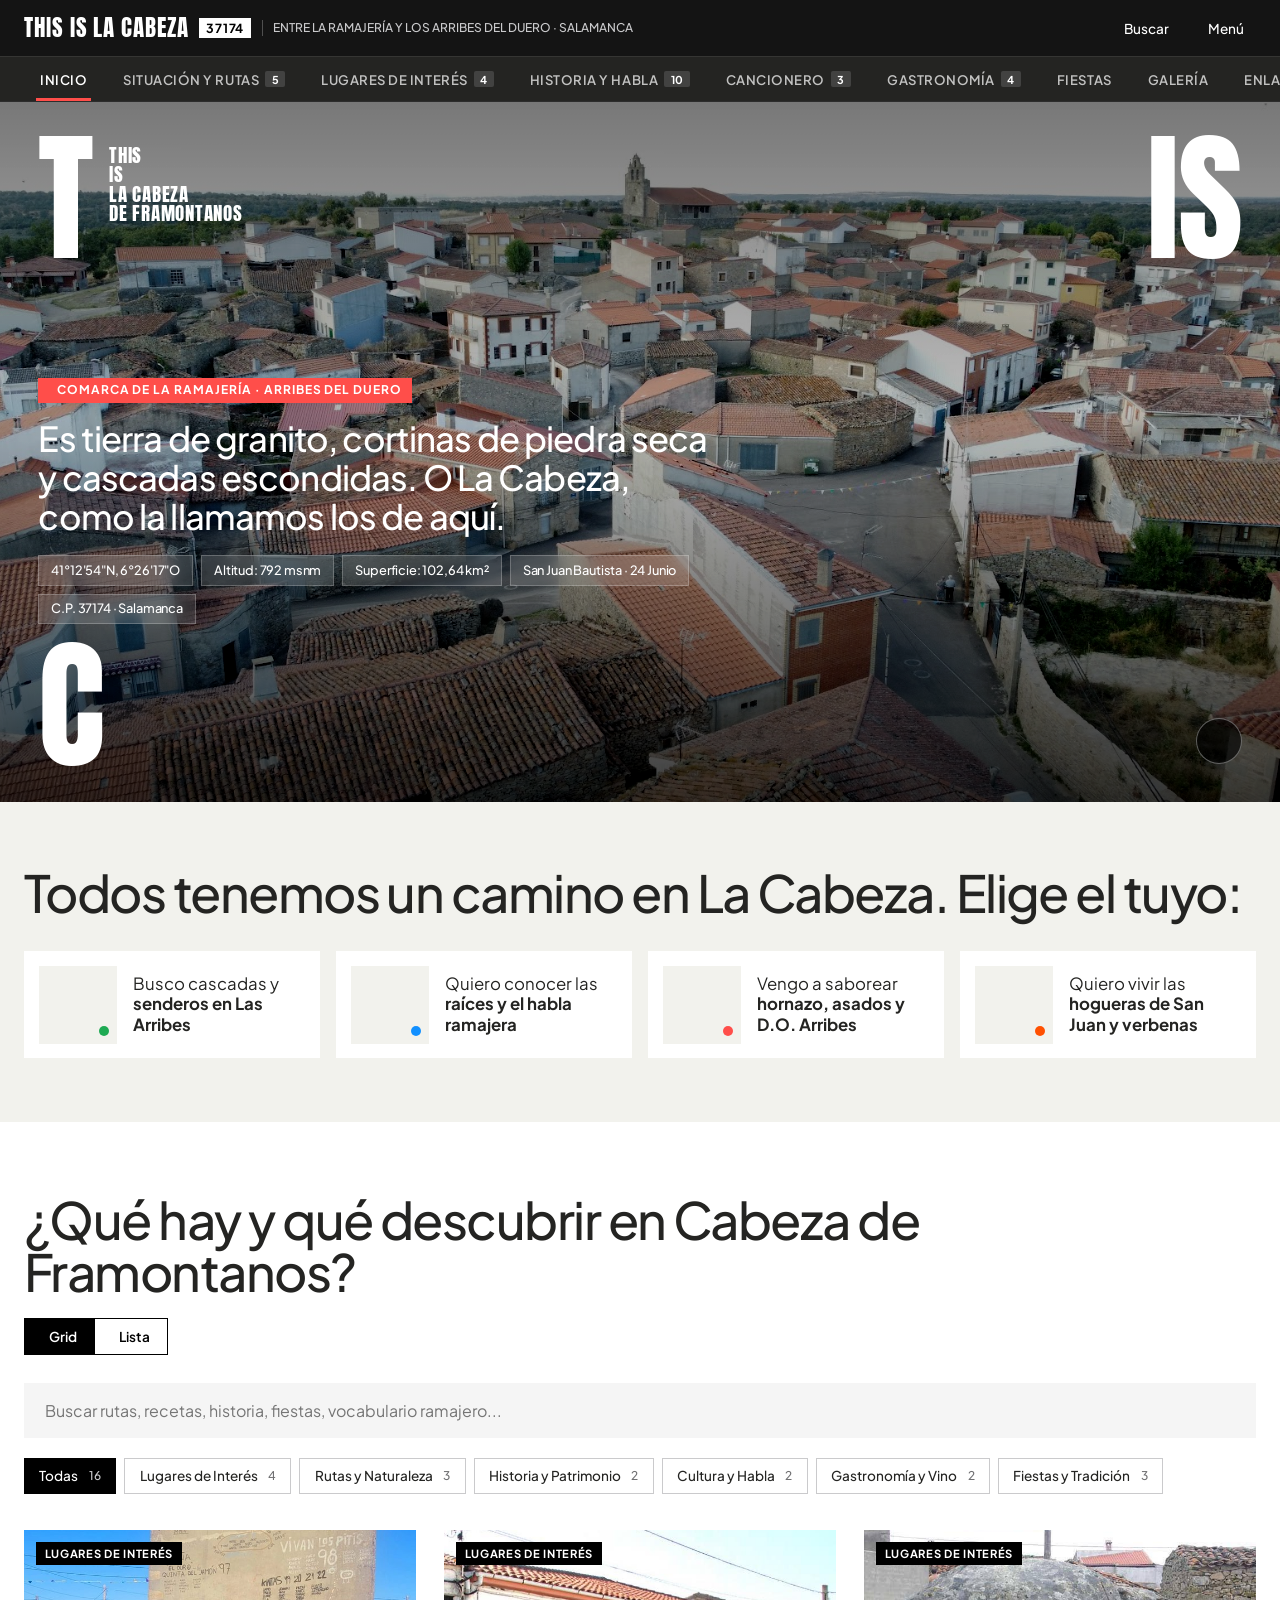
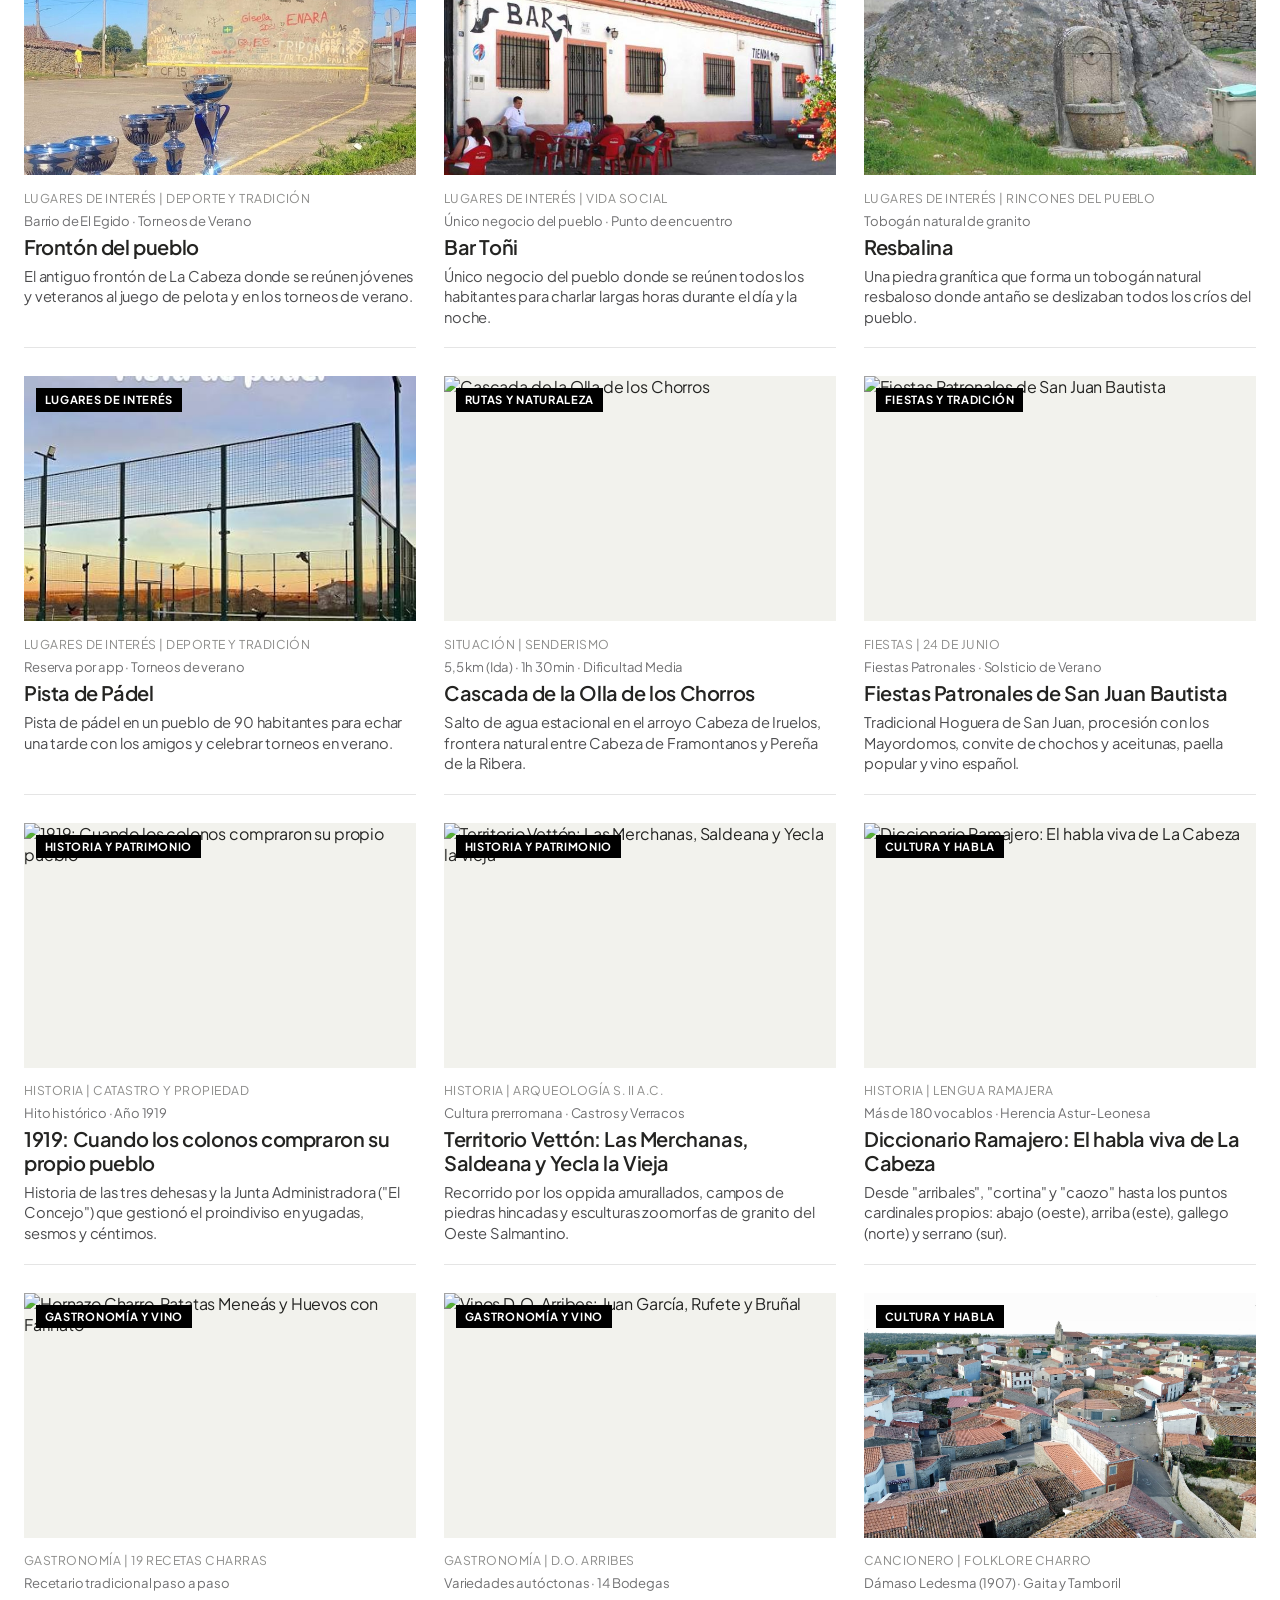
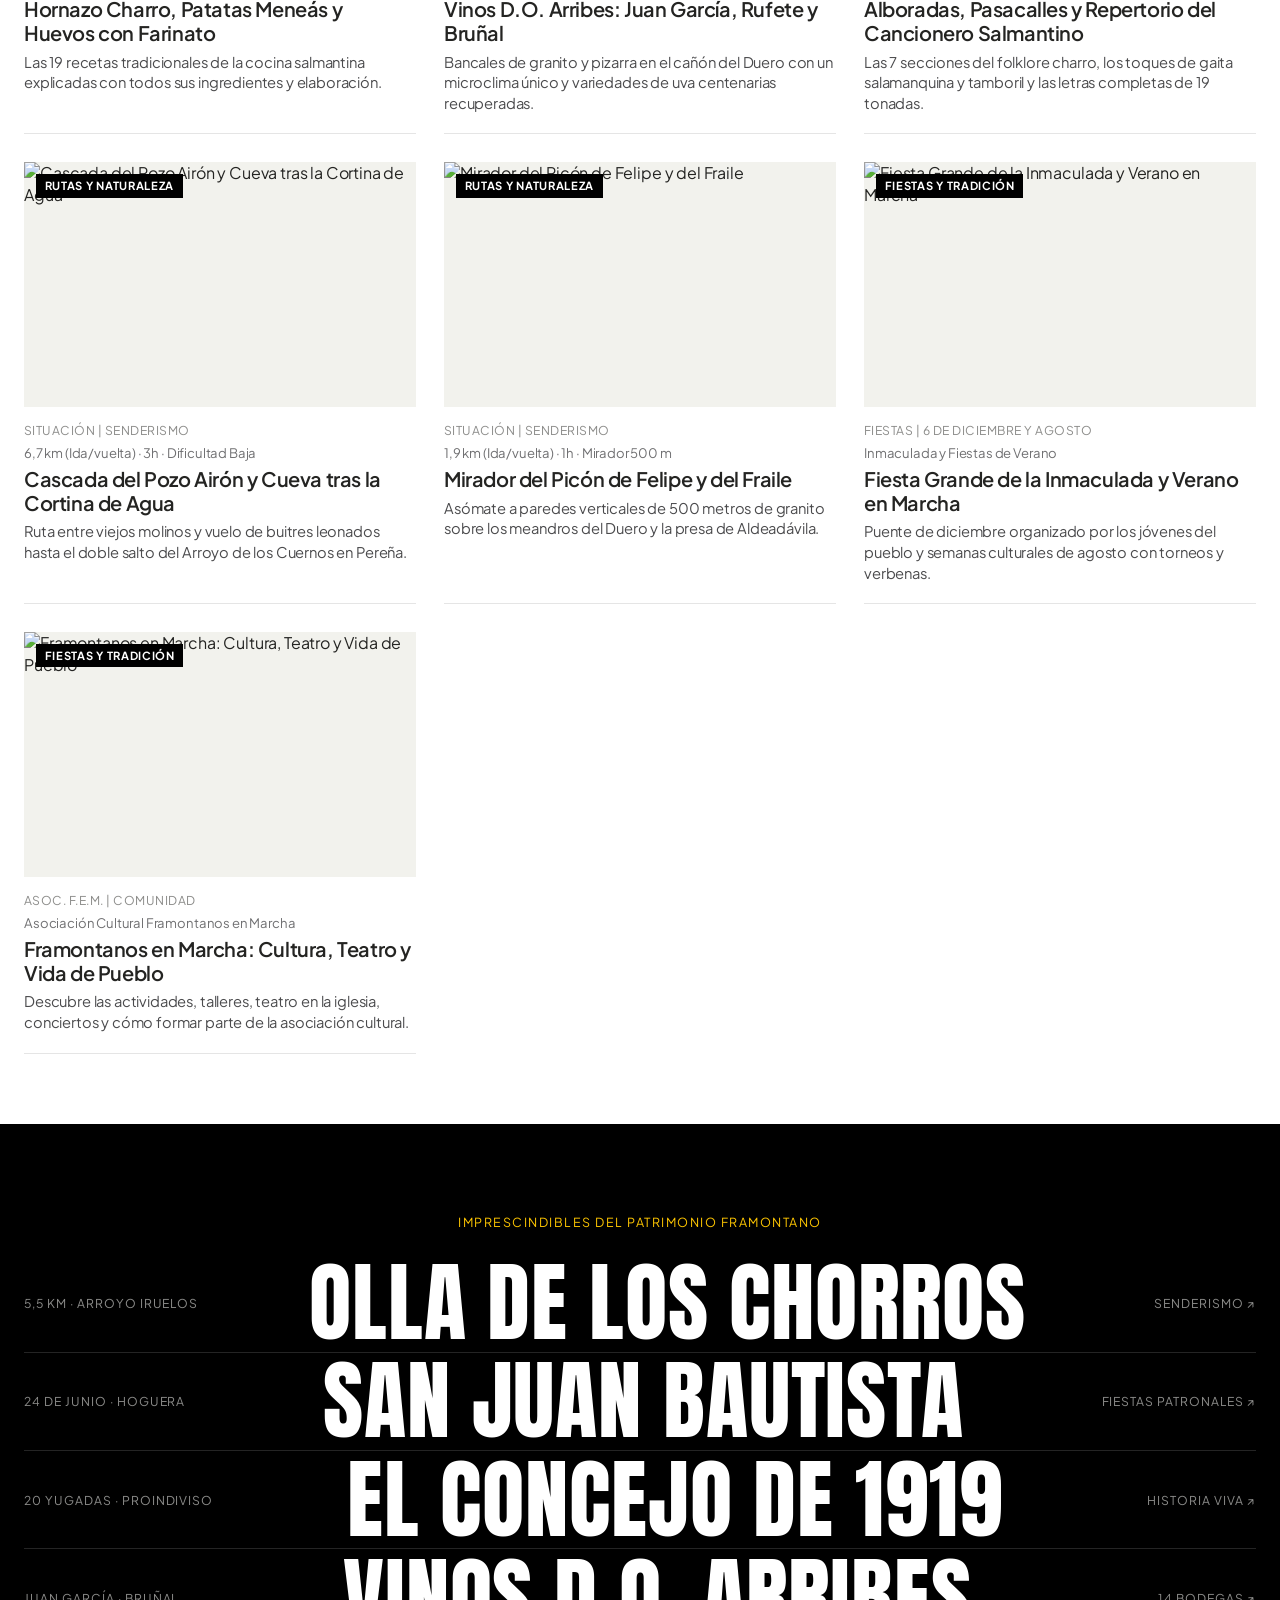
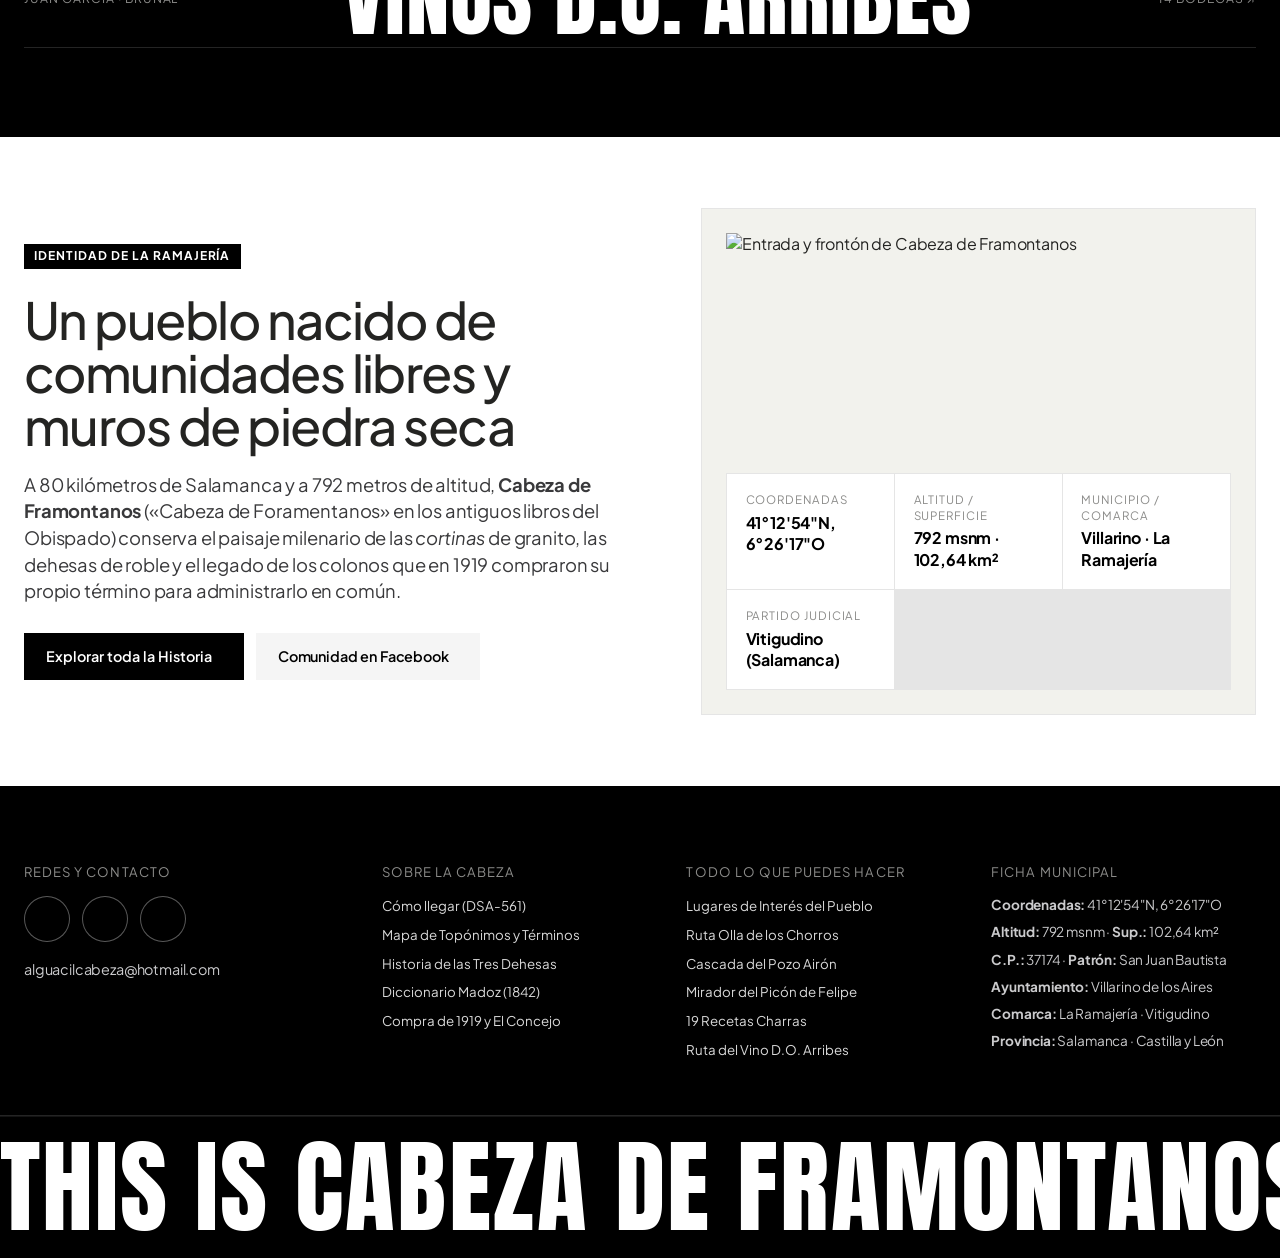
==== CabezaGIT/index.html @ 0a69bc0f "Add files via upload" ====
<!DOCTYPE html>
<html lang="es">
<head>
  <meta charset="UTF-8">
  <meta name="viewport" content="width=device-width, initial-scale=1.0">
  <title>Turismo Cabeza de Framontanos, Guía Oficial | This is La Cabeza</title>
  <meta name="description" content="Guía turística y cultural de Cabeza de Framontanos (Salamanca), entre La Ramajería y el Parque Natural de Arribes del Duero. Situación, rutas, historia, cancionero, gastronomía y fiestas.">

  <!-- Google Fonts: Anton (Swiss Poster Display) & Plus Jakarta Sans (Editorial Grotesque) -->
  <link rel="preconnect" href="https://fonts.googleapis.com">
  <link rel="preconnect" href="https://fonts.gstatic.com" crossorigin>
  <link href="https://fonts.googleapis.com/css2?family=Anton&family=Plus+Jakarta+Sans:ital,wght@0,400;0,500;0,600;0,700;1,400&display=swap" rel="stylesheet">

  <!-- Phosphor Icons (misma librería de iconos usada en This is Barcelona) -->
  <script src="https://unpkg.com/@phosphor-icons/web"></script>

  <link rel="stylesheet" href="styles.css">
</head>
<body>

  <!-- ========================================================================
       HEADER STICKY + BARRA DE 9 PESTAÑAS (ESTILO THIS IS BARCELONA)
       ======================================================================== -->
  <header class="tib-header">
    <div class="tib-header__top">
      <a href="#inicio" class="tib-logo" onclick="switchTab('inicio'); return false;">
        <span>THIS IS LA CABEZA</span>
        <span class="tib-logo__badge">37174</span>
        <span class="tib-logo__sub">Entre la Ramajería y los Arribes del Duero · Salamanca</span>
      </a>

      <div class="tib-header__actions">
        <button class="tib-icon-btn" onclick="switchTab('inicio'); document.getElementById('explorerSearchInput')?.focus();" title="Buscador">
          <i class="ph ph-magnifying-glass"></i>
          <span>Buscar</span>
        </button>
        <button class="tib-icon-btn" onclick="document.getElementById('tibDrawer').classList.add('is-open')" title="Abrir menú completo">
          <i class="ph ph-list"></i>
          <span>Menú</span>
        </button>
      </div>
    </div>

    <!-- Barra de Pestañas con las 9 secciones de la web de Cabeza de Framontanos -->
    <nav class="tib-nav-strip" aria-label="Navegación principal">
      <div class="tib-nav-strip__inner">
        <button class="tib-tab-btn is-active" data-tab="inicio" onclick="switchTab('inicio')">
          <span>Inicio</span>
        </button>
        <button class="tib-tab-btn" data-tab="situacion" onclick="switchTab('situacion')">
          <span>Situación y Rutas</span>
          <span class="tib-tab-btn__count">5</span>
        </button>
        <button class="tib-tab-btn" data-tab="lugares" onclick="switchTab('lugares')">
          <span>Lugares de Interés</span>
          <span class="tib-tab-btn__count">4</span>
        </button>
        <button class="tib-tab-btn" data-tab="historia" onclick="switchTab('historia')">
          <span>Historia y Habla</span>
          <span class="tib-tab-btn__count">10</span>
        </button>
        <button class="tib-tab-btn" data-tab="cancionero" onclick="switchTab('cancionero')">
          <span>Cancionero</span>
          <span class="tib-tab-btn__count">3</span>
        </button>
        <button class="tib-tab-btn" data-tab="gastronomia" onclick="switchTab('gastronomia')">
          <span>Gastronomía</span>
          <span class="tib-tab-btn__count">4</span>
        </button>
        <button class="tib-tab-btn" data-tab="fiestas" onclick="switchTab('fiestas')">
          <span>Fiestas</span>
        </button>
        <button class="tib-tab-btn" data-tab="galeria" onclick="switchTab('galeria')">
          <span>Galería</span>
        </button>
        <button class="tib-tab-btn" data-tab="enlaces" onclick="switchTab('enlaces')">
          <span>Enlaces y Servicios</span>
        </button>
        <button class="tib-tab-btn" data-tab="asociacion" onclick="switchTab('asociacion')">
          <span>Asoc. F.E.M.</span>
        </button>
      </div>
    </nav>
  </header>

  <!-- ========================================================================
       MENÚ DESPLEGABLE PANTALLA COMPLETA (BLURRED OVERLAY THIS IS BARCELONA)
       ======================================================================== -->
  <aside id="tibDrawer" class="tib-drawer" aria-label="Menú completo del sitio">
    <div class="tib-drawer__header">
      <div class="tib-logo">
        <span>THIS IS LA CABEZA</span>
        <span class="tib-logo__badge">SALAMANCA</span>
      </div>
      <button class="tib-icon-btn" onclick="document.getElementById('tibDrawer').classList.remove('is-open')">
        <span>Cerrar</span>
        <i class="ph ph-x" style="font-size: 1.5rem;"></i>
      </button>
    </div>

    <div class="tib-drawer__body">
      <ul class="tib-drawer__primary-list">
        <li><button class="tib-drawer__primary-link" onclick="switchTab('inicio')">Inicio <i class="ph ph-arrow-right"></i></button></li>
        <li><button class="tib-drawer__primary-link" onclick="switchTab('situacion')">Situación y Rutas <i class="ph ph-arrow-right"></i></button></li>
        <li><button class="tib-drawer__primary-link" onclick="switchTab('lugares')">Lugares de Interés <i class="ph ph-arrow-right"></i></button></li>
        <li><button class="tib-drawer__primary-link" onclick="switchTab('historia')">Historia y Lengua <i class="ph ph-arrow-right"></i></button></li>
        <li><button class="tib-drawer__primary-link" onclick="switchTab('cancionero')">Cancionero Charro <i class="ph ph-arrow-right"></i></button></li>
        <li><button class="tib-drawer__primary-link" onclick="switchTab('gastronomia')">Gastronomía y Vinos <i class="ph ph-arrow-right"></i></button></li>
        <li><button class="tib-drawer__primary-link" onclick="switchTab('fiestas')">Fiestas Patronales <i class="ph ph-arrow-right"></i></button></li>
        <li><button class="tib-drawer__primary-link" onclick="switchTab('galeria')">Galería Fotográfica <i class="ph ph-arrow-right"></i></button></li>
        <li><button class="tib-drawer__primary-link" onclick="switchTab('enlaces')">Enlaces y Consultorio <i class="ph ph-arrow-right"></i></button></li>
        <li><button class="tib-drawer__primary-link" onclick="switchTab('asociacion')">Asoc. Framontanos en Marcha <i class="ph ph-arrow-right"></i></button></li>
      </ul>

      <div class="tib-drawer__subgrid">
        <div>
          <div class="tib-drawer__group-title">Situación y Entorno</div>
          <ul class="tib-drawer__sublist">
            <li><button class="tib-drawer__sublink" onclick="switchTab('situacion', 'sit-general')">Cómo llegar y Calles</button></li>
            <li><button class="tib-drawer__sublink" onclick="switchTab('situacion', 'sit-terminos')">Términos de La Cabeza</button></li>
            <li><button class="tib-drawer__sublink" onclick="switchTab('situacion', 'sit-oeste')">Oeste Salmantino y Fauna</button></li>
            <li><button class="tib-drawer__sublink" onclick="switchTab('situacion', 'sit-ramajeria')">Comarca de La Ramajería</button></li>
            <li><button class="tib-drawer__sublink" onclick="switchTab('situacion', 'sit-rutas')">Rutas: Olla de los Chorros</button></li>
          </ul>
        </div>
        <div>
          <div class="tib-drawer__group-title">Historia y Documentos</div>
          <ul class="tib-drawer__sublist">
            <li><button class="tib-drawer__sublink" onclick="switchTab('historia', 'his-intro')">Las Tres Dehesas (s. XVIII-XX)</button></li>
            <li><button class="tib-drawer__sublink" onclick="switchTab('historia', 'his-vettones')">Los Vettones (s. II a.C.)</button></li>
            <li><button class="tib-drawer__sublink" onclick="switchTab('historia', 'his-madoz')">Diccionario Madoz (1842)</button></li>
            <li><button class="tib-drawer__sublink" onclick="switchTab('historia', 'his-cis')">Estudio CIS (Devillard, 1993)</button></li>
            <li><button class="tib-drawer__sublink" onclick="switchTab('historia', 'his-catastro')">Catastro y Compra de 1919</button></li>
            <li><button class="tib-drawer__sublink" onclick="switchTab('historia', 'his-foramontanos')">Los Foramontanos y Anexión 1975</button></li>
            <li><button class="tib-drawer__sublink" onclick="switchTab('historia', 'his-gudina')">Cuentos de la Gudina (1977)</button></li>
            <li><button class="tib-drawer__sublink" onclick="switchTab('historia', 'his-lengua')">Lengua Ramajera y Leonés</button></li>
            <li><button class="tib-drawer__sublink" onclick="switchTab('historia', 'his-diccionario')">Diccionario Ramajero (A-Z)</button></li>
          </ul>
        </div>
        <div>
          <div class="tib-drawer__group-title">Cultura y Sabor</div>
          <ul class="tib-drawer__sublist">
            <li><button class="tib-drawer__sublink" onclick="switchTab('cancionero', 'can-intro')">Dámaso Ledesma y 7 Secciones</button></li>
            <li><button class="tib-drawer__sublink" onclick="switchTab('cancionero', 'can-alboradas')">Alboradas y Pasacalles</button></li>
            <li><button class="tib-drawer__sublink" onclick="switchTab('cancionero', 'can-repertorio')">Repertorio de Canciones</button></li>
            <li><button class="tib-drawer__sublink" onclick="switchTab('gastronomia', 'gas-recetas')">19 Recetas Charras</button></li>
            <li><button class="tib-drawer__sublink" onclick="switchTab('gastronomia', 'gas-hierbas')">14 Hierbas y Especias</button></li>
            <li><button class="tib-drawer__sublink" onclick="switchTab('gastronomia', 'gas-vinos')">Vinos D.O. Arribes (14 Bodegas)</button></li>
          </ul>
        </div>
      </div>
    </div>
  </aside>

  <main>

    <!-- ======================================================================
         PESTAÑA 1: INICIO
         ====================================================================== -->
    <section id="tab-inicio" class="tib-tab-panel is-active">

      <!-- 1.1. HERO SWISS-POSTER (T / IS / C) -->
      <div id="tibHero" class="tib-hero">
        <div class="tib-hero__bg"></div>

        <div class="tib-hero__top-row">
          <div class="tib-hero__corner-group">
            <span class="tib-hero__giant-letter">T</span>
            <div class="tib-hero__wordmark-stack">
              THIS<br>IS<br>LA CABEZA<br>DE FRAMONTANOS
            </div>
          </div>
          <span class="tib-hero__giant-letter">IS</span>
        </div>

        <div class="tib-hero__bottom-row">
          <div style="display: flex; flex-direction: column; gap: 1.5rem;">
            <div class="tib-hero__editorial-copy">
              <span class="tib-hero__kicker"><i class="ph-fill ph-compass"></i> Comarca de La Ramajería · Arribes del Duero</span>
              <h1 class="tib-hero__tagline">
                Es tierra de granito, cortinas de piedra seca y cascadas escondidas. O La Cabeza, como la llamamos los de aquí.
              </h1>
              <div class="tib-hero__meta-pills">
                <span class="tib-hero__meta-pill">41°12'54"N, 6°26'17"O</span>
                <span class="tib-hero__meta-pill">Altitud: 792 msnm</span>
                <span class="tib-hero__meta-pill">Superficie: 102,64 km²</span>
                <span class="tib-hero__meta-pill">San Juan Bautista · 24 Junio</span>
                <span class="tib-hero__meta-pill">C.P. 37174 · Salamanca</span>
              </div>
            </div>
            <span class="tib-hero__giant-letter">C</span>
          </div>

          <div class="tib-hero__controls">
            <button id="heroMotionToggle" class="tib-circle-btn" title="Pausar/Reanudar movimiento">
              <i class="ph ph-pause"></i>
            </button>
          </div>
        </div>
      </div>

      <!-- 1.2. BANDA SELECTORA DE INTERESES (#f2f2ed WARM WHITE) -->
      <div class="tib-interests">
        <div class="tib-container">
          <h2 class="tib-section-heading">Todos tenemos un camino en La Cabeza. Elige el tuyo:</h2>

          <div class="tib-interests__grid" role="tablist" aria-label="Intereses">
            <button class="tib-interest-card" onclick="switchTab('situacion', 'sit-rutas')">
              <div class="tib-interest-card__illus">
                <i class="ph-duotone ph-mountains" style="color: var(--brand-green);"></i>
                <span class="tib-interest-card__dot" style="background: var(--brand-green);"></span>
              </div>
              <div class="tib-interest-card__text">
                Busco cascadas y
                <strong>senderos en Las Arribes</strong>
              </div>
            </button>

            <button class="tib-interest-card" onclick="switchTab('historia', 'his-catastro')">
              <div class="tib-interest-card__illus">
                <i class="ph-duotone ph-scroll" style="color: var(--brand-blue);"></i>
                <span class="tib-interest-card__dot" style="background: var(--brand-blue);"></span>
              </div>
              <div class="tib-interest-card__text">
                Quiero conocer las
                <strong>raíces y el habla ramajera</strong>
              </div>
            </button>

            <button class="tib-interest-card" onclick="switchTab('gastronomia', 'gas-recetas')">
              <div class="tib-interest-card__illus">
                <i class="ph-duotone ph-wine" style="color: var(--brand-red);"></i>
                <span class="tib-interest-card__dot" style="background: var(--brand-red);"></span>
              </div>
              <div class="tib-interest-card__text">
                Vengo a saborear
                <strong>hornazo, asados y D.O. Arribes</strong>
              </div>
            </button>

            <button class="tib-interest-card" onclick="switchTab('fiestas')">
              <div class="tib-interest-card__illus">
                <i class="ph-duotone ph-fire" style="color: var(--brand-orange);"></i>
                <span class="tib-interest-card__dot" style="background: var(--brand-orange);"></span>
              </div>
              <div class="tib-interest-card__text">
                Quiero vivir las
                <strong>hogueras de San Juan y verbenas</strong>
              </div>
            </button>
          </div>
        </div>
      </div>

      <!-- 1.3. EXPLORADOR Y AGENDA DE CONTENIDOS (GRID / LISTA + BUSCADOR + PILLS) -->
      <div class="tib-section">
        <div class="tib-container">
          <div class="tib-explorer__header">
            <h2 class="tib-section-heading">¿Qué hay y qué descubrir en Cabeza de Framontanos?</h2>
            <div class="tib-view-toggle" role="group" aria-label="Cambiar vista">
              <button id="btnViewGrid" class="tib-view-toggle__btn is-active" onclick="setExplorerView('grid')">
                <i class="ph ph-squares-four"></i> Grid
              </button>
              <button id="btnViewList" class="tib-view-toggle__btn" onclick="setExplorerView('list')">
                <i class="ph ph-list-bullets"></i> Lista
              </button>
            </div>
          </div>

          <div class="tib-search-bar">
            <input id="explorerSearchInput" type="search" placeholder="Buscar rutas, recetas, historia, fiestas, vocabulario ramajero...">
            <i class="ph ph-magnifying-glass"></i>
          </div>

          <div id="explorerPills" class="tib-filter-pills"></div>
          <div id="explorerGrid" class="tib-cards-grid"></div>
        </div>
      </div>

      <!-- 1.4. BANNER POSTER CINÉTICO NEGRO (#000) -->
      <div class="tib-kinetic-poster">
        <div class="tib-container">
          <div style="font-size: 0.78rem; text-transform: uppercase; letter-spacing: 0.12em; color: var(--brand-yellow); margin-bottom: 1.5rem;">
            IMPRESCINDIBLES DEL PATRIMONIO FRAMONTANO
          </div>

          <div class="tib-kinetic-poster__item" onclick="switchTab('situacion', 'sit-rutas')">
            <span class="tib-kinetic-poster__side">5,5 KM · ARROYO IRUELOS</span>
            <span class="tib-kinetic-poster__title">OLLA DE LOS CHORROS</span>
            <span class="tib-kinetic-poster__side tib-kinetic-poster__side--right">SENDERISMO ↗</span>
          </div>

          <div class="tib-kinetic-poster__item" onclick="switchTab('fiestas')">
            <span class="tib-kinetic-poster__side">24 DE JUNIO · HOGUERA</span>
            <span class="tib-kinetic-poster__title">SAN JUAN BAUTISTA</span>
            <span class="tib-kinetic-poster__side tib-kinetic-poster__side--right">FIESTAS PATRONALES ↗</span>
          </div>

          <div class="tib-kinetic-poster__item" onclick="switchTab('historia', 'his-catastro')">
            <span class="tib-kinetic-poster__side">20 YUGADAS · PROINDIVISO</span>
            <span class="tib-kinetic-poster__title">EL CONCEJO DE 1919</span>
            <span class="tib-kinetic-poster__side tib-kinetic-poster__side--right">HISTORIA VIVA ↗</span>
          </div>

          <div class="tib-kinetic-poster__item" onclick="switchTab('gastronomia', 'gas-vinos')">
            <span class="tib-kinetic-poster__side">JUAN GARCÍA · BRUÑAL</span>
            <span class="tib-kinetic-poster__title">VINOS D.O. ARRIBES</span>
            <span class="tib-kinetic-poster__side tib-kinetic-poster__side--right">14 BODEGAS ↗</span>
          </div>
        </div>
      </div>

      <!-- 1.5. SECCIÓN EDITORIAL DIVIDIDA ("Una arquitectura de granito y cortinas") -->
      <div class="tib-section">
        <div class="tib-container">
          <div class="tib-editorial-split">
            <div>
              <span class="tib-hero__kicker" style="background: var(--color-black);">Identidad de La Ramajería</span>
              <h2 class="tib-section-heading" style="margin-top: 0.5rem;">Un pueblo nacido de comunidades libres y muros de piedra seca</h2>
              <p class="tib-editorial-split__lead">
                A 80 kilómetros de Salamanca y a 792 metros de altitud, <strong>Cabeza de Framontanos</strong> («Cabeza de Foramentanos» en los antiguos libros del Obispado) conserva el paisaje milenario de las <em>cortinas</em> de granito, las dehesas de roble y el legado de los colonos que en 1919 compraron su propio término para administrarlo en común.
              </p>
              <div style="display: flex; flex-wrap: wrap; gap: 0.75rem;">
                <button class="tib-btn tib-btn--dark" onclick="switchTab('historia')">
                  Explorar toda la Historia <i class="ph ph-arrow-right"></i>
                </button>
                <a class="tib-btn" href="https://www.facebook.com/groups/94136215607" target="_blank" rel="noopener">
                  Comunidad en Facebook <i class="ph ph-arrow-up-right"></i>
                </a>
              </div>
            </div>

            <div style="background: var(--color-warm-white); padding: 1.5rem; border: 1px solid var(--grey-200);">
              <img src="https://static.wixstatic.com/media/d7d904_2e4c6529a662f83242160ff45001969e.jpg/v1/fill/w_980,h_180,al_c,q_80,usm_0.66_1.00_0.01,enc_avif,quality_auto/d7d904_2e4c6529a662f83242160ff45001969e.jpg" alt="Entrada y frontón de Cabeza de Framontanos" style="width: 100%; height: 220px; object-fit: cover; margin-bottom: 1.25rem;">
              <div class="tib-stats-bar" style="margin: 0;">
                <div class="tib-stat-box">
                  <div class="tib-stat-box__label">Coordenadas</div>
                  <div class="tib-stat-box__value" style="font-size: 1rem;">41°12'54"N, 6°26'17"O</div>
                </div>
                <div class="tib-stat-box">
                  <div class="tib-stat-box__label">Altitud / Superficie</div>
                  <div class="tib-stat-box__value" style="font-size: 1rem;">792 msnm · 102,64 km²</div>
                </div>
                <div class="tib-stat-box">
                  <div class="tib-stat-box__label">Municipio / Comarca</div>
                  <div class="tib-stat-box__value" style="font-size: 1rem;">Villarino · La Ramajería</div>
                </div>
                <div class="tib-stat-box">
                  <div class="tib-stat-box__label">Partido Judicial</div>
                  <div class="tib-stat-box__value" style="font-size: 1rem;">Vitigudino (Salamanca)</div>
                </div>
              </div>
            </div>
          </div>
        </div>
      </div>

    </section>

    <!-- ======================================================================
         PESTAÑA 2: SITUACIÓN Y RUTAS (CON SUS 4 SUBPÁGINAS)
         ====================================================================== -->
    <section id="tab-situacion" class="tib-tab-panel">
      <div class="tib-page-banner">
        <div class="tib-container">
          <div class="tib-page-banner__kicker">Pestaña 02 · Geografía, Territorio y Senderismo</div>
          <h1 class="tib-page-banner__title">SITUACIÓN Y RUTAS</h1>
          <p class="tib-page-banner__subtitle">
            Entre la comarca de La Ramajería y el Parque Natural de Arribes del Duero. Cómo llegar, callejero, mapa de topónimos, fauna del Oeste Salmantino y rutas de senderismo.
          </p>
        </div>
      </div>

      <!-- Sub-navegación de Situación -->
      <div class="tib-subnav">
        <div class="tib-subnav__inner">
          <button class="tib-subnav-btn is-active" data-sub="sit-general" onclick="switchSubTab('situacion', 'sit-general')">Cómo llegar y Calles</button>
          <button class="tib-subnav-btn" data-sub="sit-terminos" onclick="switchSubTab('situacion', 'sit-terminos')">2.1. Términos de La Cabeza</button>
          <button class="tib-subnav-btn" data-sub="sit-oeste" onclick="switchSubTab('situacion', 'sit-oeste')">2.2. Oeste Salmantino y Fauna</button>
          <button class="tib-subnav-btn" data-sub="sit-ramajeria" onclick="switchSubTab('situacion', 'sit-ramajeria')">2.3. La Ramajería</button>
          <button class="tib-subnav-btn" data-sub="sit-rutas" onclick="switchSubTab('situacion', 'sit-rutas')">2.4. Rutas de Senderismo (3)</button>
        </div>
      </div>

      <!-- 2.0. Situación General -->
      <div id="sit-general" class="tib-subpanel is-active">
        <div class="tib-container">
          <div class="tib-editorial-split">
            <div class="tib-prose">
              <h2 class="tib-section-heading" style="margin-bottom: 1.25rem;">Entre la «Ramajería» y los «Arribes de Duero»</h2>
              <p>
                <strong>«La Cabeza»</strong> dista unos <strong>80 kilómetros de Salamanca</strong> y pertenece a la comarca de <strong>La Ramajería</strong>, que junto a <strong>Las Arribes del Duero</strong> (declarado Parque Natural en el año 2001), el Campo de Vitigudino, El Abadengo y parte de las Tierras de Ledesma, conforman el <strong>Oeste Salmantino</strong>.
              </p>
              <p>
                El pueblo está situado entre los términos de <strong>Trabanca, Villarino de los Aires, Pereña de la Ribera, La Vídola, La Peña y La Zarza de Don Beltrán</strong>.
              </p>
              <h3>Cómo llegar y accesos al casco urbano</h3>
              <p>
                Se llega siguiendo la carretera local <strong>DSA-561</strong>, que une Trabanca y Pereña de la Ribera. A la entrada aparece el <strong>Frontón del barrio de «El Egido»</strong>; torciendo a la derecha se accede directamente al centro por la calle de <strong>«El Toral»</strong>. Otro acceso histórico entra por la calle <strong>«La Fuente»</strong> (la vieja carretera de Villarino).
              </p>
              <p>
                Desde <strong>1975</strong> es una entidad local / pedanía integrada en el municipio de <strong>Villarino de los Aires</strong>. Sus fiestas patronales se celebran el <strong>24 de junio (San Juan Bautista)</strong>, festejándose también el día de <strong>Nuestra Señora del Rosario el 15 de agosto</strong> y la Fiesta Grande de la Inmaculada el 6 de diciembre.
              </p>
            </div>

            <div>
              <div style="background: var(--color-warm-white); padding: 1.5rem; border: 1px solid var(--grey-200);">
                <img src="https://static.wixstatic.com/media/d7d904_193c40e016ca438c85f27fc86e8d37f5.png/v1/fill/w_202,h_147,al_c,q_85,usm_0.66_1.00_0.01,enc_avif,quality_auto/d7d904_193c40e016ca438c85f27fc86e8d37f5.png" alt="Sello histórico del Ayuntamiento de Cabeza de Framontanos" style="height: 110px; margin: 0 auto 1.25rem;">
                <iframe
                  title="Mapa de Cabeza de Framontanos"
                  src="https://www.openstreetmap.org/export/embed.html?bbox=-6.465%2C41.195%2C-6.410%2C41.235&amp;layer=mapnik&amp;marker=41.215%2C-6.438"
                  style="width: 100%; height: 320px; border: 1px solid var(--grey-300);">
                </iframe>
                <p style="font-size: 0.82rem; color: var(--grey-600); margin-top: 0.65rem;">
                  Ubicación: 41°12'54"N, 6°26'17"O · Carretera DSA-561 (Trabanca – Pereña de la Ribera).
                </p>
              </div>
            </div>
          </div>
        </div>
      </div>

      <!-- 2.1. Términos de La Cabeza -->
      <div id="sit-terminos" class="tib-subpanel">
        <div class="tib-container">
          <h2 class="tib-section-heading" style="margin-bottom: 1rem;">Topónimos — Términos de «La Cabeza»</h2>
          <p class="tib-prose" style="max-width: 820px; margin-bottom: 1.75rem;">
            Mapa parcelario y toponímico tradicional de los parajes, valles, cortinas y berrocales del término de Cabeza de Framontanos (Las Llaneras, Los Berrocalitos, Peña del Pozo, Mata del Moriano, Cabeza de Iruelos, El Egido, etc.).
          </p>
          <div style="background: var(--color-warm-white); padding: 1.5rem; border: 1px solid var(--grey-200); text-align: center;">
            <img src="https://static.wixstatic.com/media/d7d904_81f4b34372c14ab995c839dffa814655.jpg/v1/fill/w_941,h_896,al_c,q_85,usm_0.66_1.00_0.01,enc_avif,quality_auto/d7d904_81f4b34372c14ab995c839dffa814655.jpg" alt="Mapa de Topónimos y Términos de La Cabeza" style="margin: 0 auto; max-height: 820px;">
          </div>
        </div>
      </div>

      <!-- 2.2. Oeste Salmantino -->
      <div id="sit-oeste" class="tib-subpanel">
        <div class="tib-container tib-prose">
          <h2 class="tib-section-heading" style="margin-bottom: 1.25rem;">El Oeste Salmantino: Geología, Clima y Fauna</h2>
          <p>
            El <strong>Oeste Salmantino</strong> agrupa cinco comarcas históricas: <strong>La Ramajería, Tierra de Vitigudino, Las Arribes, El Abadengo y parte de la Tierra de Ledesma</strong>. Comprende <strong>55 municipios y 2.328 km²</strong> (el 19 % de la provincia de Salamanca), delimitados al norte y oeste por los profundos cañones de los ríos Tormes y Duero en la frontera con Portugal («la Raya Húmeda»).
          </p>
          <div class="tib-stats-bar">
            <div class="tib-stat-box"><div class="tib-stat-box__label">Comarcas</div><div class="tib-stat-box__value">5 Históricas</div></div>
            <div class="tib-stat-box"><div class="tib-stat-box__label">Municipios</div><div class="tib-stat-box__value">55 Pueblos</div></div>
            <div class="tib-stat-box"><div class="tib-stat-box__label">Extensión</div><div class="tib-stat-box__value">2.328 km²</div></div>
            <div class="tib-stat-box"><div class="tib-stat-box__label">Relieve</div><div class="tib-stat-box__value">Penillanura y Cañón</div></div>
          </div>

          <h3>Geología: Penillanura, Cachones y Caozos</h3>
          <p>
            El territorio presenta un contraste espectacular entre la <strong>penillanura granítica</strong> (700–800 m de altitud, poblada de berrocales, encinas y robles rebollos) y los <strong>profundos cañones fluviales de Las Arribes</strong>, donde los arroyos salvan desniveles de cientos de metros formando cascadas llamadas <em>cachones</em> y pozas labradas en la roca viva llamadas <em>caozos</em>.
          </p>

          <h3>Biodiversidad y Fauna del Entorno</h3>
          <div class="tib-dict-grid" style="margin-top: 1rem;">
            <div class="tib-dict-item" style="border-left-color: var(--brand-red);">
              <div class="tib-dict-item__term">Aves Rapaces y Rupícolas</div>
              <div class="tib-dict-item__def">Cigüeña negra, buitre leonado, buitre negro, alimoche (llamado localmente <em>«blanquillo»</em>), águila real, águila perdicera, halcón peregrino, águila calzada, águila culebrera y búho real.</div>
            </div>
            <div class="tib-dict-item" style="border-left-color: var(--brand-orange);">
              <div class="tib-dict-item__term">Mamíferos</div>
              <div class="tib-dict-item__def">Zorro, jabalí, garduña, gato montés, jineta, nutria en las riberas y presencia histórica y esporádica del lobo ibérico.</div>
            </div>
            <div class="tib-dict-item" style="border-left-color: var(--brand-teal);">
              <div class="tib-dict-item__term">Peces, Anfibios y Reptiles</div>
              <div class="tib-dict-item__def">Barbo, carpa, boga, bermejuela y colmilleja en los cursos de agua; tritón jaspeado e ibérico, sapo corredor, sapillo pintojo, eslizón, culebra de herradura, lagarto verdinegro y lagartija colirroja.</div>
            </div>
          </div>
        </div>
      </div>

      <!-- 2.3. La Ramajería -->
      <div id="sit-ramajeria" class="tib-subpanel">
        <div class="tib-container tib-prose">
          <h2 class="tib-section-heading" style="margin-bottom: 1.25rem;">Comarca de La Ramajería</h2>
          <p>
            Con una superficie de <strong>484,16 km²</strong>, La Ramajería limita con La Ribera (Las Arribes), la Tierra de Ledesma, la Tierra de Vitigudino y El Abadengo. Según el estudio clásico de <strong>Antonio Llorente Maldonado</strong> (<em>Las comarcas históricas y actuales de la provincia de Salamanca</em>, 1976), la integran <strong>17 municipios</strong> más las pedanías históricas de <strong>Cabeza de Framontanos</strong> y <strong>La Zarza de Don Beltrán</strong> (hoy en el municipio de Villarino de los Aires):
          </p>
          <div class="tib-doc-quote">
            <strong>Pueblos de La Ramajería:</strong> Ahigal de Villarino, Barceo, Barruecopardo, Cabeza del Caballo, Cerezal de Peñahorcada, El Milano, Encinasola de los Comendadores, Guadramiro, La Peña, La Vídola, La Zarza de Pumareda, Sanchón de la Ribera, Valderrodrigo, Valsalabroso, Villar de Samaniego y Villasbuenas, junto a Cabeza de Framontanos y La Zarza de Don Beltrán.
          </div>
          <h3>Arquitectura tradicional de granito y paisaje de «Cortinas»</h3>
          <p>
            La seña de identidad visual de La Ramajería son sus <strong>casonas de sillería y mampostería de granito</strong> con rejería artesanal de hierro forjado, y el entramado de <strong>«cortinas»</strong>: parcelas cercadas por muros de piedra seca levantados sin argamasa que rodean los núcleos urbanos, protegen los cultivos y sirven de refugio a una riquísima flora y fauna.
          </p>
        </div>
      </div>

      <!-- 2.4. Rutas de Senderismo -->
      <div id="sit-rutas" class="tib-subpanel">
        <div class="tib-container">
          <h2 class="tib-section-heading" style="margin-bottom: 0.75rem;">Rutas de Senderismo desde La Cabeza y Entorno</h2>
          <p class="tib-prose" style="margin-bottom: 2rem;">
            Tres itinerarios detallados con coordenadas, desniveles, tiempos y mapas SIGPAC para descubrir los saltos de agua y miradores graníticos de la zona.
          </p>
          <div id="routesContainer"></div>
        </div>
      </div>
    </section>

    <!-- ======================================================================
         PESTAÑA: LUGARES DE INTERÉS DEL PUEBLO (ESTRUCTURA TIPO GASTRONOMÍA)
         ====================================================================== -->
    <section id="tab-lugares" class="tib-tab-panel">
      <div class="tib-page-banner">
        <div class="tib-container">
          <div class="tib-page-banner__kicker">Rincones Imprescindibles de Cabeza de Framontanos</div>
          <h1 class="tib-page-banner__title">LUGARES DE INTERÉS</h1>
          <p class="tib-page-banner__subtitle">
            Los espacios que dan vida al pueblo: del antiguo Frontón y el Bar Toñi hasta la Resbalina y la Pista de Pádel. Haz clic en cada lugar para ver toda la información.
          </p>
        </div>
      </div>

      <div class="tib-section">
        <div class="tib-container">
          <h2 class="tib-section-heading" style="margin-bottom: 0.65rem;">Explora los rincones de La Cabeza</h2>
          <p class="tib-prose" style="margin-bottom: 1.5rem;">
            Filtra por categoría o haz clic en cualquier tarjeta para ampliar la historia, los detalles y cómo disfrutar de cada lugar:
          </p>
          <div id="lugaresPills" class="tib-filter-pills"></div>
          <div id="lugaresGrid" class="tib-cards-grid"></div>
        </div>
      </div>
    </section>

    <!-- ======================================================================
         PESTAÑA 3: HISTORIA Y LENGUA RAMAJERA (CON SUS 10 SUBSECCIONES)
         ====================================================================== -->
    <section id="tab-historia" class="tib-tab-panel">
      <div class="tib-page-banner">
        <div class="tib-container">
          <div class="tib-page-banner__kicker">Pestaña 03 · Memoria, Arqueología y Lengua</div>
          <h1 class="tib-page-banner__title">HISTORIA Y HABLA RAMAJERA</h1>
          <p class="tib-page-banner__subtitle">
            Desde los castros vettones del siglo II a.C. y la repoblación foramontana hasta el Diccionario de Madoz (1842), la compra de la dehesa por los vecinos en 1919 y el Diccionario Ramajero.
          </p>
        </div>
      </div>

      <!-- Sub-navegación de Historia -->
      <div class="tib-subnav">
        <div class="tib-subnav__inner">
          <button class="tib-subnav-btn is-active" data-sub="his-intro" onclick="switchSubTab('historia', 'his-intro')">Introducción (s. XVIII-XX)</button>
          <button class="tib-subnav-btn" data-sub="his-vettones" onclick="switchSubTab('historia', 'his-vettones')">3.1. Los Vettones (s. II a.C.)</button>
          <button class="tib-subnav-btn" data-sub="his-madoz" onclick="switchSubTab('historia', 'his-madoz')">3.2. Madoz (1842)</button>
          <button class="tib-subnav-btn" data-sub="his-cis" onclick="switchSubTab('historia', 'his-cis')">3.3. Estudio CIS (1993)</button>
          <button class="tib-subnav-btn" data-sub="his-catastro" onclick="switchSubTab('historia', 'his-catastro')">3.4. Catastro y Compra (1919)</button>
          <button class="tib-subnav-btn" data-sub="his-foramontanos" onclick="switchSubTab('historia', 'his-foramontanos')">3.5 y 3.6. Foramontanos y BOE 1975</button>
          <button class="tib-subnav-btn" data-sub="his-gudina" onclick="switchSubTab('historia', 'his-gudina')">3.7. Cuentos de la Gudina</button>
          <button class="tib-subnav-btn" data-sub="his-lengua" onclick="switchSubTab('historia', 'his-lengua')">3.8 y 3.9. Lengua Ramajera y Leonés</button>
          <button class="tib-subnav-btn" data-sub="his-diccionario" onclick="switchSubTab('historia', 'his-diccionario')">3.10. Diccionario Ramajero (A-Z)</button>
        </div>
      </div>

      <!-- 3.0. Introducción Historia -->
      <div id="his-intro" class="tib-subpanel is-active">
        <div class="tib-container">
          <div class="tib-editorial-split">
            <div class="tib-prose">
              <h2 class="tib-section-heading" style="margin-bottom: 1.25rem;">Historia de La Cabeza: De «Cabeza de Foramentanos» a las Tres Dehesas</h2>
              <p>
                La historia de <strong>La Cabeza de Framontanos</strong> y de Trabanca se forjó probablemente a partir de comunidades libres que, al margen de los ejes privilegiados por la política de repoblación y al abrigo de la codicia de los poderosos, se instalaron en los vastos espacios dejados sin roturar, concentrando el hábitat cerca de los manantiales de agua.
              </p>
              <p>
                Tal vez La Cabeza de Framontanos hizo el papel de epicentro (<em>«cabeça»</em>) de una pequeña colonia de migrantes; desde un punto de vista etimológico, su nombre indica que sus habitantes provenían del norte peninsular, de <strong>«más allá de los montes»</strong>. Así figura en el <em>Libro de lugares y aldeas del Obispado de Salamanca</em>: <strong>«Cabeza de Foramentanos»</strong>.
              </p>
              <p>
                El destino de <strong>«las tres dehesas»</strong> (La Cabeza de Framontanos, Trabanca y La Zarza de Don Beltrán) fue paralelo desde comienzos del siglo XVIII hasta principios del siglo XX: formaban parte de patrimonios nobiliarios cuyos titulares residían lejos (especialmente en Andalucía). Finalmente, en <strong>1919 en La Cabeza de Framontanos</strong> (y en 1941 en Trabanca), propiedad y posesión volvieron a coincidir en las mismas manos gracias a la <strong>compra de la dehesa por los propios vecinos arrendatarios</strong>.
              </p>
              <h4>Bibliografía de referencia</h4>
              <ul>
                <li><strong>Pascual Madoz (1842/1846)</strong>: <em>Diccionario Geográfico-Estadístico-Histórico de España</em>.</li>
                <li><strong>Marie José Devillard (1993)</strong>: <em>De lo mío a lo de nadie. Individualismo, colectivismo agrario y vida cotidiana</em> (CIS, Cuaderno 130).</li>
                <li><strong>Manuel Moreno Blanco (1977)</strong>: <em>La Gudina</em> y <em>Cuentos de la Gudina</em>.</li>
                <li><strong>Argimiro Cuadrado (1995)</strong>: <em>El Lenguaje Popular Ramajero: Vocabulario de Palabras y Giros</em>.</li>
                <li><strong>Antonio Llorente Maldonado (1976)</strong>: <em>Las comarcas históricas y actuales de la provincia de Salamanca</em>.</li>
              </ul>
            </div>

            <div style="display: grid; gap: 1.25rem;">
              <div style="background: var(--color-warm-white); padding: 1.25rem; border: 1px solid var(--grey-200);">
                <img src="https://static.wixstatic.com/media/d7d904_6b83eecee8d5178334ffea3935d2fa66.jpg/v1/fill/w_600,h_550,al_c,q_80,usm_0.66_1.00_0.01,enc_avif,quality_auto/d7d904_6b83eecee8d5178334ffea3935d2fa66.jpg" alt="Mapa histórico de la Roda de Villarino y Cabeza de Framontanos" style="width: 100%; max-height: 320px; object-fit: contain;">
                <p style="font-size: 0.8rem; color: var(--grey-600); margin-top: 0.5rem;">Mapa histórico de la Roda (Villarino, Pereña, Trabanca, Cabeza de Framontanos y Zarza de Don Beltrán).</p>
              </div>
              <div style="background: var(--color-warm-white); padding: 1.25rem; border: 1px solid var(--grey-200);">
                <img src="https://static.wixstatic.com/media/d7d904_7cdacee071a24e67a7636d52985c7217.jpg/v1/fill/w_400,h_290,al_c,q_80,usm_0.66_1.00_0.01,enc_avif,quality_auto/d7d904_7cdacee071a24e67a7636d52985c7217.jpg" alt="Documento del 10 de octubre de 1876 con sello de Cabeza de Framontanos" style="width: 100%; max-height: 220px; object-fit: contain;">
                <p style="font-size: 0.8rem; color: var(--grey-600); margin-top: 0.5rem;">Documento oficial fechado el 10 de octubre de 1876 con el sello municipal de Cabeza de Framontanos.</p>
              </div>
            </div>
          </div>
        </div>
      </div>

      <!-- 3.1. Los Vettones -->
      <div id="his-vettones" class="tib-subpanel">
        <div class="tib-container tib-prose">
          <h2 class="tib-section-heading" style="margin-bottom: 1.25rem;">«Los Vettones» (Siglo II a.C.): Cultura, Lengua y Castros</h2>
          <p>
            Síntesis arqueológica basada en las obras de <strong>Diego Salvador Conejo</strong> (<em>Vettones</em>, 2024) y <strong>Jesús R. Álvarez-Sanchís</strong> (<em>Arqueología Vettona</em>, 2008). Los vettones fueron el pueblo prerromano de raíz protocelta y celtibérica que habitó entre los ríos Duero y Tajo, famosos por sus <strong>verracos de granito</strong> y sus poblados fortificados o <strong>castros (oppida)</strong> situados sobre meandros encajados de los ríos.
          </p>
          <div class="tib-dict-grid" style="margin: 1.5rem 0;">
            <div class="tib-dict-item">
              <div class="tib-dict-item__term">5.1. Castro de «El Castillo» (Saldeana)</div>
              <div class="tib-dict-item__def">Situado sobre un espectacular meandro encajado del río Huebra (a 20 min a pie desde Saldeana). Conserva muralla ciclópea, campo de piedras hincadas (<em>meños</em> de más de 1 m de altura) y estelas romanas reutilizadas.</div>
            </div>
            <div class="tib-dict-item">
              <div class="tib-dict-item__term">5.2. Castro de «Las Merchanas» (Lumbrales)</div>
              <div class="tib-dict-item__def">En la DSA-579 (km 4) sobre el río Camaces. Excavado en 1952–55 por Juan Maluquer de Motes. Conserva murallas elipsoidales de 2–3 m de alto y hasta 8 m de espesor, puertas en embudo, verraco de granito, puerta romana y necrópolis tardorromana.</div>
            </div>
            <div class="tib-dict-item">
              <div class="tib-dict-item__term">5.3. Castro de «Yecla la Vieja» (Yecla de Yeltes)</div>
              <div class="tib-dict-item__def">Recinto amurallado de 4,5 hectáreas con 4 puertas principales y poterna hacia el manantial, grabados rupestres de caballos y jinetes en los sillares, campo de piedras hincadas y ocupación continuada hasta la época visigoda y la repoblación de Fernando II en el s. XII.</div>
            </div>
          </div>
        </div>
      </div>

      <!-- 3.2. Diccionario de Pascual Madoz (1842) -->
      <div id="his-madoz" class="tib-subpanel">
        <div class="tib-container">
          <div class="tib-editorial-split">
            <div class="tib-prose">
              <h2 class="tib-section-heading" style="margin-bottom: 1rem;">Diccionario Geográfico-Estadístico-Histórico (Pascual Madoz, 1842)</h2>
              <p>Transcripción íntegra de la entrada histórica publicada en el Tomo V (Madrid, 1846, con datos de 1842):</p>
              <div class="tib-doc-quote">
                <p>
                  <strong>«CABEZA DE FRAMONTANOS:</strong> Localidad con ayuntamiento, al que se halla agregado el de Zarza de Don Beltrán. En la provincia y diócesis de Salamanca (13 leguas), partido judicial de Ledesma (7), audiencia territorial y capitanía general de Valladolid (30); Situado a dos leguas de Portugal, con clima suave, combatido por los vientos Norte y Oeste, y más propenso a dolores de costado y tercianas que a otras enfermedades.
                </p>
                <p>
                  Tiene <strong>120 casas</strong>, escuela de primeras letras dotada con 20 fanegas de centeno y concurrida por 40 niños. <strong>Iglesia parroquial (San Juan Bautista)</strong>, servida por un cura de término, sacristán y dos monacillos; una capilla dedicada a <strong>Ntra. Sra. del Rosario</strong>, propia de la hermandad. Una fuente que acostumbra secarse y varias en el término, todas de buenas aguas.
                </p>
                <p>
                  Confina el término con los de Trabanca, Pereña, Zarza de Don Beltrán y Almendra. El terreno es de inferior calidad: hay algún monte de roble, y lo atraviesa el arroyo llamado Grosin; se cultivan <strong>37 ½ yugadas de tierra</strong>, y todo él pertenece al Sr. marqués de Cardeñosa y conde de Luque. Los caminos se hallan casi intransitables; la correspondencia se trae y se lleva a Vitigudino.
                </p>
                <p style="margin-bottom: 0;">
                  <strong>Produce:</strong> centeno, cebada y patatas; hay cría de ganado lanar, cabrío y cerdoso, y caza de conejos y perdices. <strong>Industria:</strong> la agricultura, ganadería y cuatro molinos harineros en la ribera de Pereña. <strong>Población:</strong> 116 vecinos, <strong>475 almas</strong>. Capital Territorial de Productos: 1.145.300 reales. Imponible: 57.265. Valor de puestos públicos: 2.400.»
                </p>
              </div>
            </div>
            <div style="text-align: center;">
              <img src="https://static.wixstatic.com/media/d7d904_4c4a57b1eed84ac485f040d434b993e2~mv2.jpg/v1/fill/w_231,h_318,al_c,q_80,usm_0.66_1.00_0.01,enc_avif,quality_auto/Pascual%20MADOZ%201869.jpg" alt="Retrato de Pascual Madoz" style="margin: 0 auto 1rem; border: 1px solid var(--grey-300);">
              <p style="font-size: 0.85rem; color: var(--grey-600);">Pascual Madoz Ibáñez (1806–1870), autor del Diccionario Geográfico-Estadístico-Histórico.</p>
            </div>
          </div>
        </div>
      </div>

      <!-- 3.3. Estudio CIS -->
      <div id="his-cis" class="tib-subpanel">
        <div class="tib-container tib-prose">
          <h2 class="tib-section-heading" style="margin-bottom: 1.25rem;">Centro de Investigaciones Sociológicas (CIS): «De lo mío a lo de nadie»</h2>
          <p>
            La antropóloga y socióloga <strong>Marie José Devillard</strong> dedicó el Cuaderno Monográfico nº 130 del CIS (1993), titulado <em>«De lo mío a lo de nadie. Individualismo, colectivismo agrario y vida cotidiana»</em>, al análisis profundo de la organización social, familiar y comunal de <strong>La Cabeza de Framontanos y Trabanca</strong>.
          </p>
          <p>
            El estudio documenta cómo ambos núcleos conservaron hasta finales del siglo XX un régimen ejemplar que combinaba la explotación privada de las tierras labrantías y <em>cortinas</em> con la titularidad colectiva en <strong>proindiviso</strong> de los valles, pastos y montes de roble, articulado mediante cuotas expresadas en <strong>yugadas, sesmos y céntimos</strong>.
          </p>
        </div>
      </div>

      <!-- 3.4. Catastro de la Ensenada y Compra de 1919 -->
      <div id="his-catastro" class="tib-subpanel">
        <div class="tib-container tib-prose">
          <h2 class="tib-section-heading" style="margin-bottom: 1.25rem;">Catastro de la Ensenada, Compra de 1919 y «El Concejo» (1919–1964)</h2>
          <p>
            La evolución de la propiedad de la tierra en Cabeza de Framontanos (dividida históricamente en <strong>20 yugadas</strong>, que unidas a las 17,5 yugadas de Trabanca sumaban las 37,5 yugadas registradas por Madoz) atravesó cinco grandes etapas:
          </p>
          <div class="tib-dict-grid" style="margin: 1.5rem 0;">
            <div class="tib-dict-item">
              <div class="tib-dict-item__term">1. De Señorío a Proindiviso Nobiliario</div>
              <div class="tib-dict-item__def">A comienzos del s. XIX pertenecía a la casa de Don Beltrán; en 1860 pasó en herencia a Dña. Rafaela de Mioño (Marquesa de Cilloruelo), en 1905 en usufructo a D. Ignacio Fernández de Hiniestrosa y en 1909 a D. Mariano Fernández de Hiniestrosa y Mioño de Arteaga, <strong>Duque de Santo Mauro</strong>.</div>
            </div>
            <div class="tib-dict-item" style="border-left-color: var(--brand-red);">
              <div class="tib-dict-item__term">2. Año 1919: Los Colonos Compran el Pueblo</div>
              <div class="tib-dict-item__def">En <strong>1919</strong>, los herederos vendieron la dehesa de Cabeza de Framontanos a sus antiguos arrendatarios (los propios vecinos). Las tierras de labor y cortinas pasaron a propiedad particular y los valles y pastos quedaron en régimen comunal de <strong>proindiviso</strong>.</div>
            </div>
            <div class="tib-dict-item" style="border-left-color: var(--brand-green);">
              <div class="tib-dict-item__term">3. La Junta Administradora («El Concejo», 1919–1964)</div>
              <div class="tib-dict-item__def">Integrada por <strong>6 propietarios elegidos democráticamente cada 3 años</strong>. Administraba los céntimos de cada vecino, el recuento de ganado (<em>retajar</em>), el reparto de suertes de leña, el deslinde de terrenos, la imposición de multas por daños en el valle y la protección de los pastos.</div>
            </div>
          </div>
          <p>
            <a class="tib-btn tib-btn--dark" href="http://pares.mcu.es/Catastro/servlets/ServletController?accion=4&opcionV=3&orden=0&loc=9435&pageNum=1" target="_blank" rel="noopener">
              Consultar expediente original en PARES (Catastro de la Ensenada) <i class="ph ph-arrow-up-right"></i>
            </a>
          </p>
        </div>
      </div>

      <!-- 3.5 y 3.6. Los Foramontanos y Anexión a Villarino (1975) -->
      <div id="his-foramontanos" class="tib-subpanel">
        <div class="tib-container tib-prose">
          <h2 class="tib-section-heading" style="margin-bottom: 1.25rem;">El Fenómeno Foramontano y la Incorporación a Villarino (1974/1975)</h2>
          <h3>3.5. Los Foramontanos (Cuadernos de Campo Nº 10 · Florentino García Pérez)</h3>
          <p>
            El término <strong>«Foramontano» / «Framontano»</strong> procede del latín <em>foras monte</em> («fuera de la montaña» o «más allá de los montes»). Designa a las gentes cántabras, astures y norteñas que a partir de los siglos VIII al X cruzaron la Cordillera Cantábrica mediante el derecho de <em>presura</em> y el régimen de <em>concejo abierto</em> para repoblar la cuenca del Duero.
          </p>

          <h3>3.6. Decreto 3587/1974 de Incorporación de Cabeza de Framontanos a Villarino (BOE Nº 12, 14/01/1975)</h3>
          <div class="tib-doc-quote">
            <p>
              <strong>«DECRETO 3587/1974, de 20 de diciembre</strong>, por el que se aprueba la incorporación del Municipio de Cabeza de Framontanos al de Villarino, de la provincia de Salamanca.
            </p>
            <p>
              El Ayuntamiento de Cabeza de Framontanos adoptó acuerdo con quórum legal de solicitar la incorporación de su Municipio al limítrofe de Villarino, ambos de la provincia de Salamanca, en base a que carece de medios económicos suficientes para prestar los servicios mínimos obligatorios exigidos por la Ley...
            </p>
            <p style="margin-bottom: 0;">
              <strong>Artículo primero.-</strong> Se aprueba la incorporación voluntaria del municipio de Cabeza de Framontanos al limítrofe de Villarino, de la provincia de Salamanca. Dado en Madrid a veinte de diciembre de mil novecientos setenta y cuatro. El Ministro de la Gobernación, <strong>José García Hernández</strong>.»
            </p>
          </div>
        </div>
      </div>

      <!-- 3.7. Cuentos de la Gudina -->
      <div id="his-gudina" class="tib-subpanel">
        <div class="tib-container tib-prose">
          <h2 class="tib-section-heading" style="margin-bottom: 1.25rem;">Cuentos de la Gudina (Manuel Moreno Blanco, 1977): «La Rivera Crecida»</h2>
          <div class="tib-doc-quote">
            <p>
              «Venía el caminante de <strong>Cabeza de Framontanos</strong> y se dirigía a Vitigudino. Llovía torrencialmente. Era víspera de los Santos y caía agua como casi siempre en esta tierra por esas fechas: <em>"la llena de los Santos tiene que venir, ocho días antes u ocho días después"</em>.
            </p>
            <p>
              Pasó por la Zarzita, la Zarza de D. Beltrán, pero allí no había posada. Paisaje de robles y robles. No paró debajo de un roble. Recordó un refrán que venía al caso, como anillo al dedo: <em>"el que se mete debajo de hoja, dos veces se moja"</em>. La cabalgadura era buena para aquellos caminos: una mula fuerte, bien alimentada, noble y andariega...»
            </p>
          </div>
          <p>
            El relato narra la travesía del comerciante de lanas que parte de Cabeza de Framontanos en plena tormenta de Todos los Santos y, al encontrar desbordada la rivera pasado Robledo, debe refugiarse en una posada donde las conversaciones giran en torno a las antiguas creencias sobre las brujas y los caminos de La Ramajería.
          </p>
        </div>
      </div>

      <!-- 3.8 y 3.9. Lengua Ramajera y El Leonés en Salamanca -->
      <div id="his-lengua" class="tib-subpanel">
        <div class="tib-container">
          <div class="tib-editorial-split">
            <div class="tib-prose">
              <h2 class="tib-section-heading" style="margin-bottom: 1.25rem;">Lengua Ramajera y la Huella del Leonés en Salamanca</h2>
              <p>
                Según los estudios de <strong>Argimiro Cuadrado</strong> (<em>El Lenguaje Popular Ramajero</em>, 1995) y del profesor de la Universidad de Salamanca <strong>José Luis Herrero Ingelmo</strong> (<em>El Leonés en Salamanca cien años después, 1906–2006</em>), el habla tradicional de Cabeza de Framontanos, Pereña, Villarino y La Ramajería conserva un valiosísimo sustrato del antiguo <strong>dominio lingüístico astur-leonés</strong> fusionado con el castellano charruno.
              </p>
              <p>
                Rasgos como la conservación de palatalizaciones (<em>llábana, llares</em>), el cierre vocálico final en <em>-u</em> (<em>antrueju, tolleru, zarrapú</em>), sufijos diminutivos y un riquísimo léxico agrario, pastoril y topográfico hacen del habla ramajera un patrimonio inmaterial único.
              </p>
            </div>
            <div style="background: var(--color-warm-white); padding: 1.25rem; border: 1px solid var(--grey-200); text-align: center;">
              <img src="https://static.wixstatic.com/media/d7d904_3ed20fe6a280e6776c242233878c10b9.jpg/v1/fill/w_400,h_320,al_c,q_80,usm_0.66_1.00_0.01,enc_avif,quality_auto/d7d904_3ed20fe6a280e6776c242233878c10b9.jpg" alt="Mapa dialectal del leonés en la provincia de Salamanca" style="margin: 0 auto;">
              <p style="font-size: 0.82rem; color: var(--grey-600); margin-top: 0.65rem;">Distribución de los rasgos dialectales leoneses en las comarcas de Salamanca.</p>
            </div>
          </div>
        </div>
      </div>

      <!-- 3.10. Diccionario Ramajero Interactivo -->
      <div id="his-diccionario" class="tib-subpanel">
        <div class="tib-container">
          <h2 class="tib-section-heading" style="margin-bottom: 0.65rem;">Diccionario Ramajero Interactivo (A–Z)</h2>
          <p class="tib-prose" style="margin-bottom: 1.25rem;">
            Vocabulario tradicional de Cabeza de Framontanos, Trabanca y La Ramajería (incluyendo los puntos cardinales propios: <strong>Abajo</strong> = Oeste, <strong>Arriba</strong> = Este, <strong>Gallego</strong> = Norte, <strong>Serrano</strong> = Sur, y las medidas del proindiviso: <strong>Yugada, Sesmo y Céntimo</strong>).
          </p>

          <div class="tib-search-bar">
            <input id="dictSearchInput" type="search" placeholder="Buscar palabra ramajera o significado (ej. cortina, caozo, yugada, llábana, recencio)...">
            <i class="ph ph-magnifying-glass"></i>
          </div>

          <div id="dictAlphaBar" class="tib-alpha-bar"></div>
          <div id="dictGrid" class="tib-dict-grid"></div>
        </div>
      </div>
    </section>

    <!-- ======================================================================
         PESTAÑA 4: CANCIONERO POPULAR SALMANTINO
         ====================================================================== -->
    <section id="tab-cancionero" class="tib-tab-panel">
      <div class="tib-page-banner">
        <div class="tib-container">
          <div class="tib-page-banner__kicker">Pestaña 04 · Folklore Charro, Gaita y Tamboril</div>
          <h1 class="tib-page-banner__title">CANCIONERO SALMANTINO</h1>
          <p class="tib-page-banner__subtitle">
            El legado musical recopilado por Dámaso Ledesma en 1907, los toques de alborada y pasacalle, la gaita salamanquina de tres agujeros y el repertorio tradicional.
          </p>
        </div>
      </div>

      <div class="tib-subnav">
        <div class="tib-subnav__inner">
          <button class="tib-subnav-btn is-active" data-sub="can-intro" onclick="switchSubTab('cancionero', 'can-intro')">Dámaso Ledesma y las 7 Secciones</button>
          <button class="tib-subnav-btn" data-sub="can-alboradas" onclick="switchSubTab('cancionero', 'can-alboradas')">4.1. Alboradas, Pasacalles y Toques</button>
          <button class="tib-subnav-btn" data-sub="can-repertorio" onclick="switchSubTab('cancionero', 'can-repertorio')">4.2. Repertorio Cancionero (Letras)</button>
        </div>
      </div>

      <!-- 4.0. Introducción Cancionero -->
      <div id="can-intro" class="tib-subpanel is-active">
        <div class="tib-container tib-prose">
          <h2 class="tib-section-heading" style="margin-bottom: 1.25rem;">Dámaso Blas Ledesma Hernández (1866–1928) y el Folklore Charro</h2>
          <p>
            El musicólogo y sacerdote mirobrigense <strong>Dámaso Ledesma</strong> recopiló más de 900 tonadas populares por toda la provincia de Salamanca, obra premiada por la Real Academia de Bellas Artes de San Fernando en 1905 y publicada en 1907 bajo el título <strong><em>Folk-Lore o Cancionero Salmantino</em></strong> (con 404 documentos musicales divididos en 7 secciones).
          </p>
          <div class="tib-dict-grid" style="margin: 1.5rem 0;">
            <div class="tib-dict-item"><div class="tib-dict-item__term">Secciones 1ª a 3ª</div><div class="tib-dict-item__def">Tonadas de 1º, 2º y 3º orden; Charradas, Fandangos, Jotas, Boleras, Rondas, Pasacalles y Cantos de Trabajo Agrícola (Aradas, Muelos, Carro y Siega).</div></div>
            <div class="tib-dict-item"><div class="tib-dict-item__term">Secciones 4ª a 6ª</div><div class="tib-dict-item__def">Epitalamios, Cantos de Boda, Ramos y Presentes, Villancicos, Calvarios, Alboradas y grandes Romances charros.</div></div>
            <div class="tib-dict-item"><div class="tib-dict-item__term">Sección 7ª: Instrumentos</div><div class="tib-dict-item__def">La <strong>Gaita Salamanquina</strong> (flauta de tres agujeros tocada con una sola mano), el <strong>Tamboril</strong> colgado del brazo izquierdo y la <strong>Dulzaina Peñarandina</strong>.</div></div>
          </div>
        </div>
      </div>

      <!-- 4.1. Alboradas y Pasacalles -->
      <div id="can-alboradas" class="tib-subpanel">
        <div class="tib-container tib-prose">
          <h2 class="tib-section-heading" style="margin-bottom: 1.25rem;">Sones Festivos: Alboradas, Pasacalles y Toques Eclesiásticos</h2>
          <div class="tib-dict-grid">
            <div class="tib-dict-item" style="border-left-color: var(--brand-yellow);">
              <div class="tib-dict-item__term">Las Alboradas</div>
              <div class="tib-dict-item__def">Pieza solemne y de inusitada belleza del repertorio tamborilero que suena al romper el alba en los días de fiesta patronal, cuando el amanecer no es sinónimo de trabajo y el tamborilero recorre las calles despertando al vecindario.</div>
            </div>
            <div class="tib-dict-item" style="border-left-color: var(--brand-red);">
              <div class="tib-dict-item__term">Los Pasacalles</div>
              <div class="tib-dict-item__def">Ritmo vivo de marcha que acompaña a los Mayordomos, a las comitivas de boda (como el célebre <em>Pasacalle de bodas de Almendra</em>) y a los festejos taurinos hacia la plaza.</div>
            </div>
            <div class="tib-dict-item" style="border-left-color: var(--brand-purple);">
              <div class="tib-dict-item__term">Procesiones y Ofertorios</div>
              <div class="tib-dict-item__def">Toques ceremoniales dentro y fuera del templo durante la misa mayor, la consagración, la procesión del Santo Patrón San Juan Bautista y los bailes de ofertorio y paleos.</div>
            </div>
          </div>
        </div>
      </div>

      <!-- 4.2. Repertorio Cancionero -->
      <div id="can-repertorio" class="tib-subpanel">
        <div class="tib-container">
          <h2 class="tib-section-heading" style="margin-bottom: 0.75rem;">Repertorio del Cancionero Tradicional (19 Canciones)</h2>
          <p class="tib-prose" style="margin-bottom: 1.75rem;">Haz clic en cualquiera de las 19 tonadas tradicionales para abrir su ficha y leer la letra íntegra:</p>
          <div id="songsGrid" class="tib-cards-grid"></div>
        </div>
      </div>
    </section>

    <!-- ======================================================================
         PESTAÑA 5: GASTRONOMÍA, RECETAS, HIERBAS Y VINOS D.O. ARRIBES
         ====================================================================== -->
    <section id="tab-gastronomia" class="tib-tab-panel">
      <div class="tib-page-banner">
        <div class="tib-container">
          <div class="tib-page-banner__kicker">Pestaña 05 · Cocina Tradicional y Enología</div>
          <h1 class="tib-page-banner__title">GASTRONOMÍA Y D.O. ARRIBES</h1>
          <p class="tib-page-banner__subtitle">
            Lo tradicional, de toda la vida: 19 recetas charras paso a paso, guía de 14 hierbas medicinales y aromáticas del campo y los vinos heroicos de la D.O. Arribes.
          </p>
        </div>
      </div>

      <div class="tib-subnav">
        <div class="tib-subnav__inner">
          <button class="tib-subnav-btn is-active" data-sub="gas-recetas" onclick="switchSubTab('gastronomia', 'gas-recetas')">5.1. Recetario Charro (19 Recetas)</button>
          <button class="tib-subnav-btn" data-sub="gas-despensa" onclick="switchSubTab('gastronomia', 'gas-despensa')">Despensa y Productos D.O.</button>
          <button class="tib-subnav-btn" data-sub="gas-hierbas" onclick="switchSubTab('gastronomia', 'gas-hierbas')">5.2. Hierbas y Especias (14)</button>
          <button class="tib-subnav-btn" data-sub="gas-vinos" onclick="switchSubTab('gastronomia', 'gas-vinos')">5.3. Vinos D.O. Arribes (14 Bodegas)</button>
        </div>
      </div>

      <!-- 5.1. Recetas Charras -->
      <div id="gas-recetas" class="tib-subpanel is-active">
        <div class="tib-container">
          <h2 class="tib-section-heading" style="margin-bottom: 0.65rem;">Recetario Charro: Las 19 Recetas Tradicionales</h2>
          <p class="tib-prose" style="margin-bottom: 1.5rem;">
            Filtra por tipo de plato o haz clic en cualquiera de las 19 recetas para ver los ingredientes completos y la elaboración paso a paso:
          </p>
          <div id="recipePills" class="tib-filter-pills"></div>
          <div id="recipesGrid" class="tib-cards-grid"></div>
        </div>
      </div>

      <!-- 5.0. Despensa Salmantina -->
      <div id="gas-despensa" class="tib-subpanel">
        <div class="tib-container tib-prose">
          <h2 class="tib-section-heading" style="margin-bottom: 1.25rem;">Gastronomía Salmantina — «Lo tradicional, de toda la vida»</h2>
          <p>
            La despensa de Cabeza de Framontanos y de la provincia de Salamanca se apoya en tres Denominaciones de Origen e I.G.P. emblemáticas (<strong>Jamón de Guijuelo, Lenteja de La Armuña y Carne de Morucha</strong>) y dos Marcas de Garantía de primer nivel (<strong>Ternera Charra y Quesos de Arribes</strong>).
          </p>
          <div class="tib-cards-grid" style="margin-top: 1.75rem;">
            <div class="tib-card">
              <div class="tib-card__media"><img src="https://static.wixstatic.com/media/d7d904_c935207e09fb184659aa8327ec50327c.jpg/v1/fill/w_600,h_380,al_c,q_80,usm_0.66_1.00_0.01,enc_avif,quality_auto/d7d904_c935207e09fb184659aa8327ec50327c.jpg" alt="Jamón Ibérico y Embutidos"></div>
              <h3 class="tib-card__title">Ibéricos, Farinato y Matanza</h3>
              <p class="tib-card__desc">Jamón ibérico de bellota, lomo embuchado, chorizo cular, chichas de matanza (probadura) y el inconfundible farinato con huevos fritos.</p>
            </div>
            <div class="tib-card">
              <div class="tib-card__media"><img src="https://static.wixstatic.com/media/d7d904_c43fca4f86da82f880372f384923aa2c.jpg/v1/fill/w_600,h_380,al_c,q_80,usm_0.66_1.00_0.01,enc_avif,quality_auto/d7d904_c43fca4f86da82f880372f384923aa2c.jpg" alt="Queso de Arribes"></div>
              <h3 class="tib-card__title">Quesos de Oveja de Las Arribes</h3>
              <p class="tib-card__desc">Quesos curados y añejos de leche cruda de oveja elaborados en la comarca, de pasta firme y sabor intenso, junto al tradicional queso de almendra.</p>
            </div>
            <div class="tib-card">
              <div class="tib-card__media"><img src="https://static.wixstatic.com/media/d7d904_00f8ae51c2e95d44c2d5501458f70b4c.jpg/v1/fill/w_600,h_380,al_c,q_80,usm_0.66_1.00_0.01,enc_avif,quality_auto/d7d904_00f8ae51c2e95d44c2d5501458f70b4c.jpg" alt="Hornazo Charro"></div>
              <h3 class="tib-card__title">Hornazo, Perronillas y Bollo Maimón</h3>
              <p class="tib-card__desc">Repostería y panadería de horno de leña presente en todas las romerías, bodas y convites patronales de San Juan.</p>
            </div>
          </div>
        </div>
      </div>

      <!-- 5.2. Hierbas y Especias -->
      <div id="gas-hierbas" class="tib-subpanel">
        <div class="tib-container">
          <h2 class="tib-section-heading" style="margin-bottom: 0.75rem;">Guía Botánica: 14 Hierbas Medicinales y Especias</h2>
          <p class="tib-prose" style="margin-bottom: 1.75rem;">
            Plantas silvestres y aromáticas de los valles, cortinas y riberas de Cabeza de Framontanos clasificadas por sus propiedades (Digestivas, Diuréticas, Relajantes, Antiinflamatorias, Expectorantes y Carminativas):
          </p>
          <div id="herbsGrid" class="tib-dict-grid"></div>
        </div>
      </div>

      <!-- 5.3. Vinos D.O. Arribes -->
      <div id="gas-vinos" class="tib-subpanel">
        <div class="tib-container tib-prose">
          <div class="tib-editorial-split">
            <div>
              <span class="tib-hero__kicker" style="background: var(--brand-purple);">Orden AYG/1264/2007</span>
              <h2 class="tib-section-heading" style="margin-bottom: 1rem;">Vinos Denominación de Origen Arribes</h2>
              <p>
                Nacida oficialmente en 2007, la <strong>D.O. Arribes</strong> abarca 45 localidades entre el noroeste de Salamanca (20 municipios, incluyendo Villarino de los Aires, Pereña de la Ribera, Aldeadávila, Masueco y su entorno) y el suroeste de Zamora, con viñedos plantados en bancales sobre el batolito granítico y suelos de pizarra entre los 120 y los 810 metros de altitud.
              </p>
              <h3>Variedades de Uva Autóctonas</h3>
              <ul>
                <li><strong>Tintas principales:</strong> <em>Juan García</em> (emblema de Las Arribes), <em>Rufete</em> y <em>Tempranillo</em> (autorizadas: Mencía y Garnacha).</li>
                <li><strong>Variedades tintas autóctonas recuperadas:</strong> <em>Bruñal</em> y <em>Bastardillo Chico</em>.</li>
                <li><strong>Blancas:</strong> <em>Malvasía</em> (principal), <em>Verdejo</em>, <em>Albillo</em> y la variedad autóctona recuperada <em>Puesta en Cruz</em>.</li>
              </ul>
            </div>
            <div>
              <img src="https://static.wixstatic.com/media/d7d904_b926b72a4da653b5665acf57d5ef6185.jpg/v1/fill/w_600,h_540,al_c,q_80,usm_0.66_1.00_0.01,enc_avif,quality_auto/d7d904_b926b72a4da653b5665acf57d5ef6185.jpg" alt="Uva variedad Juan García D.O. Arribes" style="width: 100%; max-height: 360px; object-fit: cover; border: 1px solid var(--grey-200);">
            </div>
          </div>

          <h3 style="margin-top: 2.5rem;">Las 14 Bodegas Inscritas en la D.O. Arribes</h3>
          <div class="tib-dict-grid">
            <div class="tib-dict-item"><div class="tib-dict-item__term">Bodega Viña Romana</div><div class="tib-dict-item__def">Villarino de los Aires (Salamanca)</div></div>
            <div class="tib-dict-item"><div class="tib-dict-item__term">Bodega Las Gavias / Ribera de Pelazas</div><div class="tib-dict-item__def">Pereña de la Ribera (Salamanca)</div></div>
            <div class="tib-dict-item"><div class="tib-dict-item__term">Coop. San Bartolomé / Arribes del Duero / F. Torollo</div><div class="tib-dict-item__def">Aldeadávila de la Ribera y Corporario (Salamanca)</div></div>
            <div class="tib-dict-item"><div class="tib-dict-item__term">Quinta Las Velas / Dos Ingleses (Little House)</div><div class="tib-dict-item__def">Ahigal de los Aceiteros y La Fregeneda (Salamanca)</div></div>
            <div class="tib-dict-item"><div class="tib-dict-item__term">Virgen de la Bandera / Haciendas de España / Ocellvm Dvrii / AlmaRoja</div><div class="tib-dict-item__def">Fermoselle (Zamora)</div></div>
            <div class="tib-dict-item"><div class="tib-dict-item__term">Bodega La Setera / Bodegas de Crianza (Terrazgo)</div><div class="tib-dict-item__def">Fornillos de Fermoselle (Zamora)</div></div>
          </div>
        </div>
      </div>
    </section>

    <!-- ======================================================================
         PESTAÑA 6: FIESTAS Y EVENTOS
         ====================================================================== -->
    <section id="tab-fiestas" class="tib-tab-panel">
      <div class="tib-page-banner">
        <div class="tib-container">
          <div class="tib-page-banner__kicker">Pestaña 06 · Calendario Festivo Anual</div>
          <h1 class="tib-page-banner__title">FIESTAS Y TRADICIONES</h1>
          <p class="tib-page-banner__subtitle">
            Las tres grandes citas que reúnen a todos los hijos y amigos de Cabeza de Framontanos: San Juan Bautista (24 de junio), las Fiestas de Verano y Ntra. Sra. del Rosario (agosto) y la Fiesta Grande de la Inmaculada (6 de diciembre).
          </p>
        </div>
      </div>

      <div class="tib-section">
        <div class="tib-container">
          <div class="tib-cards-grid">
            <!-- San Juan -->
            <article class="tib-card" style="cursor: default;">
              <div class="tib-card__media" style="aspect-ratio: 4/5;">
                <span class="tib-card__badge" style="background: var(--brand-red);">24 de Junio · Fiestas Patronales</span>
                <img src="https://static.wixstatic.com/media/d7d904_a0dcaa547cd74d22b74e3b6f3dd97f87~mv2.jpg/v1/fill/w_550,h_760,al_c,q_80,enc_avif,quality_auto/d7d904_a0dcaa547cd74d22b74e3b6f3dd97f87~mv2.jpg" alt="Cartel Fiestas de San Juan en Cabeza de Framontanos">
              </div>
              <div class="tib-card__breadcrumb">Solsticio de Verano · Patrón del Pueblo</div>
              <h3 class="tib-card__title">Fiestas Patronales de San Juan Bautista</h3>
              <p class="tib-card__desc">
                Arrancan en la víspera con el <strong>Vino Español</strong> (degustación de chorizo, jamón, hornazo, perronillas, vino y aguardiente) y la <strong>Tradicional Hoguera de San Juan</strong>. El día 24 se celebra la Misa y Procesión acompañada por los <strong>Mayordomos</strong> hasta la plaza, el tradicional <strong>Convite</strong> (chochos y aceitunas), la <strong>Paella Popular</strong>, encierros infantiles y bailes.
              </p>
            </article>

            <!-- Agosto -->
            <article class="tib-card" style="cursor: default;">
              <div class="tib-card__media" style="aspect-ratio: 4/5;">
                <span class="tib-card__badge" style="background: var(--brand-orange);">Mes de Agosto · 15 de Agosto</span>
                <img src="https://static.wixstatic.com/media/d7d904_b093f3da7bc542bfb988c98530a6a33c~mv2.jpg/v1/fill/w_550,h_760,al_c,q_80,enc_avif,quality_auto/d7d904_b093f3da7bc542bfb988c98530a6a33c~mv2.jpg" alt="Cartel Fiestas de Verano Cabeza de Framontanos">
              </div>
              <div class="tib-card__breadcrumb">Ntra. Sra. del Rosario y Semana Cultural</div>
              <h3 class="tib-card__title">Fiestas de Verano en La Cabeza</h3>
              <p class="tib-card__desc">
                Impulsadas por las asociaciones <strong>«Framontanos en Marcha»</strong> y <strong>«San Juan Bautista / 3ª Edad»</strong> junto a la fiesta del 15 de agosto (Ntra. Sra. del Rosario): campeonatos de Frontón, Pádel, Baloncesto y Fútbol, el esperado <strong>Trivial Framontano</strong>, torneos de Mus, Tute y Cinquillo, concurso de Tortilla de Patatas, teatro, yincanas, hinchables, comidas populares y verbenas nocturnas.
              </p>
            </article>

            <!-- Inmaculada -->
            <article class="tib-card" style="cursor: default;">
              <div class="tib-card__media" style="aspect-ratio: 4/5;">
                <span class="tib-card__badge" style="background: var(--brand-blue);">6 de Diciembre · Puente de la Constitución</span>
                <img src="https://static.wixstatic.com/media/d7d904_6369623541944c96b5510c40550843e1~mv2.jpg/v1/fill/w_550,h_760,al_c,q_80,enc_avif,quality_auto/d7d904_6369623541944c96b5510c40550843e1~mv2.jpg" alt="Cartel Fiesta Grande de la Inmaculada">
              </div>
              <div class="tib-card__breadcrumb">Juventud y Hermandad en Invierno</div>
              <h3 class="tib-card__title">Fiesta Grande de la Inmaculada</h3>
              <p class="tib-card__desc">
                Organizada de forma voluntaria por los jóvenes del pueblo durante el puente del 6 de diciembre: gran comida popular de hermandad, corte y degustación de jamón, romería amenizada por el tradicional <em>«Lebrel»</em> y actuaciones musicales por la noche. <strong>¡¡Viva Cabeza de Framontanos!!</strong>
              </p>
            </article>
          </div>
        </div>
      </div>
    </section>

    <!-- ======================================================================
         PESTAÑA 7: GALERÍA FOTOGRÁFICA Y AUDIOVISUAL
         ====================================================================== -->
    <section id="tab-galeria" class="tib-tab-panel">
      <div class="tib-page-banner">
        <div class="tib-container">
          <div class="tib-page-banner__kicker">Archivo Visual y Audiovisual</div>
          <h1 class="tib-page-banner__title">GALERÍA DE VÍDEOS Y FOTOS</h1>
          <p class="tib-page-banner__subtitle">
            Vídeos en alta calidad y estampas de Cabeza de Framontanos, sus parajes naturales, rincones emblemáticos y cartografía histórica.
          </p>
        </div>
      </div>

      <div class="tib-section">
        <div class="tib-container">

          <!-- Vídeos reproducibles de la carpeta vid/ -->
          <h2 class="tib-section-heading" style="margin-bottom: 1.5rem;">Vídeos de Cabeza de Framontanos</h2>
          <div class="tib-video-grid">
            <article class="tib-video-card">
              <video class="tib-video-card__player" controls preload="metadata" poster="img/main.jpg">
                <source src="vid/vid1.mp4" type="video/mp4">
                Tu navegador no soporta la reproducción de vídeo HTML5.
              </video>
              <div class="tib-video-card__body">
                <div class="tib-video-card__kicker">Vídeo 01 · Vista Aérea y Casco Urbano</div>
                <h3 class="tib-video-card__title">Panorámica del pueblo</h3>
                <p class="tib-video-card__desc">Recorrido visual panorámico por Cabeza de Framontanos, sus tejados, calles y el paisaje granítico de La Ramajería.</p>
              </div>
            </article>

            <article class="tib-video-card">
              <video class="tib-video-card__player" controls preload="metadata">
                <source src="vid/vid2.mp4" type="video/mp4">
                Tu navegador no soporta la reproducción de vídeo HTML5.
              </video>
              <div class="tib-video-card__body">
                <div class="tib-video-card__kicker">Vídeo 02 · Naturaleza y Agua</div>
                <h3 class="tib-video-card__title">La Rivera de la Cabeza de Ciruelos</h3>
                <p class="tib-video-card__desc">Imágenes de la rivera y el agua corriendo entre los berrocales y parajes naturales de La Cabeza de Ciruelos.</p>
              </div>
            </article>
          </div>

          <!-- Galería Fotográfica -->
          <h2 class="tib-section-heading" style="margin-bottom: 1.5rem;">Archivo Fotográfico</h2>
          <div class="tib-cards-grid">
            <div class="tib-card" onclick="openModal('<img src=\'img/main.jpg\' style=\'width:100%\'><h3 style=\'margin-top:1rem\'>Panorámica de Cabeza de Framontanos</h3>')">
              <div class="tib-card__media"><img src="img/main.jpg" alt="Panorámica de Cabeza de Framontanos"></div>
              <div class="tib-card__breadcrumb">Casco Urbano | Vista Principal</div>
              <h3 class="tib-card__title">Panorámica de Cabeza de Framontanos</h3>
            </div>

            <div class="tib-card" onclick="openModal('<img src=\'img/Fronton.jpg\' style=\'width:100%\'><h3 style=\'margin-top:1rem\'>Frontón del pueblo</h3>')">
              <div class="tib-card__media"><img src="img/Fronton.jpg" alt="Frontón del pueblo"></div>
              <div class="tib-card__breadcrumb">Barrio de El Egido | Deporte y Tradición</div>
              <h3 class="tib-card__title">Frontón del pueblo</h3>
            </div>

            <div class="tib-card" onclick="openModal('<img src=\'img/Toñibar.jpg\' style=\'width:100%\'><h3 style=\'margin-top:1rem\'>Bar Toñi</h3>')">
              <div class="tib-card__media"><img src="img/Toñibar.jpg" alt="Bar Toñi"></div>
              <div class="tib-card__breadcrumb">Centro del Pueblo | Vida Social</div>
              <h3 class="tib-card__title">Bar Toñi</h3>
            </div>

            <div class="tib-card" onclick="openModal('<img src=\'img/Resbalina.jpg\' style=\'width:100%\'><h3 style=\'margin-top:1rem\'>La Resbalina</h3>')">
              <div class="tib-card__media"><img src="img/Resbalina.jpg" alt="La Resbalina"></div>
              <div class="tib-card__breadcrumb">Rincones del Pueblo | Peña Granítica</div>
              <h3 class="tib-card__title">La Resbalina</h3>
            </div>

            <div class="tib-card" onclick="openModal('<img src=\'img/pistapadel.jpg\' style=\'width:100%\'><h3 style=\'margin-top:1rem\'>Pista de Pádel</h3>')">
              <div class="tib-card__media"><img src="img/pistapadel.jpg" alt="Pista de Pádel"></div>
              <div class="tib-card__breadcrumb">Zona Deportiva | Cabeza de Framontanos</div>
              <h3 class="tib-card__title">Pista de Pádel</h3>
            </div>

            <div class="tib-card" onclick="openModal('<img src=\'' + IMAGES.canonArribes + '\' style=\'width:100%\'><h3 style=\'margin-top:1rem\'>Cañón granítico de los Arribes del Duero</h3>')">
              <div class="tib-card__media"><img src="https://static.wixstatic.com/media/d7d904_7d0e5b8ab973bbd282c9ac0459cf9468.jpg/v1/fill/w_600,h_540,al_c,q_80,usm_0.66_1.00_0.01,enc_avif,quality_auto/d7d904_7d0e5b8ab973bbd282c9ac0459cf9468.jpg" alt="Arribes del Duero"></div>
              <div class="tib-card__breadcrumb">Entorno Natural | Parque Natural</div>
              <h3 class="tib-card__title">Meandros y Cañones de Arribes del Duero</h3>
            </div>

            <div class="tib-card" onclick="openModal('<img src=\'' + IMAGES.videsPerena + '\' style=\'width:100%\'><h3 style=\'margin-top:1rem\'>Viñedos y sendero GR-14 en la comarca</h3>')">
              <div class="tib-card__media"><img src="https://static.wixstatic.com/media/d7d904_a9adcef2a5a2bb5b7711d9942ee39802.jpg/v1/fill/w_600,h_540,al_c,q_80,usm_0.66_1.00_0.01,enc_avif,quality_auto/d7d904_a9adcef2a5a2bb5b7711d9942ee39802.jpg" alt="Viñedos y sendero GR-14"></div>
              <div class="tib-card__breadcrumb">Paisaje Cultural | Senda del Duero</div>
              <h3 class="tib-card__title">Bancales, Cortinas y Viñedos</h3>
            </div>

            <div class="tib-card" onclick="openModal('<img src=\'' + IMAGES.mapaTerminos + '\' style=\'width:100%\'><h3 style=\'margin-top:1rem\'>Mapa de Topónimos y Términos de La Cabeza</h3>')">
              <div class="tib-card__media"><img src="https://static.wixstatic.com/media/d7d904_81f4b34372c14ab995c839dffa814655.jpg/v1/fill/w_941,h_896,al_c,q_85,usm_0.66_1.00_0.01,enc_avif,quality_auto/d7d904_81f4b34372c14ab995c839dffa814655.jpg" alt="Mapa de Términos"></div>
              <div class="tib-card__breadcrumb">Cartografía Local | Toponimia</div>
              <h3 class="tib-card__title">Plano de Términos de «La Cabeza»</h3>
            </div>
          </div>
        </div>
      </div>
    </section>

    <!-- ======================================================================
         PESTAÑA 8: ENLACES DE INTERÉS, AYUNTAMIENTO Y CONSULTORIO MÉDICO
         ====================================================================== -->
    <section id="tab-enlaces" class="tib-tab-panel">
      <div class="tib-page-banner">
        <div class="tib-container">
          <div class="tib-page-banner__kicker">Pestaña 08 · Información Práctica y Directorio</div>
          <h1 class="tib-page-banner__title">ENLACES Y SERVICIOS</h1>
          <p class="tib-page-banner__subtitle">
            Teléfonos y horarios del Consultorio Médico, contactos del Ayuntamiento de Cabeza de Framontanos y de Villarino de los Aires, instituciones y enlaces de toda la comarca.
          </p>
        </div>
      </div>

      <div class="tib-section">
        <div class="tib-container">

          <!-- 8.1. Ayuntamiento y Administración Local -->
          <h2 class="tib-section-heading" style="margin-bottom: 1.5rem;">Administración Local y Contacto Municipal</h2>
          <div class="tib-editorial-split" style="margin-bottom: 3.5rem;">
            <div style="background: var(--color-warm-white); padding: 2rem; border-top: 4px solid var(--color-black);">
              <div class="tib-card__breadcrumb">Pedanía · C.P. 37174</div>
              <h3 style="font-size: 1.6rem; margin: 0.35rem 0 1rem;">Ayuntamiento de Cabeza de Framontanos</h3>
              <ul style="list-style: none; display: flex; flex-direction: column; gap: 0.65rem; font-size: 1rem;">
                <li><i class="ph-bold ph-map-pin"></i> <strong>Dirección:</strong> C/ Plaza, nº 0 · 37174 Cabeza de Framontanos (Salamanca)</li>
                <li><i class="ph-bold ph-phone"></i> <strong>Teléfono Ayuntamiento:</strong> <a href="tel:923577006" style="text-decoration: underline;">923 57 70 06</a></li>
                <li><i class="ph-bold ph-user"></i> <strong>Concejal (Juan Miguel):</strong> <a href="tel:620844177" style="text-decoration: underline;">620 844 177</a></li>
                <li><i class="ph-bold ph-envelope"></i> <strong>Correo electrónico:</strong> <a href="mailto:alguacilcabeza@hotmail.com" style="text-decoration: underline;">alguacilcabeza@hotmail.com</a></li>
              </ul>
            </div>

            <div style="background: var(--color-warm-white); padding: 2rem; border-top: 4px solid var(--brand-red);">
              <div class="tib-card__breadcrumb">Municipio Matriz · C.P. 37160</div>
              <h3 style="font-size: 1.6rem; margin: 0.35rem 0 1rem;">Ayuntamiento de Villarino de los Aires</h3>
              <ul style="list-style: none; display: flex; flex-direction: column; gap: 0.65rem; font-size: 1rem;">
                <li><i class="ph-bold ph-map-pin"></i> <strong>Dirección:</strong> C/ Plaza Mayor, nº 1 · 37160 Villarino de los Aires</li>
                <li><i class="ph-bold ph-phone"></i> <strong>Teléfono Centralita:</strong> <a href="tel:923573001">923 573 001</a> · <strong>Fax:</strong> 923 573 094</li>
                <li><i class="ph-bold ph-users"></i> <strong>Servicios Sociales:</strong> 923 570 881 · <strong>Residencia Mayores:</strong> 923 142 033</li>
                <li><i class="ph-bold ph-scales"></i> <strong>Juez de Paz:</strong> 923 573 126 · <strong>Email:</strong> <a href="mailto:ayuntamiento@villarinodelosaires.es" style="text-decoration: underline;">ayuntamiento@villarinodelosaires.es</a></li>
              </ul>
            </div>
          </div>

          <!-- 8.2. Consultorio Médico y Urgencias -->
          <h2 class="tib-section-heading" style="margin-bottom: 1.5rem;">Consulta Médica, Horarios y Urgencias</h2>
          <div class="tib-dict-grid" style="margin-bottom: 3.5rem;">
            <div class="tib-dict-item" style="border-left-color: var(--brand-green);">
              <div class="tib-dict-item__term">C.S. Cabeza de Framontanos</div>
              <div class="tib-dict-item__def">
                <strong>Dirección:</strong> C/ Pereña, nº 10<br>
                <strong>Teléfono:</strong> 923 57 70 90<br>
                <strong>Horario de Consulta:</strong> Miércoles desde las 11:00 h.
              </div>
            </div>
            <div class="tib-dict-item" style="border-left-color: var(--brand-teal);">
              <div class="tib-dict-item__term">C.S. Trabanca y C.S. Almendra</div>
              <div class="tib-dict-item__def">
                <strong>Trabanca:</strong> C/ Ronda del Mercado, 22 (Tel. 923 08 99 16) · Lunes y Martes 10:00–11:30 h; Jueves consulta programada.<br>
                <strong>Almendra:</strong> C/ Egido, 20 (Tel. 923 14 14 14) · Martes 12:15–13:30 h; Viernes 10:30 h.
              </div>
            </div>
            <div class="tib-dict-item" style="border-left-color: var(--brand-red);">
              <div class="tib-dict-item__term">Urgencias y Hospital</div>
              <div class="tib-dict-item__def">
                <strong>Urgencias Villarino:</strong> C/ España, 6 · Tel. <strong>923 57 32 47</strong> / 636 726 418<br>
                <strong>Urgencias Vitigudino:</strong> Tel. <strong>923 50 11 51</strong><br>
                <strong>Hospital Univ. de Salamanca:</strong> Paseo de la Transición Española, 6 · Centralita 923 29 11 00 / Citaciones 923 29 12 01.
              </div>
            </div>
          </div>

          <!-- 8.3. Directorio de Enlaces -->
          <h2 class="tib-section-heading" style="margin-bottom: 1.5rem;">Directorio de Instituciones, Turismo y Comarca</h2>
          <div class="tib-dict-grid">
            <div class="tib-dict-item">
              <div class="tib-dict-item__term">Instituciones y Cartografía</div>
              <div class="tib-dict-item__def">
                <ul style="padding-left: 1rem; margin-top: 0.4rem;">
                  <li><a href="https://www.villarinodelosaires.org" target="_blank" rel="noopener" style="text-decoration: underline;">Ayuntamiento de Villarino de los Aires</a></li>
                  <li><a href="https://www.lasalina.es" target="_blank" rel="noopener" style="text-decoration: underline;">Diputación de Salamanca</a></li>
                  <li><a href="https://www.jcyl.es" target="_blank" rel="noopener" style="text-decoration: underline;">Junta de Castilla y León</a></li>
                  <li><a href="https://www.sedecatastro.gob.es" target="_blank" rel="noopener" style="text-decoration: underline;">Sede Electrónica del Catastro</a> y <a href="https://sigpac.mapama.gob.es/fega/visor/" target="_blank" rel="noopener" style="text-decoration: underline;">Visor SIGPAC</a></li>
                </ul>
              </div>
            </div>

            <div class="tib-dict-item">
              <div class="tib-dict-item__term">Cultura, Prensa y Turismo en Arribes</div>
              <div class="tib-dict-item__def">
                <ul style="padding-left: 1rem; margin-top: 0.4rem;">
                  <li><a href="https://salamancartvaldia.es/comarcas/las-arribes" target="_blank" rel="noopener" style="text-decoration: underline;">Las Arribes al Día (Noticias de la Comarca)</a></li>
                  <li><a href="http://laramajeria.blogspot.com" target="_blank" rel="noopener" style="text-decoration: underline;">Asociación Cultural de La Ramajería</a></li>
                  <li><a href="https://www.institutodelasidentidades.es" target="_blank" rel="noopener" style="text-decoration: underline;">IDES · Instituto de las Identidades de Salamanca</a></li>
                  <li>ADEZOS (Asociación para el Desarrollo de la Zona Oeste de Salamanca)</li>
                </ul>
              </div>
            </div>

            <div class="tib-dict-item">
              <div class="tib-dict-item__term">Municipios Vecinos de Arribes y Ramajería</div>
              <div class="tib-dict-item__def">
                Trabanca · Pereña de la Ribera · Villarino de los Aires · Almendra · La Vídola · La Peña · Cabeza del Caballo · Barruecopardo · Aldeadávila de la Ribera · Masueco · Fermoselle · Monleras · Vitigudino · Ledesma.
              </div>
            </div>
          </div>

        </div>
      </div>
    </section>

    <!-- ======================================================================
         PESTAÑA 9: ASOCIACIÓN CULTURAL FRAMONTANOS EN MARCHA (ASOC. F.E.M.)
         ====================================================================== -->
    <section id="tab-asociacion" class="tib-tab-panel">
      <div class="tib-page-banner">
        <div class="tib-container">
          <div class="tib-page-banner__kicker">Pestaña 09 · Participación Ciudadana y Cultura</div>
          <h1 class="tib-page-banner__title">ASOC. FRAMONTANOS EN MARCHA</h1>
          <p class="tib-page-banner__subtitle">
            La Asociación Cultural «Framontanos en Marcha» (F.E.M.) dinamiza la vida social, cultural, deportiva y festiva de Cabeza de Framontanos durante todo el año.
          </p>
        </div>
      </div>

      <div class="tib-section">
        <div class="tib-container">
          <div class="tib-editorial-split" style="margin-bottom: 3.5rem;">
            <div class="tib-prose">
              <span class="tib-hero__kicker" style="background: var(--brand-green);">¡Hola! Somos Framontanos en Marcha</span>
              <h2 class="tib-section-heading" style="margin: 0.5rem 0 1.25rem;">Únete a la Asociación y participa en la vida de La Cabeza</h2>
              <p>
                Desde las fiestas de Semana Santa y las semanas culturales de agosto hasta obras de teatro en la iglesia (como <em>«Buscando a Nebrija»</em> por el grupo Lazarillo de Tormes), talleres de primeros auxilios con Cruz Roja, conciertos en directo, concursos de diseño y escape-rooms por el pueblo.
              </p>

              <div class="tib-doc-quote" style="border-left-color: var(--brand-green);">
                <h4 style="margin-top: 0;">¿Quieres unirte a la asociación?</h4>
                <p>
                  Envía un correo electrónico a <a href="mailto:framontanosenmarcha@gmail.com?subject=Inscripci%C3%B3n%20asociaci%C3%B3n" style="font-weight: 700; text-decoration: underline;">framontanosenmarcha@gmail.com</a> con el asunto <strong>«Inscripción asociación»</strong> indicando tu nombre y apellidos, teléfono de contacto y DNI.
                </p>
              </div>

              <div style="display: flex; flex-wrap: wrap; gap: 0.75rem; margin-top: 1.5rem;">
                <a class="tib-btn tib-btn--dark" href="https://www.instagram.com/framontanosenmarcha/" target="_blank" rel="noopener">
                  <i class="ph ph-instagram-logo"></i> Instagram @framontanosenmarcha
                </a>
                <a class="tib-btn" href="https://www.facebook.com/asociacionframontanosenmarcha/" target="_blank" rel="noopener">
                  <i class="ph ph-facebook-logo"></i> Facebook Framontanos en Marcha
                </a>
                <a class="tib-btn" href="mailto:framontanosenmarcha@gmail.com">
                  <i class="ph ph-envelope"></i> framontanosenmarcha@gmail.com
                </a>
              </div>
            </div>

            <div style="display: grid; grid-template-columns: 1fr 1fr; gap: 1rem;">
              <img src="https://static.wixstatic.com/media/d7d904_64b9fdbae7104038829c90d3f03796cf~mv2.jpg/v1/fill/w_600,h_600,al_c,q_80,enc_avif,quality_auto/d7d904_64b9fdbae7104038829c90d3f03796cf~mv2.jpg" alt="Presentación Framontanos en Marcha" style="width: 100%; border: 1px solid var(--grey-200);">
              <img src="https://static.wixstatic.com/media/d7d904_7bfb8404a8b5478fb975b44c0b2a79b6~mv2.jpg/v1/fill/w_600,h_600,al_c,q_80,enc_avif,quality_auto/d7d904_7bfb8404a8b5478fb975b44c0b2a79b6~mv2.jpg" alt="Cómo unirse a Framontanos en Marcha" style="width: 100%; border: 1px solid var(--grey-200);">
            </div>
          </div>

          <h3 style="font-size: 1.75rem; margin-bottom: 1.25rem;">Actividades y Eventos Organizados por F.E.M.</h3>
          <div class="tib-dict-grid">
            <div class="tib-dict-item"><div class="tib-dict-item__term">Fiestas y Actividades de Verano</div><div class="tib-dict-item__def">Semanas culturales de agosto con torneos deportivos, Trivial Framontano, concursos gastronómicos, juegos infantiles y verbenas.</div></div>
            <div class="tib-dict-item"><div class="tib-dict-item__term">Teatro en la Iglesia y Conciertos</div><div class="tib-dict-item__def">Representaciones teatrales como <em>«Buscando a Nebrija»</em> (Grupo Lazarillo de Tormes) en la Iglesia de Cabeza de Framontanos y conciertos de rock en directo.</div></div>
            <div class="tib-dict-item"><div class="tib-dict-item__term">Semana Santa, Talleres y Escape-Room</div><div class="tib-dict-item__def">Encuentros de Semana Santa, Escape-Room familiar <em>«¡Recupera la Receta Robada!»</em>, concurso de diseño y cursos de Primeros Auxilios con Cruz Roja.</div></div>
          </div>
        </div>
      </div>
    </section>

  </main>

  <!-- ========================================================================
       MODAL INTERACTIVO (PARA RECETAS, CANCIONES Y FOTOS)
       ======================================================================== -->
  <div id="tibModal" class="tib-modal" onclick="if(event.target === this) closeModal()">
    <div class="tib-modal__dialog">
      <button class="tib-modal__close" onclick="closeModal()" title="Cerrar">
        <i class="ph ph-x"></i>
      </button>
      <div id="tibModalBody"></div>
    </div>
  </div>

  <!-- ========================================================================
       FOOTER NEGRO + MARQUEE CINÉTICO (ESTILO THIS IS BARCELONA)
       ======================================================================== -->
  <footer class="tib-footer">
    <div class="tib-footer__grid">
      <div>
        <div class="tib-footer__title">Redes y Contacto</div>
        <div style="display: flex; gap: 0.75rem; margin-bottom: 1rem;">
          <a class="tib-circle-btn" href="https://www.facebook.com/groups/94136215607" target="_blank" rel="noopener" title="Grupo Facebook Cabeza de Framontanos"><i class="ph ph-facebook-logo"></i></a>
          <a class="tib-circle-btn" href="https://www.instagram.com/framontanosenmarcha/" target="_blank" rel="noopener" title="Instagram Framontanos en Marcha"><i class="ph ph-instagram-logo"></i></a>
          <a class="tib-circle-btn" href="mailto:alguacilcabeza@hotmail.com" title="Correo de Cabeza de Framontanos"><i class="ph ph-envelope"></i></a>
        </div>
        <a href="mailto:alguacilcabeza@hotmail.com" style="font-size: 0.9rem; color: var(--grey-300);">alguacilcabeza@hotmail.com</a>
      </div>

      <div>
        <div class="tib-footer__title">Sobre La Cabeza</div>
        <ul class="tib-footer__list">
          <li><button onclick="switchTab('situacion', 'sit-general')">Cómo llegar (DSA-561)</button></li>
          <li><button onclick="switchTab('situacion', 'sit-terminos')">Mapa de Topónimos y Términos</button></li>
          <li><button onclick="switchTab('historia', 'his-intro')">Historia de las Tres Dehesas</button></li>
          <li><button onclick="switchTab('historia', 'his-madoz')">Diccionario Madoz (1842)</button></li>
          <li><button onclick="switchTab('historia', 'his-catastro')">Compra de 1919 y El Concejo</button></li>
        </ul>
      </div>

      <div>
        <div class="tib-footer__title">Todo lo que puedes hacer</div>
        <ul class="tib-footer__list">
          <li><button onclick="switchTab('lugares')">Lugares de Interés del Pueblo</button></li>
          <li><button onclick="switchTab('situacion', 'sit-rutas')">Ruta Olla de los Chorros</button></li>
          <li><button onclick="switchTab('situacion', 'sit-rutas')">Cascada del Pozo Airón</button></li>
          <li><button onclick="switchTab('situacion', 'sit-rutas')">Mirador del Picón de Felipe</button></li>
          <li><button onclick="switchTab('gastronomia', 'gas-recetas')">19 Recetas Charras</button></li>
          <li><button onclick="switchTab('gastronomia', 'gas-vinos')">Ruta del Vino D.O. Arribes</button></li>
        </ul>
      </div>

      <div>
        <div class="tib-footer__title">Ficha Municipal</div>
        <ul class="tib-footer__list" style="color: var(--grey-300); font-size: 0.85rem;">
          <li><strong>Coordenadas:</strong> 41°12'54"N, 6°26'17"O</li>
          <li><strong>Altitud:</strong> 792 msnm · <strong>Sup.:</strong> 102,64 km²</li>
          <li><strong>C.P.:</strong> 37174 · <strong>Patrón:</strong> San Juan Bautista</li>
          <li><strong>Ayuntamiento:</strong> Villarino de los Aires</li>
          <li><strong>Comarca:</strong> La Ramajería · Vitigudino</li>
          <li><strong>Provincia:</strong> Salamanca · Castilla y León</li>
        </ul>
      </div>
    </div>

    <div class="tib-marquee" aria-hidden="true">
      <div class="tib-marquee__track">
        THIS IS CABEZA DE FRAMONTANOS · ENTRE LA RAMAJERÍA Y LOS ARRIBES DEL DUERO · 792 MSNM · SAN JUAN BAUTISTA · THIS IS CABEZA DE FRAMONTANOS · ENTRE LA RAMAJERÍA Y LOS ARRIBES DEL DUERO · 792 MSNM · SAN JUAN BAUTISTA ·
      </div>
    </div>
  </footer>

  <script src="app.js"></script>
</body>
</html>
---- CabezaGIT/styles.css ----
/* ==========================================================================
   THIS IS LA CABEZA — Diseño inspirado en https://thisisbarcelona.com/es
   Tokens oficiales extraídos de clientlib-site (Turisme de Barcelona)
   ========================================================================== */

:root {
  /* Base Palette */
  --color-black: #000000;
  --color-dark-warm: #242422;
  --color-warm-grey: #8c8c8a;
  --color-warm-white: #f2f2ed;
  --color-white: #ffffff;
  --color-grey: #585858;

  /* Brand Accent Colors (This is Barcelona) */
  --brand-red: #ff4e4a;
  --brand-orange: #ff5001;
  --brand-yellow: #fdc500;
  --brand-green: #1eaa53;
  --brand-teal: #1db2b6;
  --brand-blue: #1290ff;
  --brand-purple: #8655ff;
  --brand-pink: #fe90bc;

  /* Module Theme Pastels */
  --module-pink: #ff95aa;
  --module-purple: #a081ff;
  --module-yellow: #fedf36;
  --module-green: #7ae063;

  /* Greyscale Ramp */
  --grey-50: #fafafa;
  --grey-100: #f5f5f5;
  --grey-200: #e5e5e5;
  --grey-300: #cacacc;
  --grey-400: #9e9ea0;
  --grey-500: #707072;
  --grey-600: #4b4b4d;
  --grey-700: #39393b;
  --grey-800: #28282a;
  --grey-900: #1f1f21;

  /* Typography */
  --font-display: 'Anton', 'Bebas Neue', Impact, sans-serif;
  --font-sans: 'Plus Jakarta Sans', -apple-system, BlinkMacSystemFont, 'Segoe UI', Roboto, sans-serif;

  /* Layout */
  --header-h: 56px;
  --nav-tabs-h: 48px;
  --container-max: 1440px;
  --transition-fast: 0.2s cubic-bezier(0.22, 1, 0.36, 1);
  --transition-smooth: 0.38s cubic-bezier(0.22, 1, 0.36, 1);
}

*, *::before, *::after {
  box-sizing: border-box;
  margin: 0;
  padding: 0;
}

html {
  scroll-behavior: smooth;
  font-size: 16px;
  background-color: var(--color-white);
  color: var(--color-dark-warm);
  font-family: var(--font-sans);
  -webkit-font-smoothing: antialiased;
}

body {
  line-height: 1.35;
  letter-spacing: -0.01em;
  overflow-x: hidden;
  background-color: var(--color-white);
}

a {
  color: inherit;
  text-decoration: none;
}

button {
  font-family: inherit;
  cursor: pointer;
  border: none;
  background: none;
}

img {
  max-width: 100%;
  display: block;
}

/* ==========================================================================
   1. STICKY HEADER & TABS BAR (THIS IS BARCELONA STYLE)
   ========================================================================== */

.tib-header {
  position: sticky;
  top: 0;
  z-index: 1000;
  background: rgba(0, 0, 0, 0.92);
  backdrop-filter: blur(14px);
  -webkit-backdrop-filter: blur(14px);
  color: var(--color-white);
  border-bottom: 1px solid rgba(255, 255, 255, 0.1);
}

.tib-header__top {
  max-width: var(--container-max);
  margin: 0 auto;
  height: var(--header-h);
  padding: 0 1.5rem;
  display: flex;
  align-items: center;
  justify-content: space-between;
}

.tib-logo {
  display: inline-flex;
  align-items: center;
  gap: 0.65rem;
  font-family: var(--font-display);
  font-size: 1.45rem;
  letter-spacing: 0.04em;
  text-transform: uppercase;
  color: var(--color-white);
}

.tib-logo__badge {
  background: var(--color-white);
  color: var(--color-black);
  padding: 0.1rem 0.45rem;
  font-size: 0.78rem;
  font-family: var(--font-sans);
  font-weight: 700;
  letter-spacing: 0.06em;
}

.tib-logo__sub {
  font-family: var(--font-sans);
  font-size: 0.75rem;
  font-weight: 500;
  color: var(--grey-300);
  letter-spacing: 0;
  display: none;
}

@media (min-width: 768px) {
  .tib-logo__sub {
    display: inline-block;
    border-left: 1px solid rgba(255, 255, 255, 0.25);
    padding-left: 0.65rem;
  }
}

.tib-header__actions {
  display: flex;
  align-items: center;
  gap: 0.5rem;
}

.tib-icon-btn {
  display: inline-flex;
  align-items: center;
  gap: 0.45rem;
  color: var(--color-white);
  padding: 0.45rem 0.75rem;
  border-radius: 2px;
  font-size: 0.85rem;
  font-weight: 500;
  transition: background var(--transition-fast);
}

.tib-icon-btn:hover {
  background: rgba(255, 255, 255, 0.12);
}

.tib-icon-btn i {
  font-size: 1.2rem;
}

/* Main 9 Tabs Navigation Bar */
.tib-nav-strip {
  background: var(--color-dark-warm);
  border-top: 1px solid rgba(255, 255, 255, 0.08);
}

.tib-nav-strip__inner {
  max-width: var(--container-max);
  margin: 0 auto;
  padding: 0 1.5rem;
  display: flex;
  align-items: center;
  overflow-x: auto;
  scrollbar-width: none;
  gap: 0.25rem;
}

.tib-nav-strip__inner::-webkit-scrollbar {
  display: none;
}

.tib-tab-btn {
  position: relative;
  color: rgba(255, 255, 255, 0.72);
  font-size: 0.82rem;
  font-weight: 600;
  letter-spacing: 0.04em;
  text-transform: uppercase;
  padding: 0.85rem 1rem;
  white-space: nowrap;
  transition: color var(--transition-fast), background var(--transition-fast);
  display: inline-flex;
  align-items: center;
  gap: 0.4rem;
}

.tib-tab-btn:hover {
  color: var(--color-white);
  background: rgba(255, 255, 255, 0.05);
}

.tib-tab-btn.is-active {
  color: var(--color-white);
}

.tib-tab-btn.is-active::after {
  content: '';
  position: absolute;
  left: 0.75rem;
  right: 0.75rem;
  bottom: 0;
  height: 3px;
  background: var(--brand-red);
}

.tib-tab-btn__count {
  font-size: 0.68rem;
  font-weight: 700;
  background: rgba(255, 255, 255, 0.14);
  color: var(--color-white);
  padding: 0.1rem 0.38rem;
  border-radius: 2px;
}

/* ==========================================================================
   FULL-SCREEN BLURRED MENU OVERLAY (THIS IS BARCELONA DRAWER)
   ========================================================================== */

.tib-drawer {
  position: fixed;
  inset: 0;
  z-index: 2000;
  background: rgba(0, 0, 0, 0.86);
  backdrop-filter: blur(22px);
  -webkit-backdrop-filter: blur(22px);
  color: var(--color-white);
  display: flex;
  flex-direction: column;
  justify-content: space-between;
  padding: 2rem 1.5rem 2.5rem;
  opacity: 0;
  pointer-events: none;
  transition: opacity var(--transition-smooth);
  overflow-y: auto;
}

.tib-drawer.is-open {
  opacity: 1;
  pointer-events: auto;
}

.tib-drawer__header {
  max-width: var(--container-max);
  width: 100%;
  margin: 0 auto;
  display: flex;
  justify-content: space-between;
  align-items: center;
}

.tib-drawer__body {
  max-width: var(--container-max);
  width: 100%;
  margin: 2.5rem auto;
  display: grid;
  grid-template-columns: 1fr;
  gap: 2.5rem;
}

@media (min-width: 960px) {
  .tib-drawer__body {
    grid-template-columns: 1.2fr 1.8fr;
    align-items: start;
  }
}

.tib-drawer__primary-list {
  list-style: none;
  display: flex;
  flex-direction: column;
  gap: 0.65rem;
}

.tib-drawer__primary-link {
  font-size: clamp(1.65rem, 3vw, 2.5rem);
  font-weight: 600;
  letter-spacing: -0.03em;
  color: var(--color-white);
  display: inline-flex;
  align-items: center;
  gap: 0.75rem;
  transition: color var(--transition-fast), transform var(--transition-fast);
}

.tib-drawer__primary-link:hover {
  color: var(--brand-yellow);
  transform: translateX(8px);
}

.tib-drawer__subgrid {
  display: grid;
  grid-template-columns: repeat(auto-fill, minmax(220px, 1fr));
  gap: 1.5rem;
  border-top: 1px solid rgba(255, 255, 255, 0.15);
  padding-top: 1.5rem;
}

.tib-drawer__group-title {
  font-size: 0.78rem;
  text-transform: uppercase;
  letter-spacing: 0.08em;
  color: var(--color-warm-grey);
  margin-bottom: 0.65rem;
}

.tib-drawer__sublist {
  list-style: none;
  display: flex;
  flex-direction: column;
  gap: 0.4rem;
}

.tib-drawer__sublink {
  font-size: 0.92rem;
  color: rgba(255, 255, 255, 0.85);
  transition: color var(--transition-fast);
  text-align: left;
}

.tib-drawer__sublink:hover {
  color: var(--brand-red);
}

/* ==========================================================================
   2. HERO SECTION — SWISS POSTER 4-CORNER FRAMING
   ========================================================================== */

.tib-hero {
  position: relative;
  min-height: calc(84vh - var(--header-h));
  background: var(--color-black);
  color: var(--color-white);
  overflow: hidden;
  display: flex;
  flex-direction: column;
  justify-content: space-between;
  padding: clamp(1.25rem, 3vw, 2.75rem);
}

.tib-hero__bg {
  position: absolute;
  inset: 0;
  background-image:
    linear-gradient(180deg, rgba(0,0,0,0.55) 0%, rgba(0,0,0,0.28) 45%, rgba(0,0,0,0.78) 100%),
    url('img/main.jpg');
  background-size: cover;
  background-position: center 30%;
  filter: contrast(1.08);
  transform: scale(1.02);
  transition: transform 12s ease-out;
}

.tib-hero.is-animated .tib-hero__bg {
  transform: scale(1.09);
}

.tib-hero__top-row,
.tib-hero__bottom-row {
  position: relative;
  z-index: 2;
  max-width: var(--container-max);
  width: 100%;
  margin: 0 auto;
  display: flex;
  justify-content: space-between;
  align-items: flex-start;
}

.tib-hero__bottom-row {
  align-items: flex-end;
  gap: 2rem;
  flex-wrap: wrap;
}

.tib-hero__corner-group {
  display: flex;
  align-items: flex-start;
  gap: 1rem;
}

.tib-hero__giant-letter {
  font-family: var(--font-display);
  font-size: clamp(4.5rem, 11vw, 9.5rem);
  line-height: 0.82;
  letter-spacing: -0.01em;
  text-transform: uppercase;
  user-select: none;
}

.tib-hero__wordmark-stack {
  font-family: var(--font-display);
  font-size: clamp(0.95rem, 1.5vw, 1.35rem);
  line-height: 1.02;
  letter-spacing: 0.04em;
  text-transform: uppercase;
  padding-top: 0.25rem;
}

.tib-hero__editorial-copy {
  max-width: 680px;
}

.tib-hero__kicker {
  display: inline-flex;
  align-items: center;
  gap: 0.5rem;
  background: var(--brand-red);
  color: var(--color-white);
  font-size: 0.75rem;
  font-weight: 700;
  text-transform: uppercase;
  letter-spacing: 0.08em;
  padding: 0.3rem 0.65rem;
  margin-bottom: 1rem;
}

.tib-hero__tagline {
  font-size: clamp(1.35rem, 2.7vw, 2.25rem);
  font-weight: 500;
  line-height: 1.12;
  letter-spacing: -0.025em;
  margin-bottom: 1.25rem;
}

.tib-hero__meta-pills {
  display: flex;
  flex-wrap: wrap;
  gap: 0.5rem;
}

.tib-hero__meta-pill {
  background: rgba(255, 255, 255, 0.14);
  backdrop-filter: blur(8px);
  border: 1px solid rgba(255, 255, 255, 0.22);
  padding: 0.35rem 0.75rem;
  font-size: 0.8rem;
  font-weight: 500;
}

.tib-hero__controls {
  display: flex;
  align-items: center;
  gap: 0.75rem;
}

.tib-circle-btn {
  width: 46px;
  height: 46px;
  border-radius: 50%;
  background: rgba(0, 0, 0, 0.65);
  border: 1px solid rgba(255, 255, 255, 0.35);
  color: var(--color-white);
  display: inline-flex;
  align-items: center;
  justify-content: center;
  font-size: 1.2rem;
  transition: background var(--transition-fast), transform var(--transition-fast);
}

.tib-circle-btn:hover {
  background: var(--color-white);
  color: var(--color-black);
  transform: scale(1.06);
}

/* ==========================================================================
   3. INTEREST SELECTOR BAND (#f2f2ed WARM WHITE)
   ========================================================================== */

.tib-interests {
  background: var(--color-warm-white);
  padding: clamp(2.5rem, 5vw, 4.5rem) 1.5rem;
}

.tib-container {
  max-width: var(--container-max);
  margin: 0 auto;
}

.tib-section-heading {
  font-size: clamp(2rem, 4vw, 3.35rem);
  font-weight: 500;
  letter-spacing: -0.03em;
  line-height: 1.03;
  color: var(--color-dark-warm);
}

.tib-interests__grid {
  margin-top: 2rem;
  display: grid;
  grid-template-columns: repeat(auto-fit, minmax(265px, 1fr));
  gap: 1rem;
}

.tib-interest-card {
  background: var(--color-white);
  padding: 0.85rem;
  display: flex;
  align-items: center;
  gap: 1rem;
  text-align: left;
  border: 1px solid transparent;
  transition: transform var(--transition-fast), border-color var(--transition-fast), box-shadow var(--transition-fast);
}

.tib-interest-card:hover {
  transform: translateY(-3px);
  border-color: var(--color-black);
  box-shadow: 0 10px 24px rgba(0, 0, 0, 0.06);
}

.tib-interest-card__illus {
  width: 78px;
  height: 78px;
  flex-shrink: 0;
  background: var(--color-warm-white);
  display: flex;
  align-items: center;
  justify-content: center;
  font-size: 2rem;
  position: relative;
}

.tib-interest-card__dot {
  position: absolute;
  bottom: 8px;
  right: 8px;
  width: 10px;
  height: 10px;
  border-radius: 50%;
}

.tib-interest-card__text {
  font-size: 1.05rem;
  line-height: 1.2;
  color: var(--color-dark-warm);
}

.tib-interest-card__text strong {
  display: block;
  font-weight: 700;
}

/* ==========================================================================
   4. AGENDA / EXPLORER SECTION (GRID / LISTA + SEARCH + FILTER PILLS)
   ========================================================================== */

.tib-section {
  padding: clamp(2.75rem, 5.5vw, 5rem) 1.5rem;
}

.tib-section--warm {
  background: var(--color-warm-white);
}

.tib-section--dark {
  background: var(--color-black);
  color: var(--color-white);
}

.tib-explorer__header {
  display: flex;
  flex-wrap: wrap;
  justify-content: space-between;
  align-items: flex-end;
  gap: 1.25rem;
  margin-bottom: 1.75rem;
}

.tib-view-toggle {
  display: inline-flex;
  border: 1px solid var(--color-black);
}

.tib-view-toggle__btn {
  padding: 0.55rem 1.1rem;
  font-size: 0.85rem;
  font-weight: 600;
  color: var(--color-black);
  background: var(--color-white);
  display: inline-flex;
  align-items: center;
  gap: 0.4rem;
}

.tib-view-toggle__btn.is-active {
  background: var(--color-black);
  color: var(--color-white);
}

.tib-search-bar {
  position: relative;
  margin-bottom: 1.25rem;
}

.tib-search-bar input {
  width: 100%;
  background: var(--grey-100);
  border: 1px solid transparent;
  padding: 1rem 3rem 1rem 1.25rem;
  font-family: inherit;
  font-size: 1rem;
  color: var(--color-dark-warm);
  transition: border-color var(--transition-fast), background var(--transition-fast);
}

.tib-search-bar input:focus {
  outline: none;
  background: var(--color-white);
  border-color: var(--color-black);
}

.tib-search-bar i {
  position: absolute;
  right: 1.1rem;
  top: 50%;
  transform: translateY(-50%);
  font-size: 1.25rem;
  color: var(--grey-500);
}

.tib-filter-pills {
  display: flex;
  flex-wrap: wrap;
  gap: 0.5rem;
  margin-bottom: 2.25rem;
}

.tib-pill {
  border: 1px solid var(--grey-300);
  background: var(--color-white);
  color: var(--color-dark-warm);
  padding: 0.55rem 0.9rem;
  font-size: 0.85rem;
  font-weight: 500;
  display: inline-flex;
  align-items: center;
  gap: 0.65rem;
  transition: all var(--transition-fast);
}

.tib-pill:hover {
  border-color: var(--color-black);
}

.tib-pill.is-active {
  background: var(--color-black);
  color: var(--color-white);
  border-color: var(--color-black);
}

.tib-pill__count {
  font-size: 0.75rem;
  color: var(--grey-500);
}

.tib-pill.is-active .tib-pill__count {
  color: var(--grey-300);
}

/* Cards Grid & List Mode */
.tib-cards-grid {
  display: grid;
  grid-template-columns: repeat(auto-fill, minmax(295px, 1fr));
  gap: 1.75rem;
}

.tib-cards-grid.is-list-view {
  grid-template-columns: 1fr;
  gap: 1rem;
}

.tib-card {
  display: flex;
  flex-direction: column;
  background: var(--color-white);
  border-bottom: 1px solid var(--grey-200);
  padding-bottom: 1.25rem;
  transition: transform var(--transition-fast);
  cursor: pointer;
}

.tib-card:hover {
  transform: translateY(-4px);
}

.tib-cards-grid.is-list-view .tib-card {
  flex-direction: row;
  align-items: center;
  gap: 1.5rem;
  padding: 1rem;
  border: 1px solid var(--grey-200);
}

.tib-card__media {
  position: relative;
  aspect-ratio: 16 / 10;
  background: var(--color-warm-white);
  overflow: hidden;
  margin-bottom: 0.9rem;
}

.tib-cards-grid.is-list-view .tib-card__media {
  width: 220px;
  flex-shrink: 0;
  margin-bottom: 0;
}

@media (max-width: 640px) {
  .tib-cards-grid.is-list-view .tib-card {
    flex-direction: column;
    align-items: stretch;
  }
  .tib-cards-grid.is-list-view .tib-card__media {
    width: 100%;
  }
}

.tib-card__media img {
  width: 100%;
  height: 100%;
  object-fit: cover;
  transition: transform 0.45s ease;
}

.tib-card:hover .tib-card__media img {
  transform: scale(1.05);
}

.tib-card__badge {
  position: absolute;
  top: 0.75rem;
  left: 0.75rem;
  background: var(--color-black);
  color: var(--color-white);
  font-size: 0.7rem;
  font-weight: 700;
  text-transform: uppercase;
  letter-spacing: 0.06em;
  padding: 0.25rem 0.55rem;
}

.tib-card__breadcrumb {
  font-size: 0.76rem;
  color: var(--color-warm-grey);
  text-transform: uppercase;
  letter-spacing: 0.04em;
  margin-bottom: 0.35rem;
}

.tib-card__meta {
  font-size: 0.82rem;
  color: var(--grey-500);
  margin-bottom: 0.35rem;
}

.tib-card__title {
  font-size: 1.25rem;
  font-weight: 600;
  letter-spacing: -0.02em;
  line-height: 1.18;
  margin-bottom: 0.45rem;
  color: var(--color-dark-warm);
}

.tib-card__desc {
  font-size: 0.92rem;
  color: var(--grey-600);
  line-height: 1.4;
}

/* ==========================================================================
   5. KINETIC BLACK POSTER BANNER (SWISS POSTER STACK)
   ========================================================================== */

.tib-kinetic-poster {
  background: var(--color-black);
  color: var(--color-white);
  padding: clamp(3rem, 7vw, 6rem) 1.5rem;
  text-align: center;
  position: relative;
  overflow: hidden;
}

.tib-kinetic-poster__item {
  display: flex;
  align-items: center;
  justify-content: space-between;
  gap: 1rem;
  border-bottom: 1px solid rgba(255, 255, 255, 0.14);
  padding: 0.65rem 0;
  cursor: pointer;
  transition: color var(--transition-fast);
}

.tib-kinetic-poster__item:hover {
  color: var(--brand-yellow);
}

.tib-kinetic-poster__side {
  font-size: 0.76rem;
  text-transform: uppercase;
  letter-spacing: 0.08em;
  color: var(--color-warm-grey);
  min-width: 120px;
  text-align: left;
}

.tib-kinetic-poster__side--right {
  text-align: right;
}

@media (max-width: 768px) {
  .tib-kinetic-poster__side {
    display: none;
  }
  .tib-kinetic-poster__item {
    justify-content: center;
  }
}

.tib-kinetic-poster__title {
  font-family: var(--font-display);
  font-size: clamp(2.3rem, 6.8vw, 6.2rem);
  line-height: 0.88;
  text-transform: uppercase;
  letter-spacing: 0.01em;
}

/* ==========================================================================
   6. SPLIT EDITORIAL & PROMO BANNERS
   ========================================================================== */

.tib-editorial-split {
  display: grid;
  grid-template-columns: 1fr;
  gap: 2.5rem;
  align-items: center;
}

@media (min-width: 900px) {
  .tib-editorial-split {
    grid-template-columns: 1.05fr 0.95fr;
    gap: 4rem;
  }
}

.tib-editorial-split__lead {
  font-size: 1.15rem;
  line-height: 1.45;
  color: var(--grey-700);
  margin: 1.25rem 0 1.75rem;
}

.tib-btn {
  display: inline-flex;
  align-items: center;
  gap: 0.55rem;
  padding: 0.85rem 1.4rem;
  font-size: 0.9rem;
  font-weight: 600;
  background: var(--grey-100);
  color: var(--color-black);
  transition: background var(--transition-fast), color var(--transition-fast);
}

.tib-btn:hover {
  background: var(--color-black);
  color: var(--color-white);
}

.tib-btn--dark {
  background: var(--color-black);
  color: var(--color-white);
}

.tib-btn--dark:hover {
  background: var(--brand-red);
  color: var(--color-white);
}

.tib-btn--light {
  background: var(--color-white);
  color: var(--color-black);
}

.tib-btn--light:hover {
  background: var(--brand-yellow);
  color: var(--color-black);
}

/* ==========================================================================
   7. TAB PANELS & SUB-NAVIGATION PILLS (ALL 9 TABS + 19 SUBPAGES)
   ========================================================================== */

.tib-tab-panel {
  display: none;
  animation: tibFadeIn 0.32s ease;
}

.tib-tab-panel.is-active {
  display: block;
}

@keyframes tibFadeIn {
  from {
    opacity: 0;
    transform: translateY(8px);
  }
  to {
    opacity: 1;
    transform: translateY(0);
  }
}

.tib-page-banner {
  background: var(--color-black);
  color: var(--color-white);
  padding: clamp(2.5rem, 5vw, 4.25rem) 1.5rem;
  border-bottom: 1px solid rgba(255, 255, 255, 0.12);
}

.tib-page-banner__kicker {
  font-size: 0.78rem;
  font-weight: 700;
  text-transform: uppercase;
  letter-spacing: 0.1em;
  color: var(--brand-yellow);
  margin-bottom: 0.65rem;
}

.tib-page-banner__title {
  font-family: var(--font-display);
  font-size: clamp(2.8rem, 6.5vw, 5.5rem);
  line-height: 0.9;
  text-transform: uppercase;
  margin-bottom: 1rem;
}

.tib-page-banner__subtitle {
  max-width: 760px;
  font-size: 1.12rem;
  color: var(--grey-300);
  line-height: 1.4;
}

/* Sub-tabs navigation inside Situación, Historia, Cancionero, Gastronomía */
.tib-subnav {
  background: var(--color-warm-white);
  border-bottom: 1px solid var(--grey-200);
  padding: 0.85rem 1.5rem;
  position: sticky;
  top: calc(var(--header-h) + 45px);
  z-index: 800;
}

.tib-subnav__inner {
  max-width: var(--container-max);
  margin: 0 auto;
  display: flex;
  flex-wrap: wrap;
  gap: 0.45rem;
}

.tib-subnav-btn {
  padding: 0.5rem 0.95rem;
  font-size: 0.83rem;
  font-weight: 600;
  background: var(--color-white);
  color: var(--color-dark-warm);
  border: 1px solid var(--grey-300);
  transition: all var(--transition-fast);
}

.tib-subnav-btn:hover {
  border-color: var(--color-black);
}

.tib-subnav-btn.is-active {
  background: var(--color-black);
  color: var(--color-white);
  border-color: var(--color-black);
}

.tib-subpanel {
  display: none;
  padding: clamp(2.25rem, 4.5vw, 4rem) 1.5rem;
}

.tib-subpanel.is-active {
  display: block;
}

/* Editorial Content Blocks */
.tib-prose {
  font-size: 1.04rem;
  line-height: 1.6;
  color: var(--grey-800);
}

.tib-prose p {
  margin-bottom: 1.15rem;
}

.tib-prose h3 {
  font-size: 1.75rem;
  font-weight: 600;
  letter-spacing: -0.02em;
  margin: 2rem 0 0.85rem;
  color: var(--color-black);
}

.tib-prose h4 {
  font-size: 1.25rem;
  font-weight: 600;
  margin: 1.5rem 0 0.6rem;
  color: var(--color-dark-warm);
}

.tib-prose ul {
  padding-left: 1.25rem;
  margin-bottom: 1.25rem;
}

.tib-prose li {
  margin-bottom: 0.45rem;
}

/* Technical Stats Grid */
.tib-stats-bar {
  display: grid;
  grid-template-columns: repeat(auto-fit, minmax(160px, 1fr));
  gap: 1px;
  background: var(--grey-200);
  border: 1px solid var(--grey-200);
  margin: 1.75rem 0;
}

.tib-stat-box {
  background: var(--color-white);
  padding: 1.15rem;
}

.tib-stat-box__label {
  font-size: 0.72rem;
  text-transform: uppercase;
  letter-spacing: 0.08em;
  color: var(--color-warm-grey);
  margin-bottom: 0.25rem;
}

.tib-stat-box__value {
  font-size: 1.25rem;
  font-weight: 700;
  color: var(--color-black);
}

/* Dictionary & Interactive Lists */
.tib-alpha-bar {
  display: flex;
  flex-wrap: wrap;
  gap: 0.35rem;
  margin: 1.25rem 0 1.75rem;
}

.tib-alpha-btn {
  min-width: 36px;
  height: 36px;
  padding: 0 0.55rem;
  border: 1px solid var(--grey-300);
  background: var(--color-white);
  font-size: 0.82rem;
  font-weight: 700;
  transition: all var(--transition-fast);
}

.tib-alpha-btn.is-active,
.tib-alpha-btn:hover {
  background: var(--color-black);
  color: var(--color-white);
  border-color: var(--color-black);
}

.tib-dict-grid {
  display: grid;
  grid-template-columns: repeat(auto-fill, minmax(290px, 1fr));
  gap: 1rem;
}

.tib-dict-item {
  background: var(--color-warm-white);
  padding: 1.15rem;
  border-left: 3px solid var(--color-black);
}

.tib-dict-item__term {
  font-size: 1.1rem;
  font-weight: 700;
  color: var(--color-black);
  margin-bottom: 0.3rem;
}

.tib-dict-item__def {
  font-size: 0.92rem;
  color: var(--grey-700);
  line-height: 1.45;
}

/* Historical Quote / Document Box */
.tib-doc-quote {
  background: var(--color-warm-white);
  border-left: 4px solid var(--brand-red);
  padding: clamp(1.5rem, 3vw, 2.5rem);
  margin: 1.5rem 0;
}

/* ==========================================================================
   8. MODAL / DETAIL VIEWER (RECIPES, SONGS, ROUTES, GALLERY)
   ========================================================================== */

.tib-modal {
  position: fixed;
  inset: 0;
  z-index: 3000;
  background: rgba(0, 0, 0, 0.8);
  backdrop-filter: blur(8px);
  display: flex;
  align-items: center;
  justify-content: center;
  padding: 1.25rem;
  opacity: 0;
  pointer-events: none;
  transition: opacity var(--transition-fast);
}

.tib-modal.is-open {
  opacity: 1;
  pointer-events: auto;
}

.tib-modal__dialog {
  background: var(--color-white);
  color: var(--color-dark-warm);
  max-width: 820px;
  width: 100%;
  max-height: 88vh;
  overflow-y: auto;
  padding: clamp(1.5rem, 3.5vw, 2.75rem);
  position: relative;
}

.tib-modal__close {
  position: sticky;
  top: 0;
  float: right;
  width: 40px;
  height: 40px;
  background: var(--color-black);
  color: var(--color-white);
  display: inline-flex;
  align-items: center;
  justify-content: center;
  font-size: 1.2rem;
}

/* ==========================================================================
   9. FOOTER & KINETIC MARQUEE (THIS IS BARCELONA FOOTER)
   ========================================================================== */

.tib-footer {
  background: var(--color-black);
  color: var(--color-white);
  padding-top: clamp(3rem, 6vw, 5rem);
  overflow: hidden;
}

.tib-footer__grid {
  max-width: var(--container-max);
  margin: 0 auto;
  padding: 0 1.5rem 3.5rem;
  display: grid;
  grid-template-columns: 1fr;
  gap: 2.5rem;
  border-bottom: 1px solid rgba(255, 255, 255, 0.14);
}

@media (min-width: 960px) {
  .tib-footer__grid {
    grid-template-columns: 1.2fr 1fr 1fr 1fr;
  }
}

.tib-footer__title {
  font-size: 0.82rem;
  text-transform: uppercase;
  letter-spacing: 0.08em;
  color: var(--color-warm-grey);
  margin-bottom: 1rem;
}

.tib-footer__list {
  list-style: none;
  display: flex;
  flex-direction: column;
  gap: 0.55rem;
  font-size: 0.92rem;
}

.tib-footer__list a,
.tib-footer__list button {
  color: rgba(255, 255, 255, 0.85);
  text-align: left;
  transition: color var(--transition-fast);
}

.tib-footer__list a:hover,
.tib-footer__list button:hover {
  color: var(--brand-yellow);
}

.tib-newsletter-input {
  display: flex;
  align-items: center;
  border-bottom: 1px solid rgba(255, 255, 255, 0.45);
  padding-bottom: 0.5rem;
  margin: 1rem 0;
}

.tib-newsletter-input input {
  background: transparent;
  border: none;
  color: var(--color-white);
  width: 100%;
  font-family: inherit;
  font-size: 0.95rem;
}

.tib-newsletter-input input:focus {
  outline: none;
}

.tib-marquee {
  padding: 1.5rem 0;
  white-space: nowrap;
  overflow: hidden;
  border-top: 1px solid rgba(255, 255, 255, 0.08);
  font-family: var(--font-display);
  font-size: clamp(3.2rem, 8vw, 7rem);
  line-height: 0.9;
  letter-spacing: 0.02em;
  color: var(--color-white);
  user-select: none;
}

.tib-marquee__track {
  display: inline-block;
  animation: tibMarquee 28s linear infinite;
}

@keyframes tibMarquee {
  from {
    transform: translateX(0);
  }
  to {
    transform: translateX(-50%);
  }
}

/* ==========================================================================
   10. VIDEO GALLERY CARDS (GALERÍA AUDIOVISUAL)
   ========================================================================== */

.tib-video-grid {
  display: grid;
  grid-template-columns: 1fr;
  gap: 2rem;
  margin-bottom: 3.5rem;
}

@media (min-width: 900px) {
  .tib-video-grid {
    grid-template-columns: 1fr 1fr;
  }
}

.tib-video-card {
  background: var(--color-black);
  color: var(--color-white);
  border: 1px solid var(--grey-800);
  overflow: hidden;
  display: flex;
  flex-direction: column;
}

.tib-video-card__player {
  width: 100%;
  aspect-ratio: 16 / 9;
  background: #000;
  display: block;
  object-fit: cover;
}

.tib-video-card__body {
  padding: 1.25rem 1.5rem 1.5rem;
}

.tib-video-card__kicker {
  font-size: 0.72rem;
  text-transform: uppercase;
  letter-spacing: 0.08em;
  color: var(--brand-yellow);
  font-weight: 700;
  margin-bottom: 0.35rem;
}

.tib-video-card__title {
  font-size: 1.35rem;
  font-weight: 600;
  margin-bottom: 0.45rem;
}

.tib-video-card__desc {
  font-size: 0.92rem;
  color: var(--grey-300);
  line-height: 1.45;
}
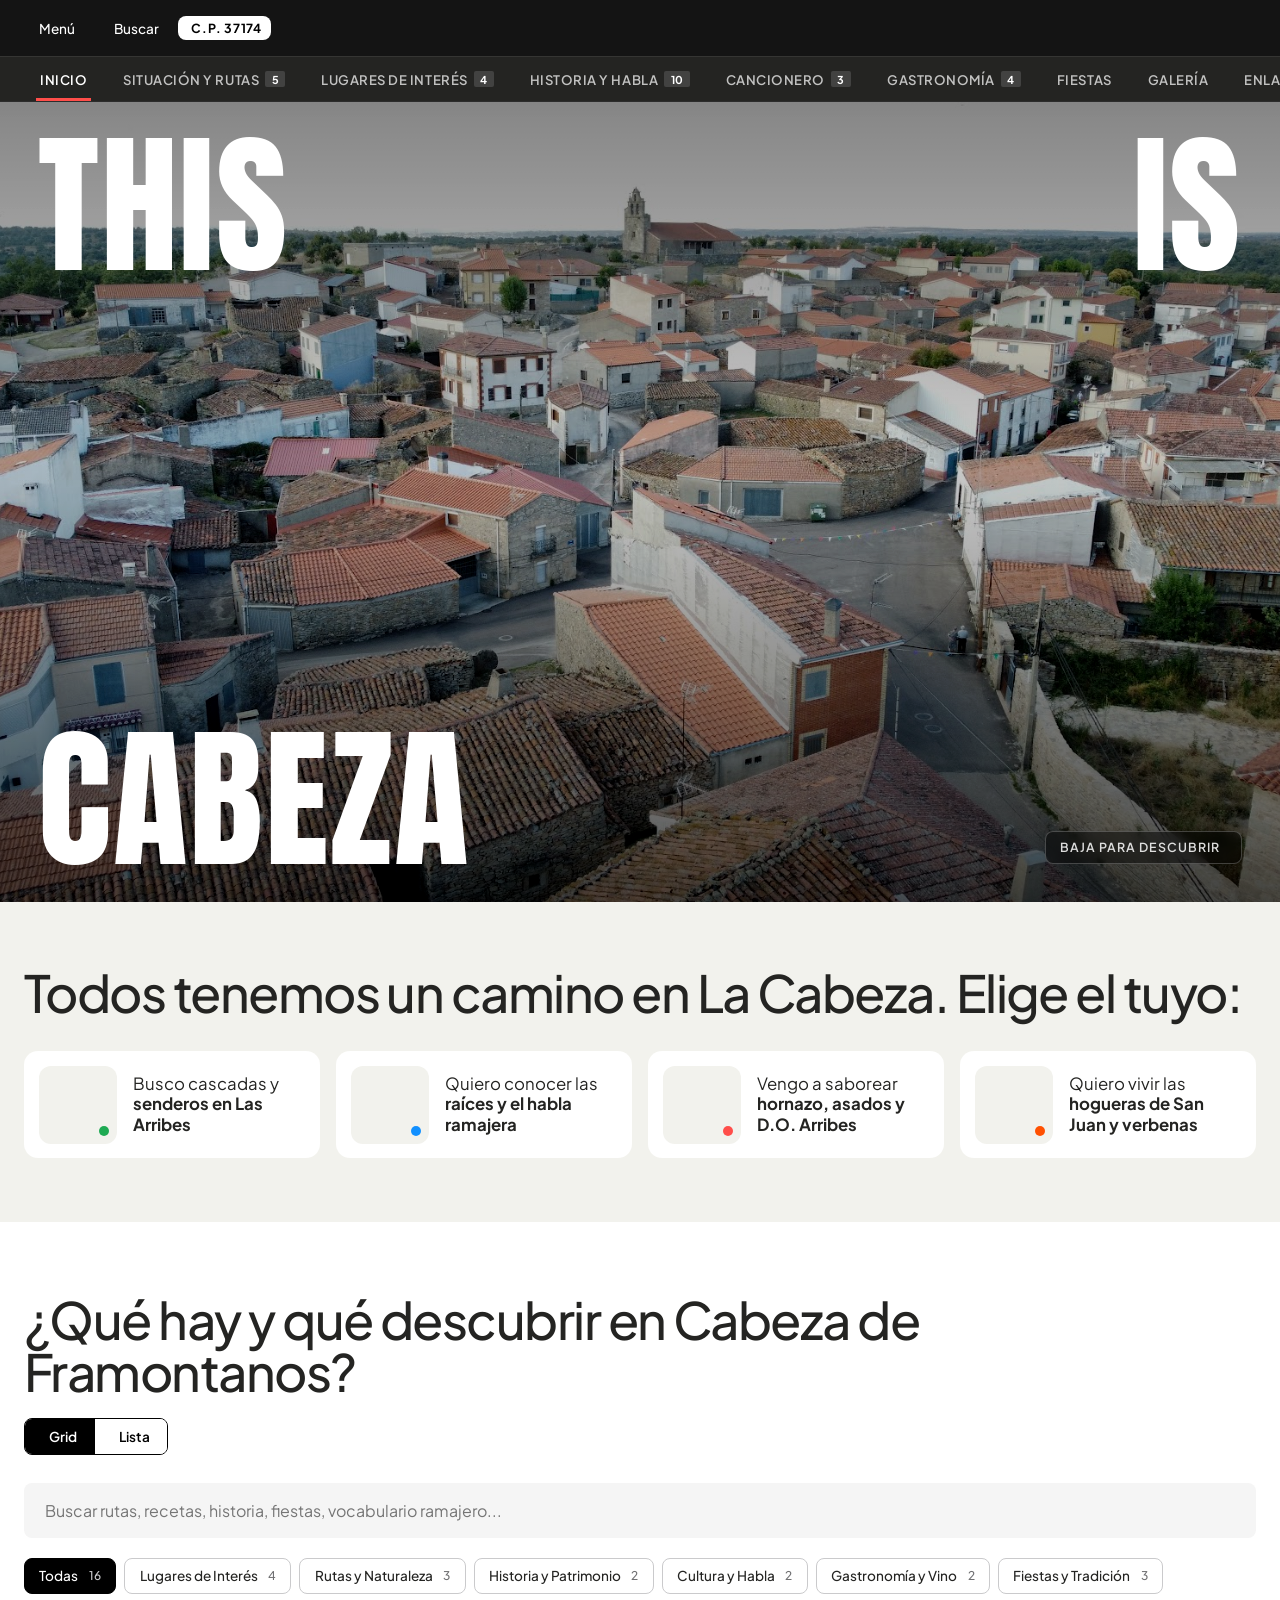
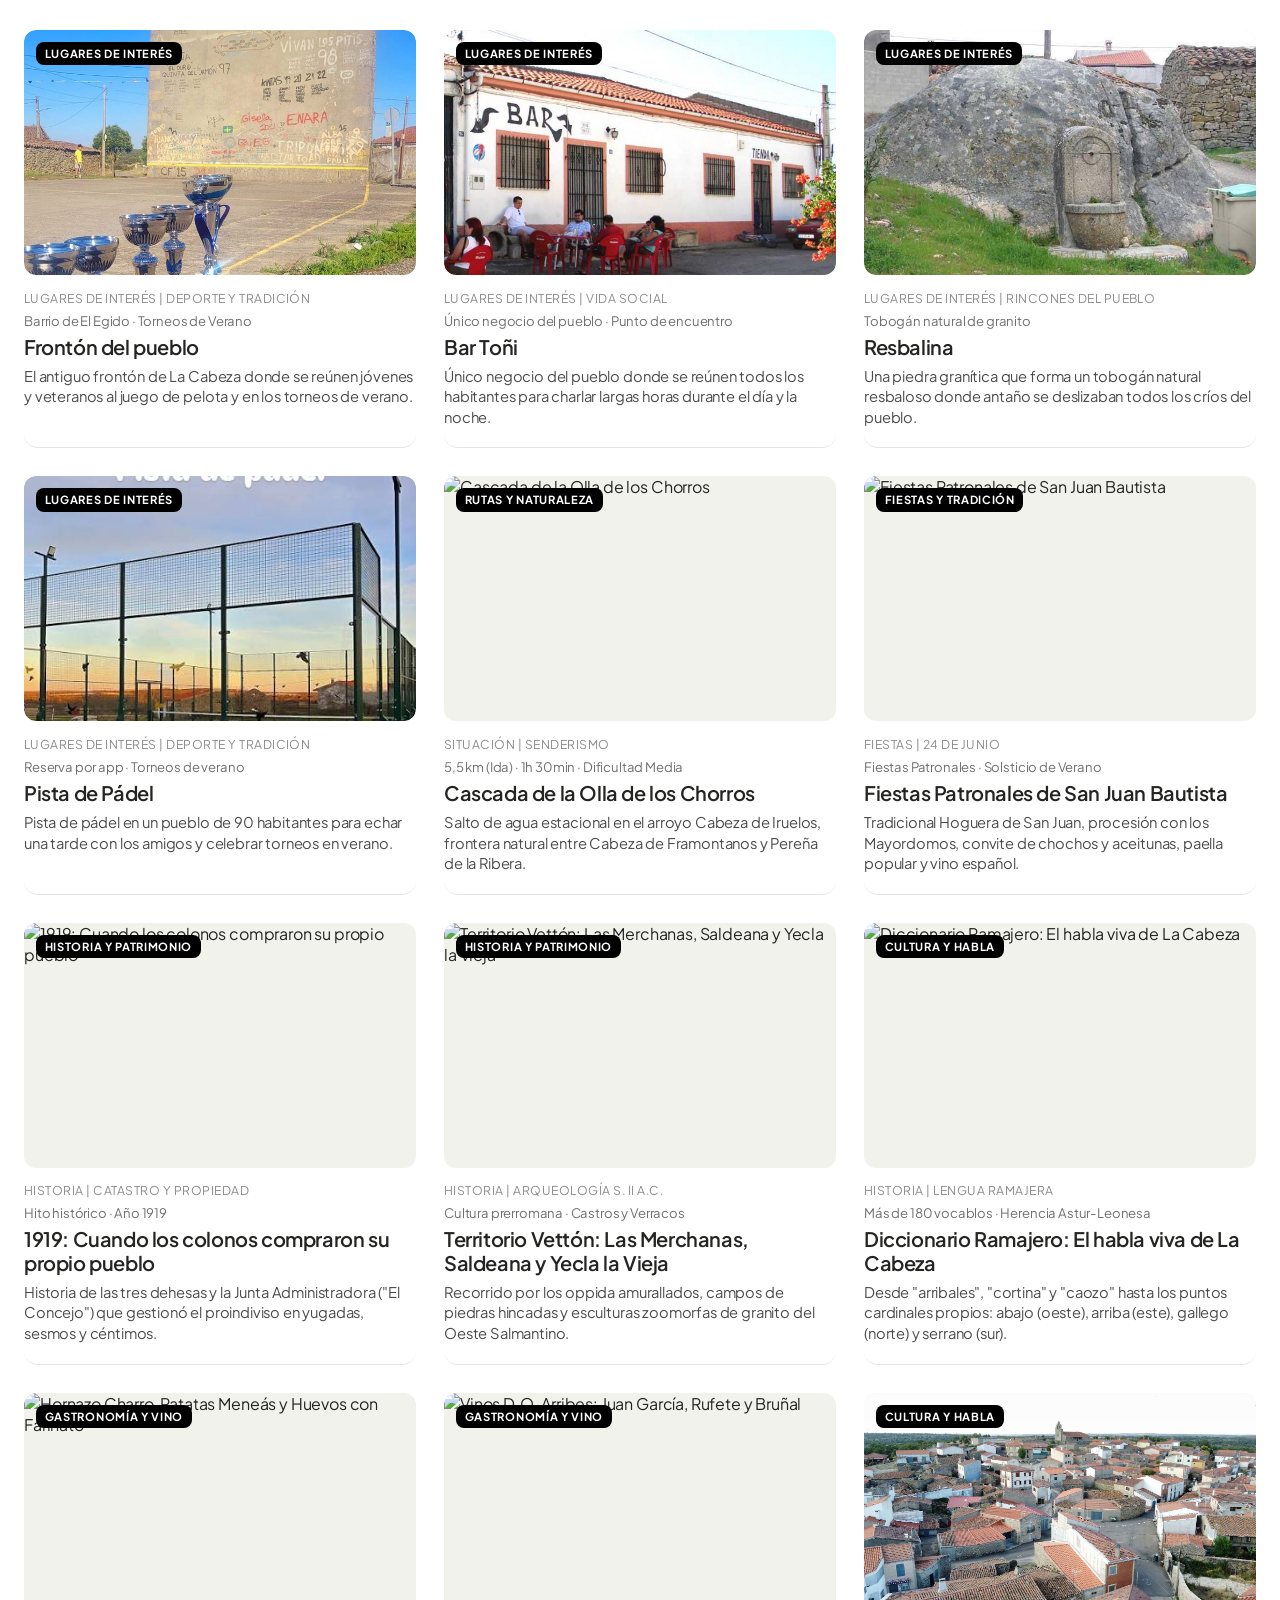
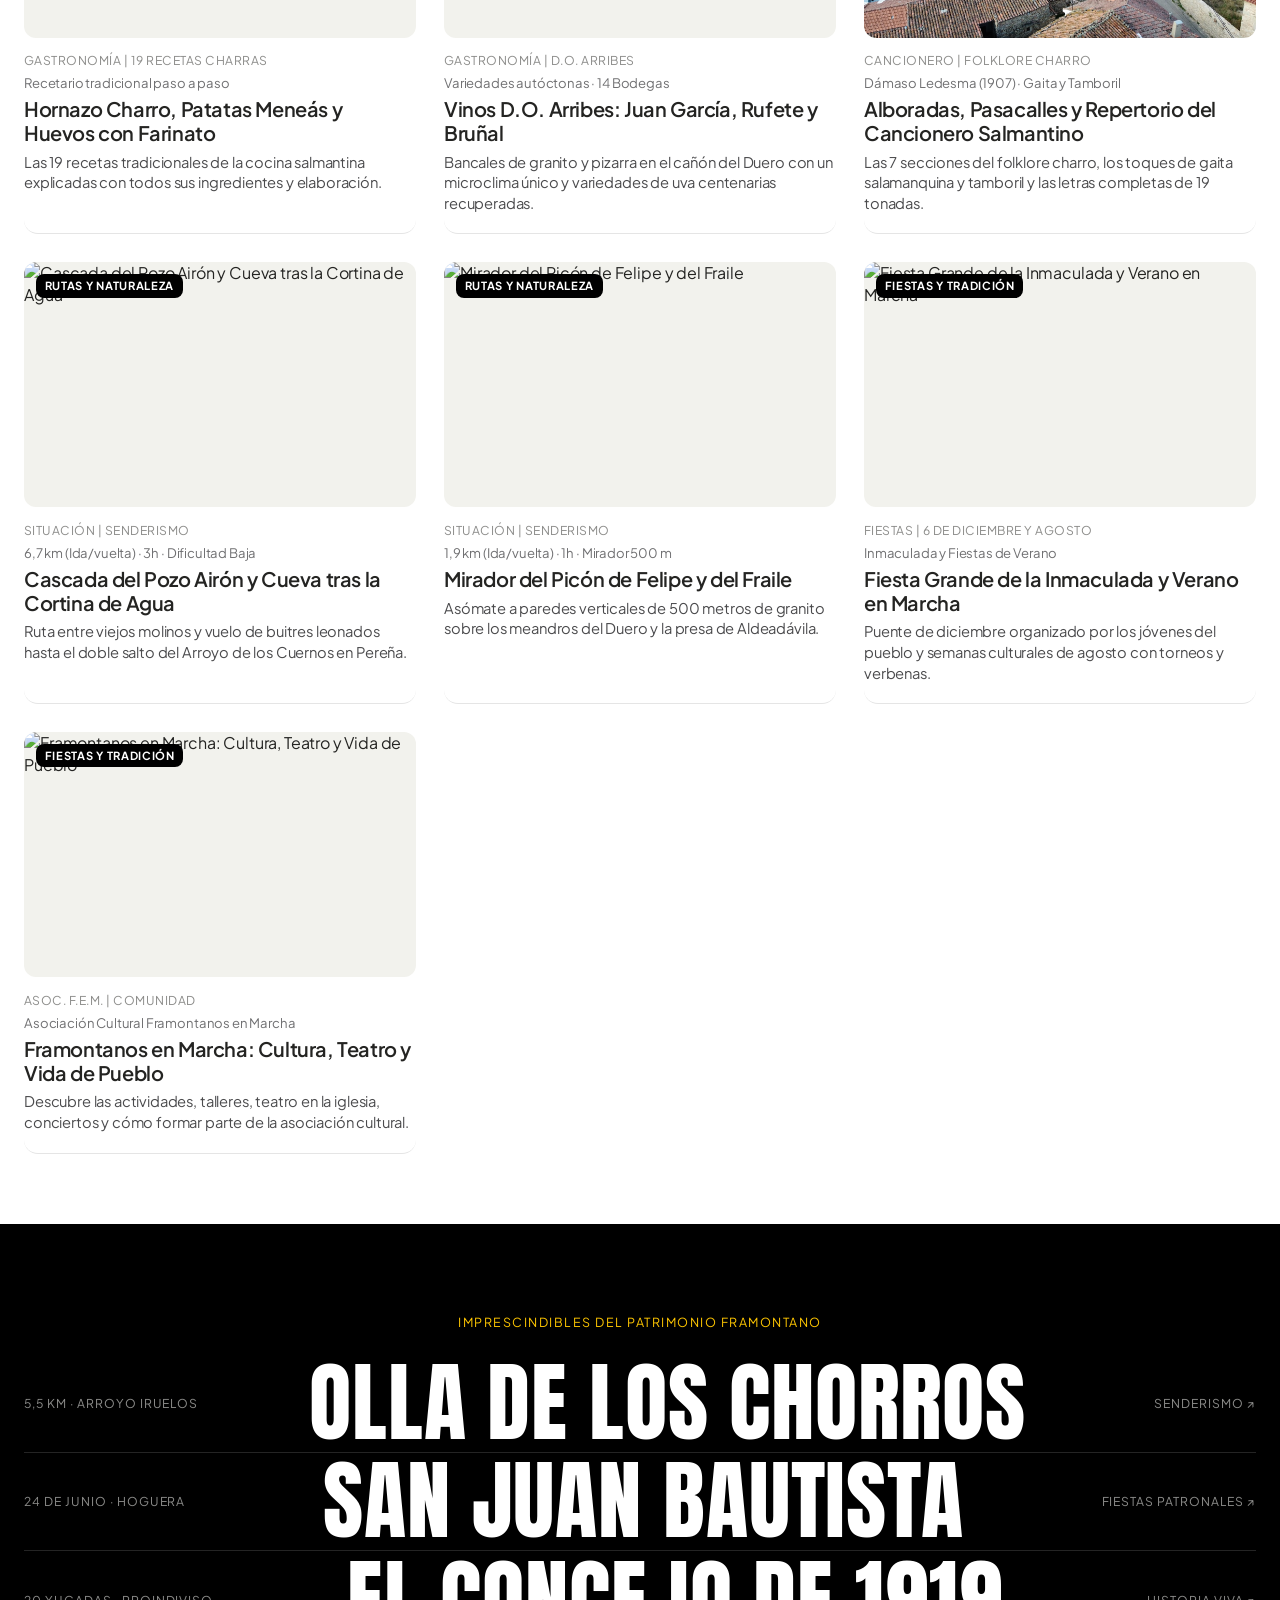
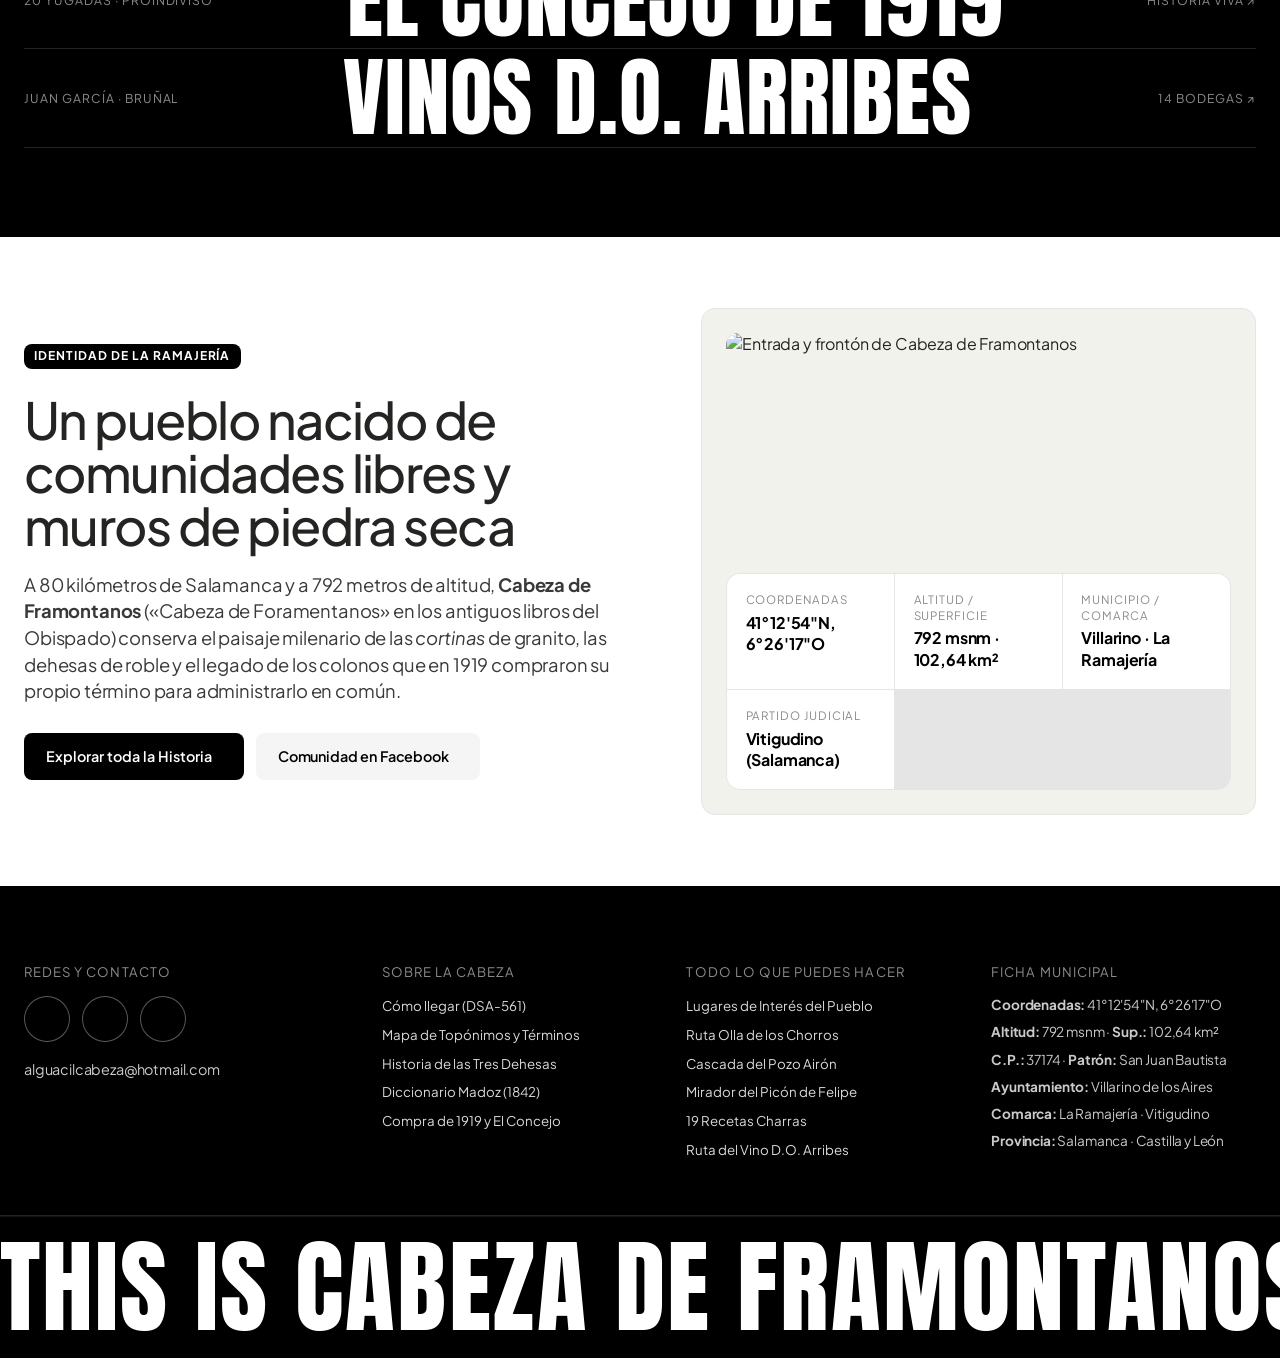
==== commit 7a7cef79: "Add files via upload" ====
--- a/CabezaGIT/index.html
+++ b/CabezaGIT/index.html
@@ -23,22 +23,24 @@
        ======================================================================== -->
   <header class="tib-header">
     <div class="tib-header__top">
-      <a href="#inicio" class="tib-logo" onclick="switchTab('inicio'); return false;">
-        <span>THIS IS LA CABEZA</span>
-        <span class="tib-logo__badge">37174</span>
-        <span class="tib-logo__sub">Entre la Ramajería y los Arribes del Duero · Salamanca</span>
-      </a>
-
-      <div class="tib-header__actions">
-        <button class="tib-icon-btn" onclick="switchTab('inicio'); document.getElementById('explorerSearchInput')?.focus();" title="Buscador">
-          <i class="ph ph-magnifying-glass"></i>
-          <span>Buscar</span>
-        </button>
+      <div class="tib-header__left-bar">
         <button class="tib-icon-btn" onclick="document.getElementById('tibDrawer').classList.add('is-open')" title="Abrir menú completo">
           <i class="ph ph-list"></i>
           <span>Menú</span>
         </button>
-      </div>
+        <button class="tib-icon-btn" onclick="switchTab('inicio'); setTimeout(() => document.getElementById('explorerSearchInput')?.focus(), 200);" title="Buscador">
+          <i class="ph ph-magnifying-glass"></i>
+          <span>Buscar</span>
+        </button>
+        <a href="#inicio" class="tib-logo__badge" onclick="switchTab('inicio'); return false;" title="Cabeza de Framontanos · Código Postal 37174">
+          <i class="ph-bold ph-map-pin"></i>
+          <span>C.P. 37174</span>
+        </a>
+      </div>
+
+      <a href="#inicio" id="headerBrandReveal" class="tib-header__brand-reveal" onclick="switchTab('inicio'); return false;">
+        THIS IS LA CABEZA DE FRAMONTANOS
+      </a>
     </div>
 
     <!-- Barra de Pestañas con las 9 secciones de la web de Cabeza de Framontanos -->
@@ -159,42 +161,42 @@
          ====================================================================== -->
     <section id="tab-inicio" class="tib-tab-panel is-active">
 
-      <!-- 1.1. HERO SWISS-POSTER (T / IS / C) -->
+      <!-- 1.1. HERO PANTALLA COMPLETA CON DESVANECIDO AL HACER SCROLL -->
       <div id="tibHero" class="tib-hero">
         <div class="tib-hero__bg"></div>
 
         <div class="tib-hero__top-row">
-          <div class="tib-hero__corner-group">
-            <span class="tib-hero__giant-letter">T</span>
-            <div class="tib-hero__wordmark-stack">
-              THIS<br>IS<br>LA CABEZA<br>DE FRAMONTANOS
-            </div>
-          </div>
-          <span class="tib-hero__giant-letter">IS</span>
+          <span class="tib-hero__kinetic-word tib-hero__fade-up" aria-label="THIS">
+            <span>T</span><span>H</span><span>I</span><span>S</span>
+          </span>
+          <span class="tib-hero__giant-letter tib-hero__fade-up" aria-label="IS">IS</span>
+        </div>
+
+        <!-- Bloque editorial que aparece al desvanecerse las letras -->
+        <div class="tib-hero__center-reveal">
+          <div class="tib-hero__editorial-copy">
+            <span class="tib-hero__kicker"><i class="ph-fill ph-compass"></i> Comarca de La Ramajería · Arribes del Duero</span>
+            <h1 class="tib-hero__tagline">
+              Es tierra de granito, cortinas de piedra seca y cascadas escondidas. O La Cabeza, como la llamamos los de aquí.
+            </h1>
+            <div class="tib-hero__meta-pills">
+              <span class="tib-hero__meta-pill">41°12'54"N, 6°26'17"O</span>
+              <span class="tib-hero__meta-pill">Altitud: 792 msnm</span>
+              <span class="tib-hero__meta-pill">Superficie: 102,64 km²</span>
+              <span class="tib-hero__meta-pill">San Juan Bautista · 24 Junio</span>
+              <span class="tib-hero__meta-pill">C.P. 37174 · Salamanca</span>
+            </div>
+          </div>
         </div>
 
         <div class="tib-hero__bottom-row">
-          <div style="display: flex; flex-direction: column; gap: 1.5rem;">
-            <div class="tib-hero__editorial-copy">
-              <span class="tib-hero__kicker"><i class="ph-fill ph-compass"></i> Comarca de La Ramajería · Arribes del Duero</span>
-              <h1 class="tib-hero__tagline">
-                Es tierra de granito, cortinas de piedra seca y cascadas escondidas. O La Cabeza, como la llamamos los de aquí.
-              </h1>
-              <div class="tib-hero__meta-pills">
-                <span class="tib-hero__meta-pill">41°12'54"N, 6°26'17"O</span>
-                <span class="tib-hero__meta-pill">Altitud: 792 msnm</span>
-                <span class="tib-hero__meta-pill">Superficie: 102,64 km²</span>
-                <span class="tib-hero__meta-pill">San Juan Bautista · 24 Junio</span>
-                <span class="tib-hero__meta-pill">C.P. 37174 · Salamanca</span>
-              </div>
-            </div>
-            <span class="tib-hero__giant-letter">C</span>
-          </div>
-
-          <div class="tib-hero__controls">
-            <button id="heroMotionToggle" class="tib-circle-btn" title="Pausar/Reanudar movimiento">
-              <i class="ph ph-pause"></i>
-            </button>
+          <span class="tib-hero__kinetic-word tib-hero__fade-down" aria-label="CABEZA">
+            <span>C</span><span>A</span><span>B</span><span>E</span><span>Z</span><span>A</span>
+          </span>
+
+          <div class="tib-hero__scroll-hint">
+            <span>Baja para descubrir</span>
+            <i class="ph ph-arrow-down"></i>
           </div>
         </div>
       </div>
--- a/CabezaGIT/styles.css
+++ b/CabezaGIT/styles.css
@@ -107,13 +107,59 @@
 }
 
 .tib-header__top {
+  position: relative;
   max-width: var(--container-max);
   margin: 0 auto;
   height: var(--header-h);
-  padding: 0 1.5rem;
-  display: flex;
-  align-items: center;
-  justify-content: space-between;
+  padding: 0 1.25rem;
+  display: flex;
+  align-items: center;
+  justify-content: flex-start;
+  gap: 0.75rem;
+}
+
+.tib-header__left-bar {
+  display: flex;
+  align-items: center;
+  gap: 0.45rem;
+  flex-wrap: nowrap;
+  flex-shrink: 0;
+  z-index: 2;
+}
+
+.tib-header__brand-reveal {
+  font-family: var(--font-display);
+  font-size: clamp(0.85rem, 1.55vw, 1.35rem);
+  letter-spacing: 0.05em;
+  text-transform: uppercase;
+  color: var(--color-white);
+  white-space: nowrap;
+  overflow: hidden;
+  text-overflow: ellipsis;
+  opacity: 0;
+  transform: translateY(-8px);
+  pointer-events: none;
+  transition: opacity 0.55s ease, transform 0.55s cubic-bezier(0.22, 1, 0.36, 1);
+  margin-left: 0.35rem;
+}
+
+.tib-header__brand-reveal.is-visible {
+  opacity: 1;
+  transform: translateY(0);
+  pointer-events: auto;
+}
+
+@media (min-width: 960px) {
+  .tib-header__brand-reveal {
+    position: absolute;
+    left: 50%;
+    transform: translate(-50%, -8px);
+    margin-left: 0;
+  }
+
+  .tib-header__brand-reveal.is-visible {
+    transform: translate(-50%, 0);
+  }
 }
 
 .tib-logo {
@@ -130,11 +176,15 @@
 .tib-logo__badge {
   background: var(--color-white);
   color: var(--color-black);
-  padding: 0.1rem 0.45rem;
+  padding: 0.22rem 0.55rem;
   font-size: 0.78rem;
   font-family: var(--font-sans);
   font-weight: 700;
   letter-spacing: 0.06em;
+  border-radius: 2px;
+  display: inline-flex;
+  align-items: center;
+  gap: 0.3rem;
 }
 
 .tib-logo__sub {
@@ -359,7 +409,8 @@
 
 .tib-hero {
   position: relative;
-  min-height: calc(84vh - var(--header-h));
+  min-height: calc(100vh - var(--header-h) - 44px);
+  min-height: calc(100dvh - var(--header-h) - 44px);
   background: var(--color-black);
   color: var(--color-white);
   overflow: hidden;
@@ -373,17 +424,18 @@
   position: absolute;
   inset: 0;
   background-image:
-    linear-gradient(180deg, rgba(0,0,0,0.55) 0%, rgba(0,0,0,0.28) 45%, rgba(0,0,0,0.78) 100%),
+    linear-gradient(180deg, rgba(0,0,0,0.48) 0%, rgba(0,0,0,0.22) 45%, rgba(0,0,0,0.68) 100%),
     url('img/main.jpg');
   background-size: cover;
   background-position: center 30%;
-  filter: contrast(1.08);
+  filter: contrast(1.06);
   transform: scale(1.02);
-  transition: transform 12s ease-out;
-}
-
-.tib-hero.is-animated .tib-hero__bg {
-  transform: scale(1.09);
+  transition: transform 1.2s ease-out, filter 0.7s ease;
+}
+
+.tib-hero.is-scrolled .tib-hero__bg {
+  transform: scale(1.08);
+  filter: contrast(1.08) brightness(0.68);
 }
 
 .tib-hero__top-row,
@@ -400,36 +452,86 @@
 
 .tib-hero__bottom-row {
   align-items: flex-end;
-  gap: 2rem;
-  flex-wrap: wrap;
-}
-
-.tib-hero__corner-group {
-  display: flex;
-  align-items: flex-start;
-  gap: 1rem;
-}
-
-.tib-hero__giant-letter {
+  gap: 1.5rem;
+}
+
+.tib-hero__giant-letter,
+.tib-hero__kinetic-word {
   font-family: var(--font-display);
-  font-size: clamp(4.5rem, 11vw, 9.5rem);
-  line-height: 0.82;
-  letter-spacing: -0.01em;
+  font-size: clamp(3.6rem, 12vw, 10rem);
+  line-height: 0.84;
+  letter-spacing: 0.01em;
   text-transform: uppercase;
   user-select: none;
-}
-
-.tib-hero__wordmark-stack {
-  font-family: var(--font-display);
-  font-size: clamp(0.95rem, 1.5vw, 1.35rem);
-  line-height: 1.02;
-  letter-spacing: 0.04em;
+  display: inline-flex;
+  align-items: flex-start;
+  transition: opacity 0.65s ease, transform 0.75s cubic-bezier(0.76, 0, 0.24, 1);
+}
+
+.tib-hero__kinetic-word span {
+  display: inline-block;
+  transition: opacity 0.55s ease, transform 0.7s cubic-bezier(0.76, 0, 0.24, 1);
+}
+
+/* Desvanecido completo de TODAS las letras (T, H, I, S, IS y C, A, B, E, Z, A) al bajar */
+.tib-hero.is-scrolled .tib-hero__fade-up {
+  opacity: 0;
+  transform: translateY(-70px);
+  pointer-events: none;
+}
+
+.tib-hero.is-scrolled .tib-hero__fade-down {
+  opacity: 0;
+  transform: translateY(70px);
+  pointer-events: none;
+}
+
+/* Bloque editorial que aparece al desvanecerse las letras */
+.tib-hero__center-reveal {
+  position: relative;
+  z-index: 3;
+  max-width: var(--container-max);
+  width: 100%;
+  margin: auto;
+  display: flex;
+  align-items: center;
+  justify-content: flex-start;
+  opacity: 0;
+  transform: translateY(28px);
+  pointer-events: none;
+  transition: opacity 0.7s ease 0.15s, transform 0.75s cubic-bezier(0.22, 1, 0.36, 1) 0.15s;
+}
+
+.tib-hero.is-scrolled .tib-hero__center-reveal {
+  opacity: 1;
+  transform: translateY(0);
+  pointer-events: auto;
+}
+
+.tib-hero__scroll-hint {
+  display: inline-flex;
+  align-items: center;
+  gap: 0.45rem;
+  font-size: 0.78rem;
+  font-weight: 600;
   text-transform: uppercase;
-  padding-top: 0.25rem;
+  letter-spacing: 0.08em;
+  color: rgba(255, 255, 255, 0.85);
+  background: rgba(0, 0, 0, 0.45);
+  backdrop-filter: blur(6px);
+  padding: 0.45rem 0.85rem;
+  border: 1px solid rgba(255, 255, 255, 0.22);
+  transition: opacity 0.45s ease, transform 0.45s ease;
+}
+
+.tib-hero.is-scrolled .tib-hero__scroll-hint {
+  opacity: 0;
+  transform: translateY(14px);
+  pointer-events: none;
 }
 
 .tib-hero__editorial-copy {
-  max-width: 680px;
+  max-width: 780px;
 }
 
 .tib-hero__kicker {
@@ -1356,3 +1458,235 @@
   color: var(--grey-300);
   line-height: 1.45;
 }
+
+/* ==========================================================================
+   11. RESPONSIVE MOBILE OPTIMIZATIONS (MÓVILES Y TABLETS)
+   ========================================================================== */
+
+@media (max-width: 768px) {
+  :root {
+    --header-h: 50px;
+  }
+
+  .tib-header__top {
+    padding: 0 0.75rem;
+  }
+
+  .tib-icon-btn {
+    padding: 0.4rem 0.55rem;
+    font-size: 0.8rem;
+  }
+
+  .tib-nav-strip__inner {
+    padding: 0 0.75rem;
+    gap: 0.1rem;
+  }
+
+  .tib-tab-btn {
+    padding: 0.75rem 0.72rem;
+    font-size: 0.75rem;
+  }
+
+  .tib-subnav {
+    position: static;
+    padding: 0.75rem 1rem;
+  }
+
+  .tib-subnav__inner {
+    flex-wrap: nowrap;
+    overflow-x: auto;
+    scrollbar-width: none;
+    padding-bottom: 0.15rem;
+  }
+
+  .tib-subnav__inner::-webkit-scrollbar {
+    display: none;
+  }
+
+  .tib-subnav-btn {
+    white-space: nowrap;
+    flex-shrink: 0;
+    font-size: 0.78rem;
+    padding: 0.45rem 0.8rem;
+  }
+
+  .tib-hero {
+    min-height: calc(100vh - var(--header-h) - 42px);
+    min-height: calc(100dvh - var(--header-h) - 42px);
+    padding: 1.15rem 1rem 1.5rem;
+  }
+
+  .tib-header__brand-reveal {
+    font-size: 0.78rem;
+    letter-spacing: 0.03em;
+  }
+
+  .tib-hero__giant-letter,
+  .tib-hero__kinetic-word {
+    font-size: clamp(3.1rem, 15vw, 5.2rem);
+  }
+
+  .tib-hero__tagline {
+    font-size: clamp(1.15rem, 4.8vw, 1.5rem);
+    margin-bottom: 0.95rem;
+  }
+
+  .tib-hero__meta-pills {
+    gap: 0.35rem;
+  }
+
+  .tib-hero__meta-pill {
+    font-size: 0.72rem;
+    padding: 0.28rem 0.55rem;
+  }
+
+  .tib-hero__bottom-row {
+    gap: 1rem;
+  }
+
+  .tib-section,
+  .tib-interests {
+    padding: 2.25rem 1rem;
+  }
+
+  .tib-page-banner {
+    padding: 2rem 1rem;
+  }
+
+  .tib-subpanel {
+    padding: 1.75rem 1rem;
+  }
+
+  .tib-cards-grid {
+    grid-template-columns: 1fr;
+    gap: 1.25rem;
+  }
+
+  .tib-dict-grid {
+    grid-template-columns: 1fr;
+  }
+
+  .tib-stats-bar {
+    grid-template-columns: 1fr 1fr;
+  }
+
+  .tib-explorer__header {
+    flex-direction: column;
+    align-items: flex-start;
+  }
+
+  .tib-filter-pills {
+    flex-wrap: nowrap;
+    overflow-x: auto;
+    scrollbar-width: none;
+    padding-bottom: 0.35rem;
+    margin-bottom: 1.5rem;
+  }
+
+  .tib-filter-pills::-webkit-scrollbar {
+    display: none;
+  }
+
+  .tib-pill {
+    white-space: nowrap;
+    flex-shrink: 0;
+    font-size: 0.8rem;
+    padding: 0.48rem 0.75rem;
+  }
+
+  .tib-drawer {
+    padding: 1.25rem 1rem 2rem;
+  }
+
+  .tib-drawer__body {
+    margin: 1.5rem auto;
+    gap: 1.75rem;
+  }
+
+  .tib-drawer__primary-link {
+    font-size: 1.45rem;
+  }
+
+  .tib-modal {
+    padding: 0.65rem;
+  }
+
+  .tib-modal__dialog {
+    padding: 1.25rem 1rem 1.5rem;
+    max-height: 92vh;
+  }
+
+  .tib-footer__grid {
+    padding: 0 1rem 2.5rem;
+    gap: 2rem;
+  }
+}
+
+@media (max-width: 420px) {
+  .tib-hero__giant-letter,
+  .tib-hero__kinetic-word {
+    font-size: clamp(2.65rem, 13.5vw, 3.8rem);
+  }
+
+  .tib-hero__wordmark-stack {
+    font-size: 0.72rem;
+  }
+
+  .tib-stats-bar {
+    grid-template-columns: 1fr;
+  }
+}
+
+/* ==========================================================================
+   12. MODERN ROUNDED CORNERS (IMÁGENES Y RECUADROS, EXCEPTO PORTADA PRINCIPAL)
+   ========================================================================== */
+
+.tib-hero,
+.tib-hero__bg {
+  border-radius: 0;
+}
+
+.tib-interest-card,
+.tib-card,
+.tib-video-card,
+.tib-modal__dialog,
+.tib-dict-item,
+.tib-doc-quote,
+.tib-stats-bar,
+.tib-editorial-split > div[style*="background"],
+#routesContainer > div {
+  border-radius: 14px;
+}
+
+.tib-stats-bar {
+  overflow: hidden;
+}
+
+.tib-card__media,
+.tib-interest-card__illus,
+.tib-section img,
+.tib-subpanel img,
+.tib-modal__dialog img,
+.tib-subpanel iframe {
+  border-radius: 12px;
+}
+
+.tib-search-bar input,
+.tib-btn,
+.tib-pill,
+.tib-subnav-btn,
+.tib-alpha-btn,
+.tib-view-toggle,
+.tib-hero__kicker,
+.tib-hero__meta-pill,
+.tib-hero__scroll-hint,
+.tib-card__badge,
+.tib-logo__badge,
+.tib-icon-btn,
+.tib-modal__close {
+  border-radius: 8px;
+}
+
+.tib-view-toggle {
+  overflow: hidden;
+}
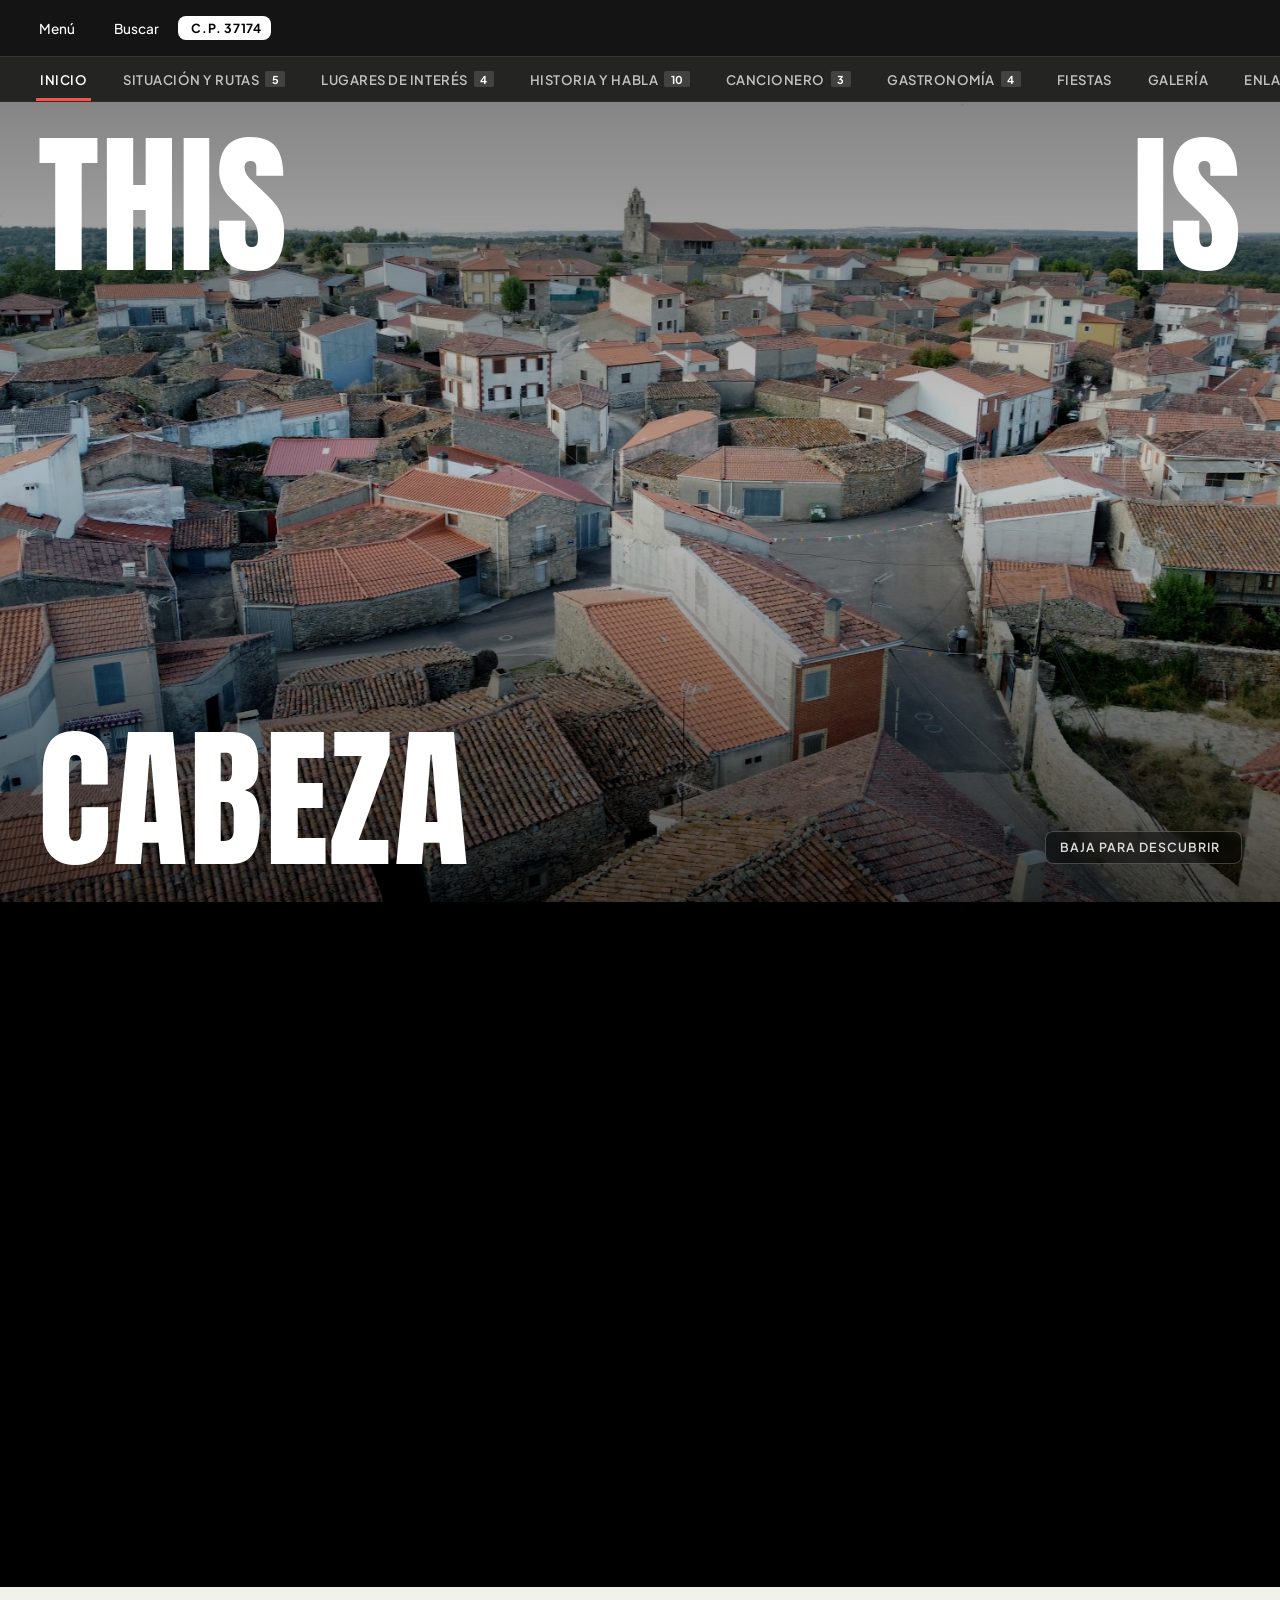
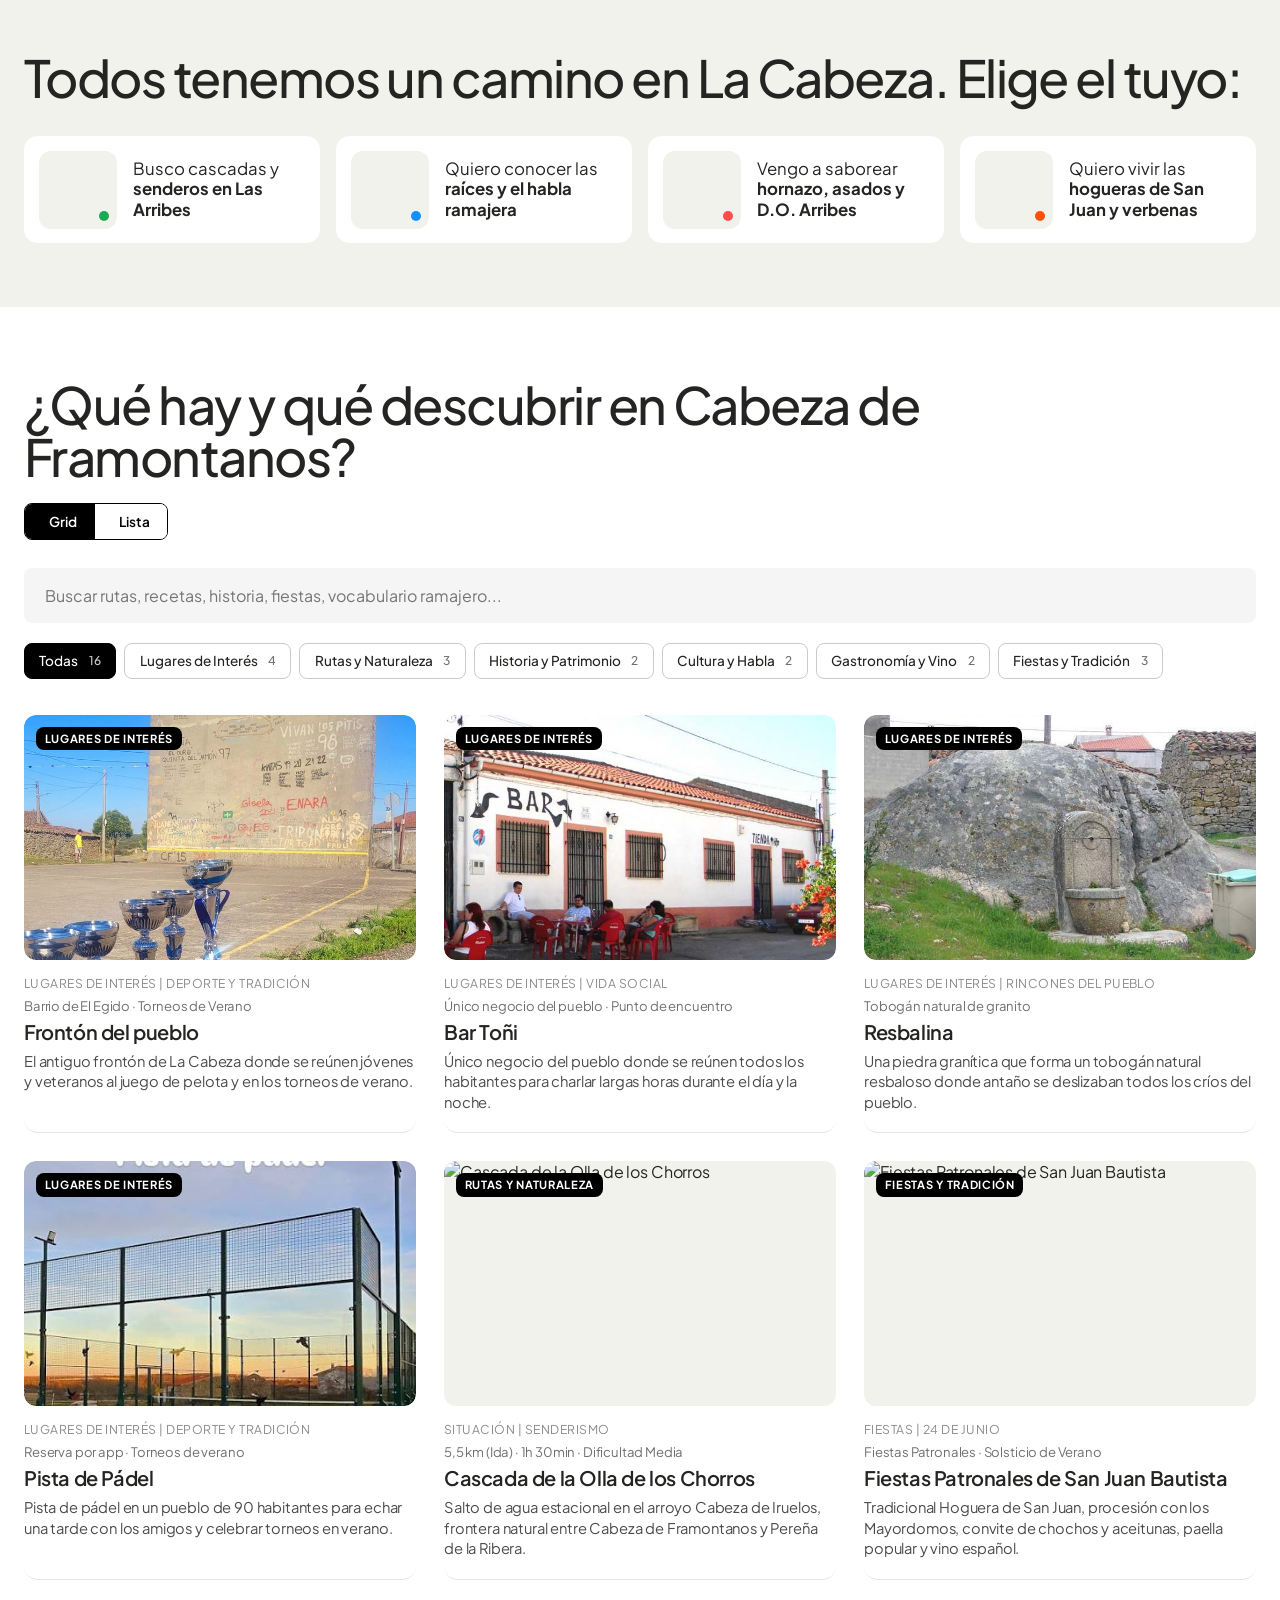
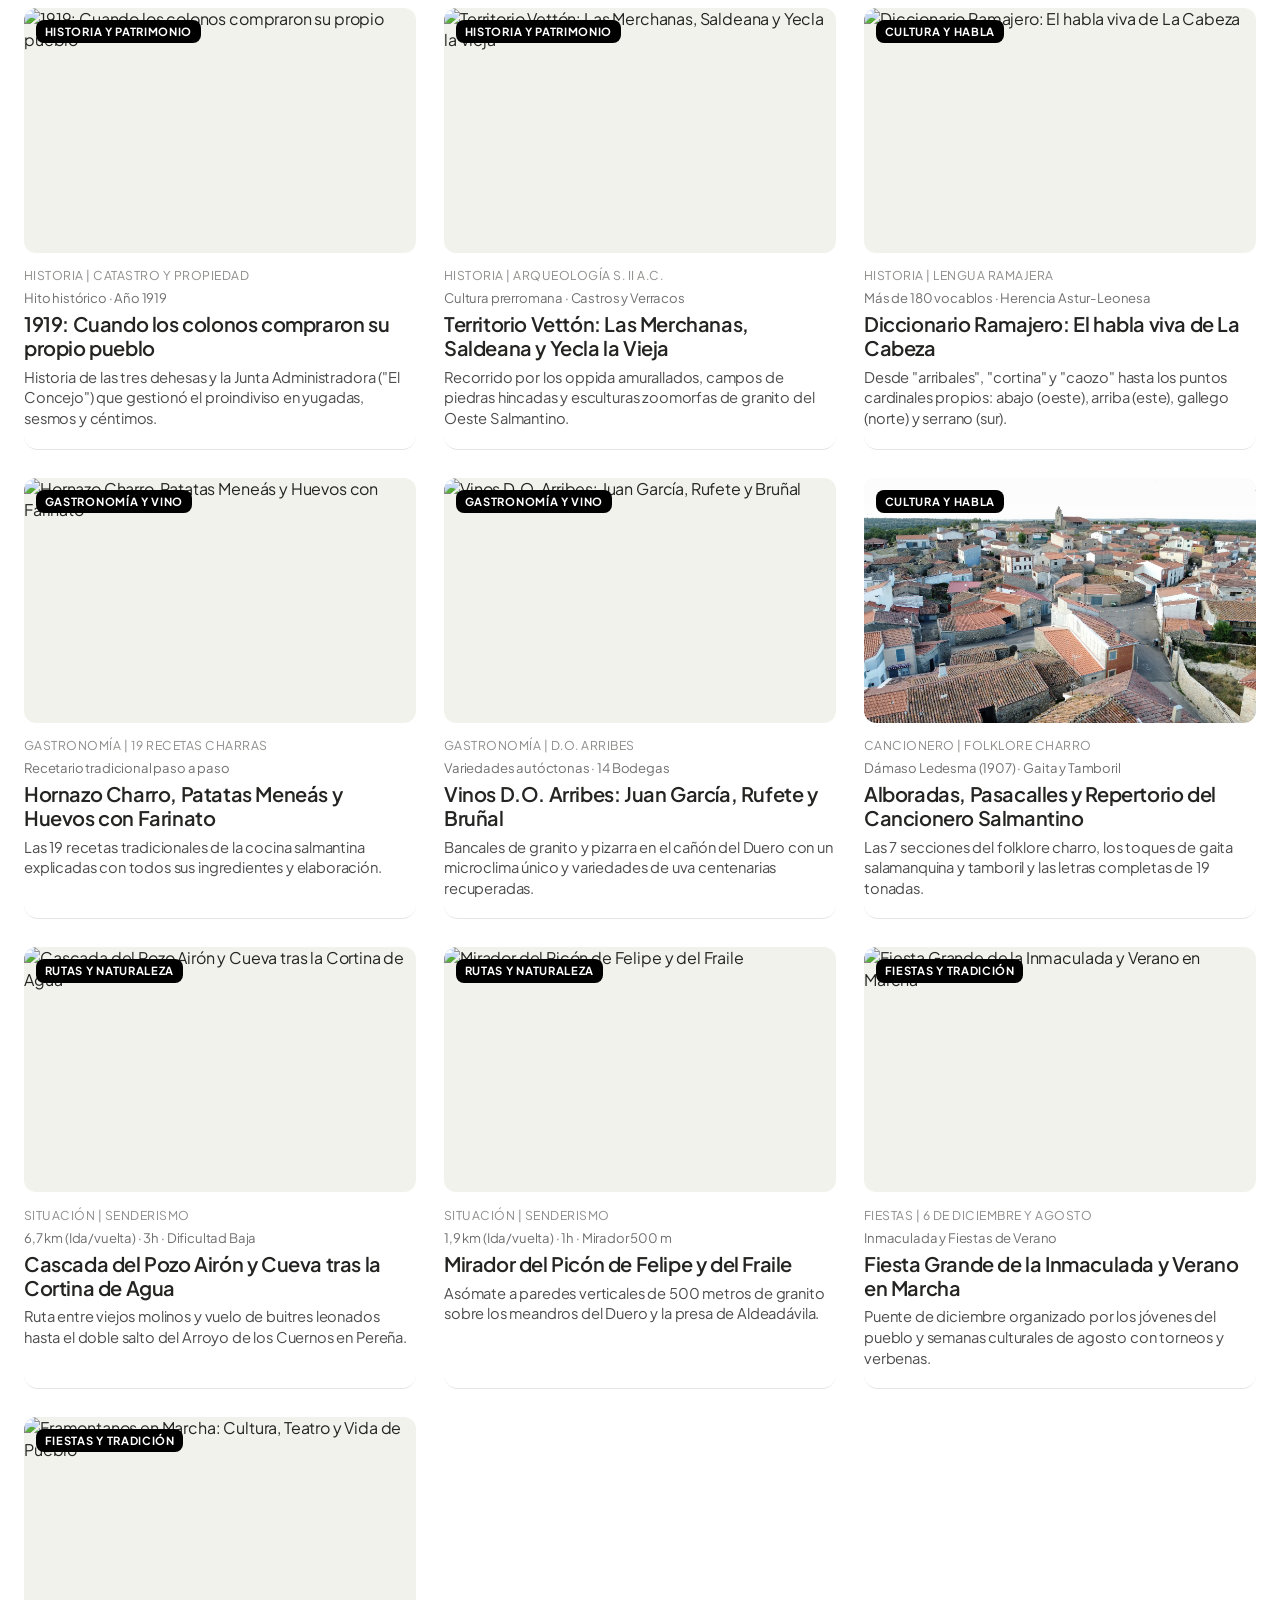
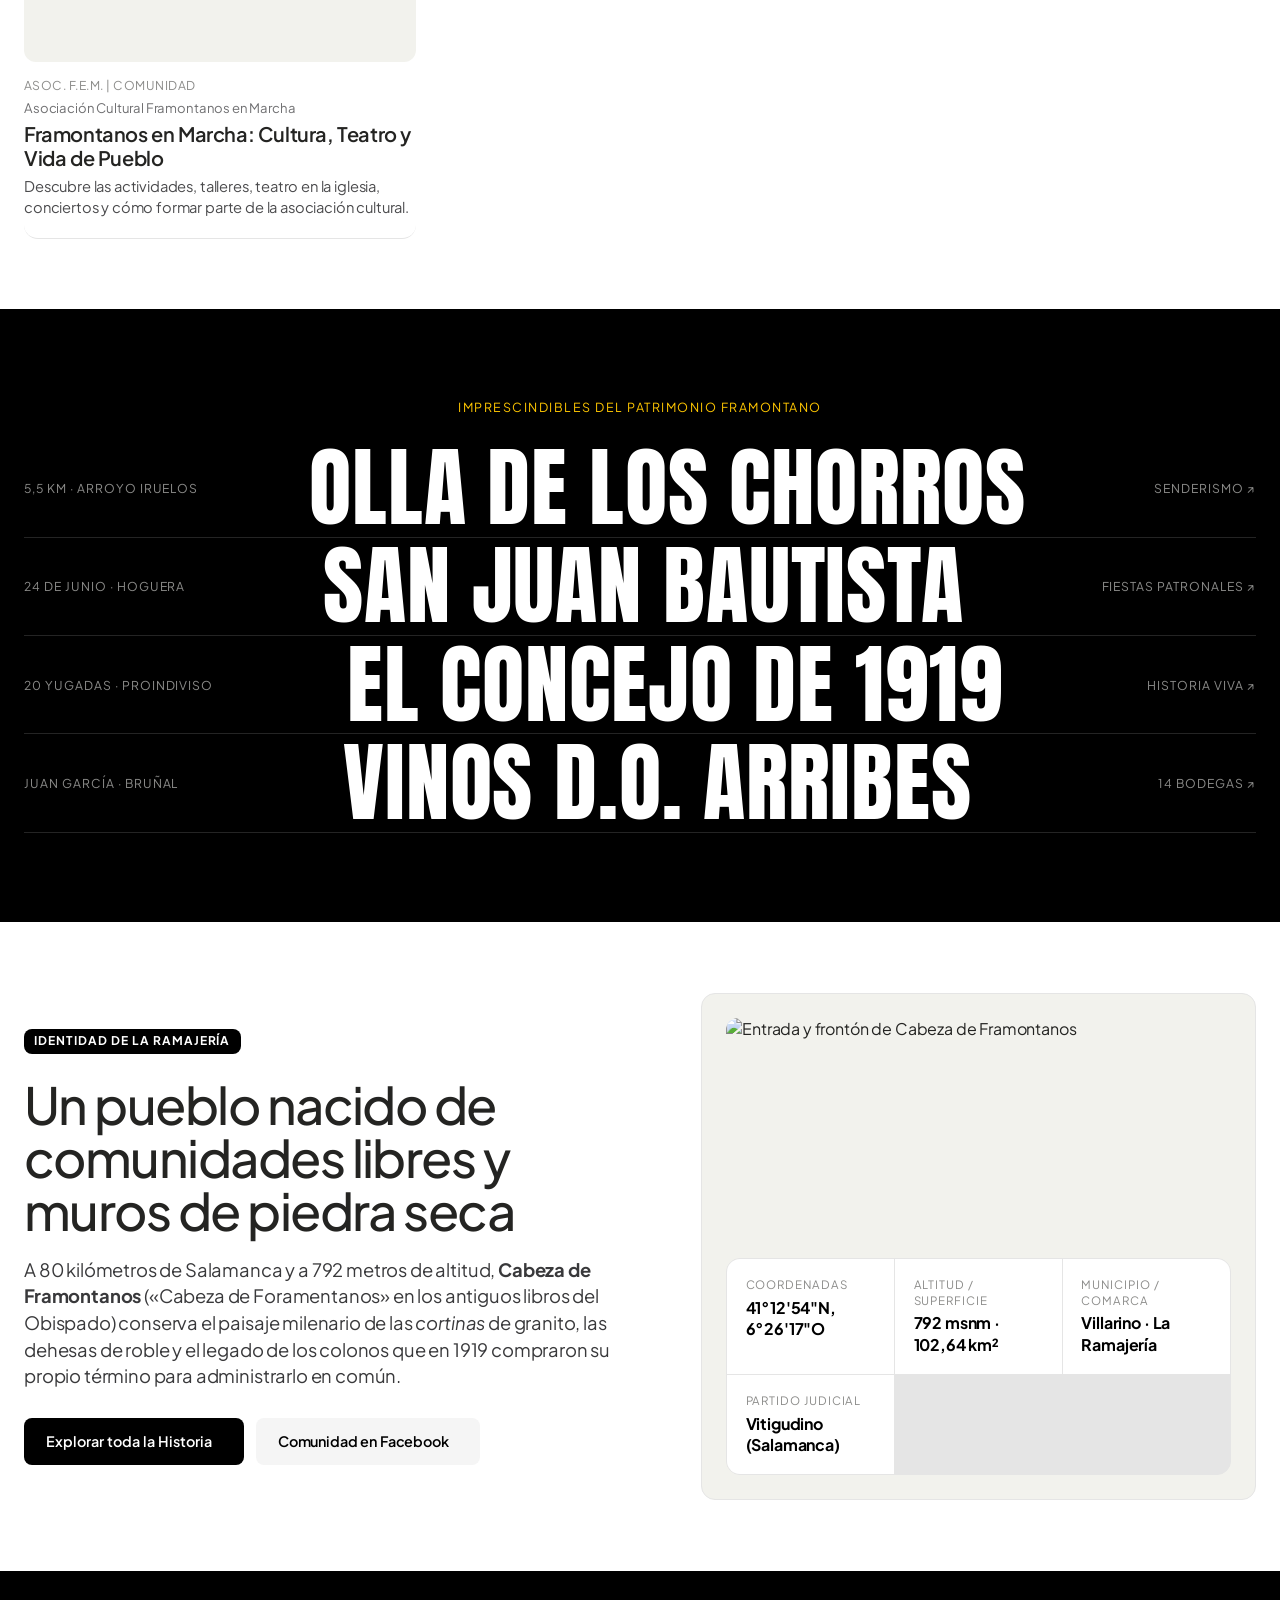
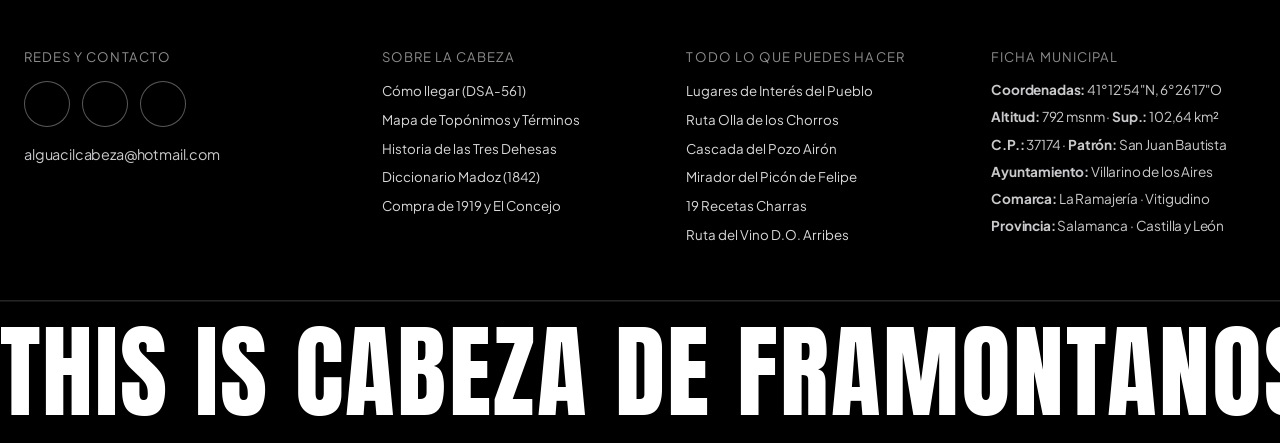
==== commit ebb220ab: "Add files via upload" ====
--- a/CabezaGIT/index.html
+++ b/CabezaGIT/index.html
@@ -14,7 +14,7 @@
   <!-- Phosphor Icons (misma librería de iconos usada en This is Barcelona) -->
   <script src="https://unpkg.com/@phosphor-icons/web"></script>
 
-  <link rel="stylesheet" href="styles.css">
+  <link rel="stylesheet" href="styles.css?v=3">
 </head>
 <body>
 
@@ -161,42 +161,44 @@
          ====================================================================== -->
     <section id="tab-inicio" class="tib-tab-panel is-active">
 
-      <!-- 1.1. HERO PANTALLA COMPLETA CON DESVANECIDO AL HACER SCROLL -->
-      <div id="tibHero" class="tib-hero">
-        <div class="tib-hero__bg"></div>
-
-        <div class="tib-hero__top-row">
-          <span class="tib-hero__kinetic-word tib-hero__fade-up" aria-label="THIS">
-            <span>T</span><span>H</span><span>I</span><span>S</span>
-          </span>
-          <span class="tib-hero__giant-letter tib-hero__fade-up" aria-label="IS">IS</span>
-        </div>
-
-        <!-- Bloque editorial que aparece al desvanecerse las letras -->
-        <div class="tib-hero__center-reveal">
-          <div class="tib-hero__editorial-copy">
-            <span class="tib-hero__kicker"><i class="ph-fill ph-compass"></i> Comarca de La Ramajería · Arribes del Duero</span>
-            <h1 class="tib-hero__tagline">
-              Es tierra de granito, cortinas de piedra seca y cascadas escondidas. O La Cabeza, como la llamamos los de aquí.
-            </h1>
-            <div class="tib-hero__meta-pills">
-              <span class="tib-hero__meta-pill">41°12'54"N, 6°26'17"O</span>
-              <span class="tib-hero__meta-pill">Altitud: 792 msnm</span>
-              <span class="tib-hero__meta-pill">Superficie: 102,64 km²</span>
-              <span class="tib-hero__meta-pill">San Juan Bautista · 24 Junio</span>
-              <span class="tib-hero__meta-pill">C.P. 37174 · Salamanca</span>
-            </div>
-          </div>
-        </div>
-
-        <div class="tib-hero__bottom-row">
-          <span class="tib-hero__kinetic-word tib-hero__fade-down" aria-label="CABEZA">
-            <span>C</span><span>A</span><span>B</span><span>E</span><span>Z</span><span>A</span>
-          </span>
-
-          <div class="tib-hero__scroll-hint">
-            <span>Baja para descubrir</span>
-            <i class="ph ph-arrow-down"></i>
+      <!-- 1.1. HERO PANTALLA COMPLETA STICKY CON DESVANECIDO AL HACER SCROLL -->
+      <div class="tib-hero-stage">
+        <div id="tibHero" class="tib-hero">
+          <div class="tib-hero__bg"></div>
+
+          <div class="tib-hero__top-row">
+            <span class="tib-hero__kinetic-word tib-hero__fade-up" aria-label="THIS">
+              <span>T</span><span>H</span><span>I</span><span>S</span>
+            </span>
+            <span class="tib-hero__giant-letter tib-hero__fade-up" aria-label="IS">IS</span>
+          </div>
+
+          <!-- Bloque editorial que aparece al desvanecerse las letras -->
+          <div class="tib-hero__center-reveal">
+            <div class="tib-hero__editorial-copy">
+              <span class="tib-hero__kicker"><i class="ph-fill ph-compass"></i> Comarca de La Ramajería · Arribes del Duero</span>
+              <h1 class="tib-hero__tagline">
+                Es tierra de granito, cortinas de piedra seca y cascadas escondidas. O La Cabeza, como la llamamos los de aquí.
+              </h1>
+              <div class="tib-hero__meta-pills">
+                <span class="tib-hero__meta-pill">41°12'54"N, 6°26'17"O</span>
+                <span class="tib-hero__meta-pill">Altitud: 792 msnm</span>
+                <span class="tib-hero__meta-pill">Superficie: 102,64 km²</span>
+                <span class="tib-hero__meta-pill">San Juan Bautista · 24 Junio</span>
+                <span class="tib-hero__meta-pill">C.P. 37174 · Salamanca</span>
+              </div>
+            </div>
+          </div>
+
+          <div class="tib-hero__bottom-row">
+            <span class="tib-hero__kinetic-word tib-hero__fade-down" aria-label="CABEZA">
+              <span>C</span><span>A</span><span>B</span><span>E</span><span>Z</span><span>A</span>
+            </span>
+
+            <div class="tib-hero__scroll-hint">
+              <span>Baja para descubrir</span>
+              <i class="ph ph-arrow-down"></i>
+            </div>
           </div>
         </div>
       </div>
@@ -1351,6 +1353,6 @@
     </div>
   </footer>
 
-  <script src="app.js"></script>
+  <script src="app.js?v=3"></script>
 </body>
 </html>
--- a/CabezaGIT/styles.css
+++ b/CabezaGIT/styles.css
@@ -70,7 +70,7 @@
 body {
   line-height: 1.35;
   letter-spacing: -0.01em;
-  overflow-x: hidden;
+  overflow-x: clip;
   background-color: var(--color-white);
 }
 
@@ -407,10 +407,17 @@
    2. HERO SECTION — SWISS POSTER 4-CORNER FRAMING
    ========================================================================== */
 
+.tib-hero-stage {
+  position: relative;
+  height: 165vh;
+  background: var(--color-black);
+}
+
 .tib-hero {
-  position: relative;
-  min-height: calc(100vh - var(--header-h) - 44px);
-  min-height: calc(100dvh - var(--header-h) - 44px);
+  position: sticky;
+  top: calc(var(--header-h) + 44px);
+  height: calc(100vh - var(--header-h) - 44px);
+  height: calc(100dvh - var(--header-h) - 44px);
   background: var(--color-black);
   color: var(--color-white);
   overflow: hidden;
@@ -429,13 +436,14 @@
   background-size: cover;
   background-position: center 30%;
   filter: contrast(1.06);
-  transform: scale(1.02);
-  transition: transform 1.2s ease-out, filter 0.7s ease;
+  transform: scale(1.02) translateZ(0);
+  will-change: transform, filter;
+  transition: transform 1.1s ease-out, filter 0.65s ease;
 }
 
 .tib-hero.is-scrolled .tib-hero__bg {
-  transform: scale(1.08);
-  filter: contrast(1.08) brightness(0.68);
+  transform: scale(1.08) translateZ(0);
+  filter: contrast(1.08) brightness(0.62);
 }
 
 .tib-hero__top-row,
@@ -465,46 +473,49 @@
   user-select: none;
   display: inline-flex;
   align-items: flex-start;
-  transition: opacity 0.65s ease, transform 0.75s cubic-bezier(0.76, 0, 0.24, 1);
+  will-change: opacity, transform;
+  transition: opacity 0.6s ease, transform 0.7s cubic-bezier(0.76, 0, 0.24, 1);
 }
 
 .tib-hero__kinetic-word span {
   display: inline-block;
-  transition: opacity 0.55s ease, transform 0.7s cubic-bezier(0.76, 0, 0.24, 1);
 }
 
 /* Desvanecido completo de TODAS las letras (T, H, I, S, IS y C, A, B, E, Z, A) al bajar */
 .tib-hero.is-scrolled .tib-hero__fade-up {
   opacity: 0;
-  transform: translateY(-70px);
+  transform: translate3d(0, -64px, 0);
   pointer-events: none;
 }
 
 .tib-hero.is-scrolled .tib-hero__fade-down {
   opacity: 0;
-  transform: translateY(70px);
+  transform: translate3d(0, 64px, 0);
   pointer-events: none;
 }
 
-/* Bloque editorial que aparece al desvanecerse las letras */
+/* Bloque editorial posicionado en el centro sin empujar las letras */
 .tib-hero__center-reveal {
-  position: relative;
+  position: absolute;
+  inset: 0;
   z-index: 3;
   max-width: var(--container-max);
   width: 100%;
-  margin: auto;
+  margin: 0 auto;
+  padding: clamp(1.25rem, 3vw, 2.75rem);
   display: flex;
   align-items: center;
   justify-content: flex-start;
   opacity: 0;
-  transform: translateY(28px);
+  transform: translate3d(0, 28px, 0);
   pointer-events: none;
-  transition: opacity 0.7s ease 0.15s, transform 0.75s cubic-bezier(0.22, 1, 0.36, 1) 0.15s;
+  will-change: opacity, transform;
+  transition: opacity 0.65s ease 0.12s, transform 0.7s cubic-bezier(0.22, 1, 0.36, 1) 0.12s;
 }
 
 .tib-hero.is-scrolled .tib-hero__center-reveal {
   opacity: 1;
-  transform: translateY(0);
+  transform: translate3d(0, 0, 0);
   pointer-events: auto;
 }
 
@@ -1510,9 +1521,14 @@
     padding: 0.45rem 0.8rem;
   }
 
+  .tib-hero-stage {
+    height: 155vh;
+  }
+
   .tib-hero {
-    min-height: calc(100vh - var(--header-h) - 42px);
-    min-height: calc(100dvh - var(--header-h) - 42px);
+    top: calc(var(--header-h) + 42px);
+    height: calc(100vh - var(--header-h) - 42px);
+    height: calc(100dvh - var(--header-h) - 42px);
     padding: 1.15rem 1rem 1.5rem;
   }
 
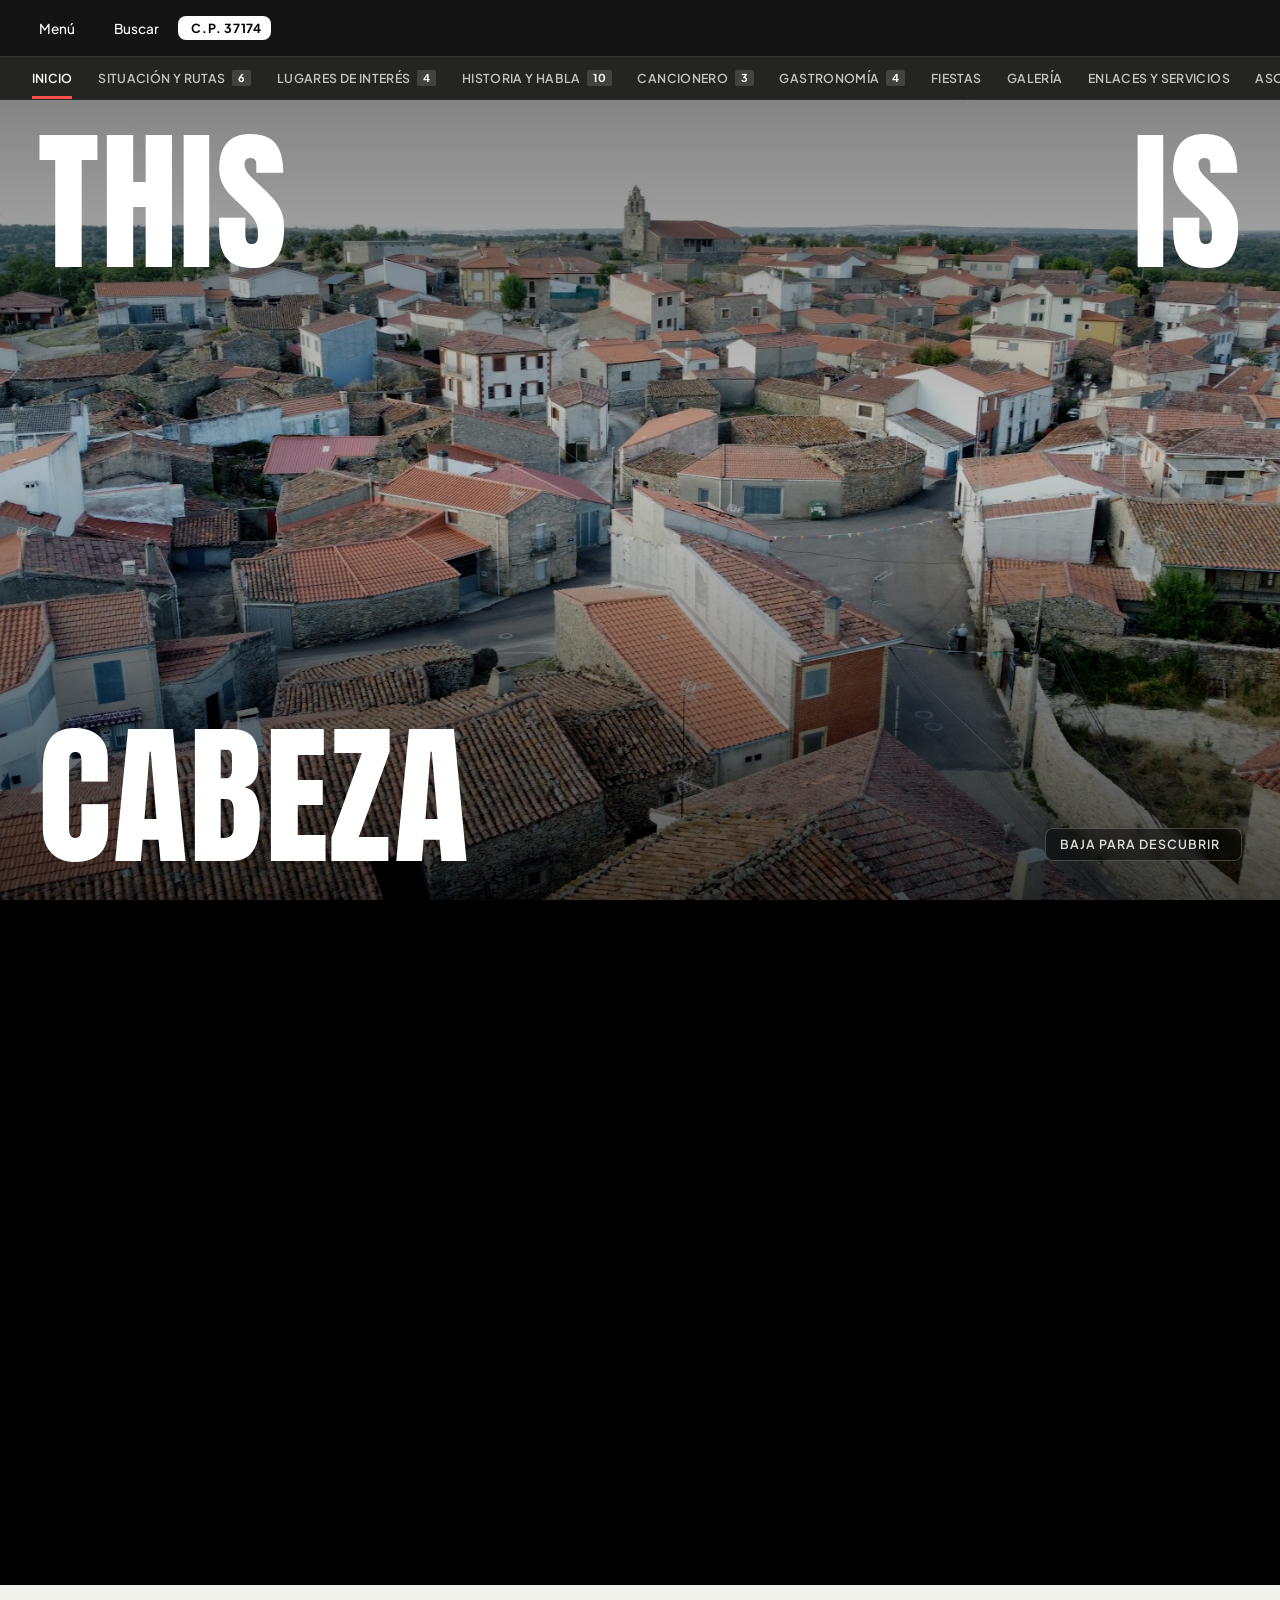
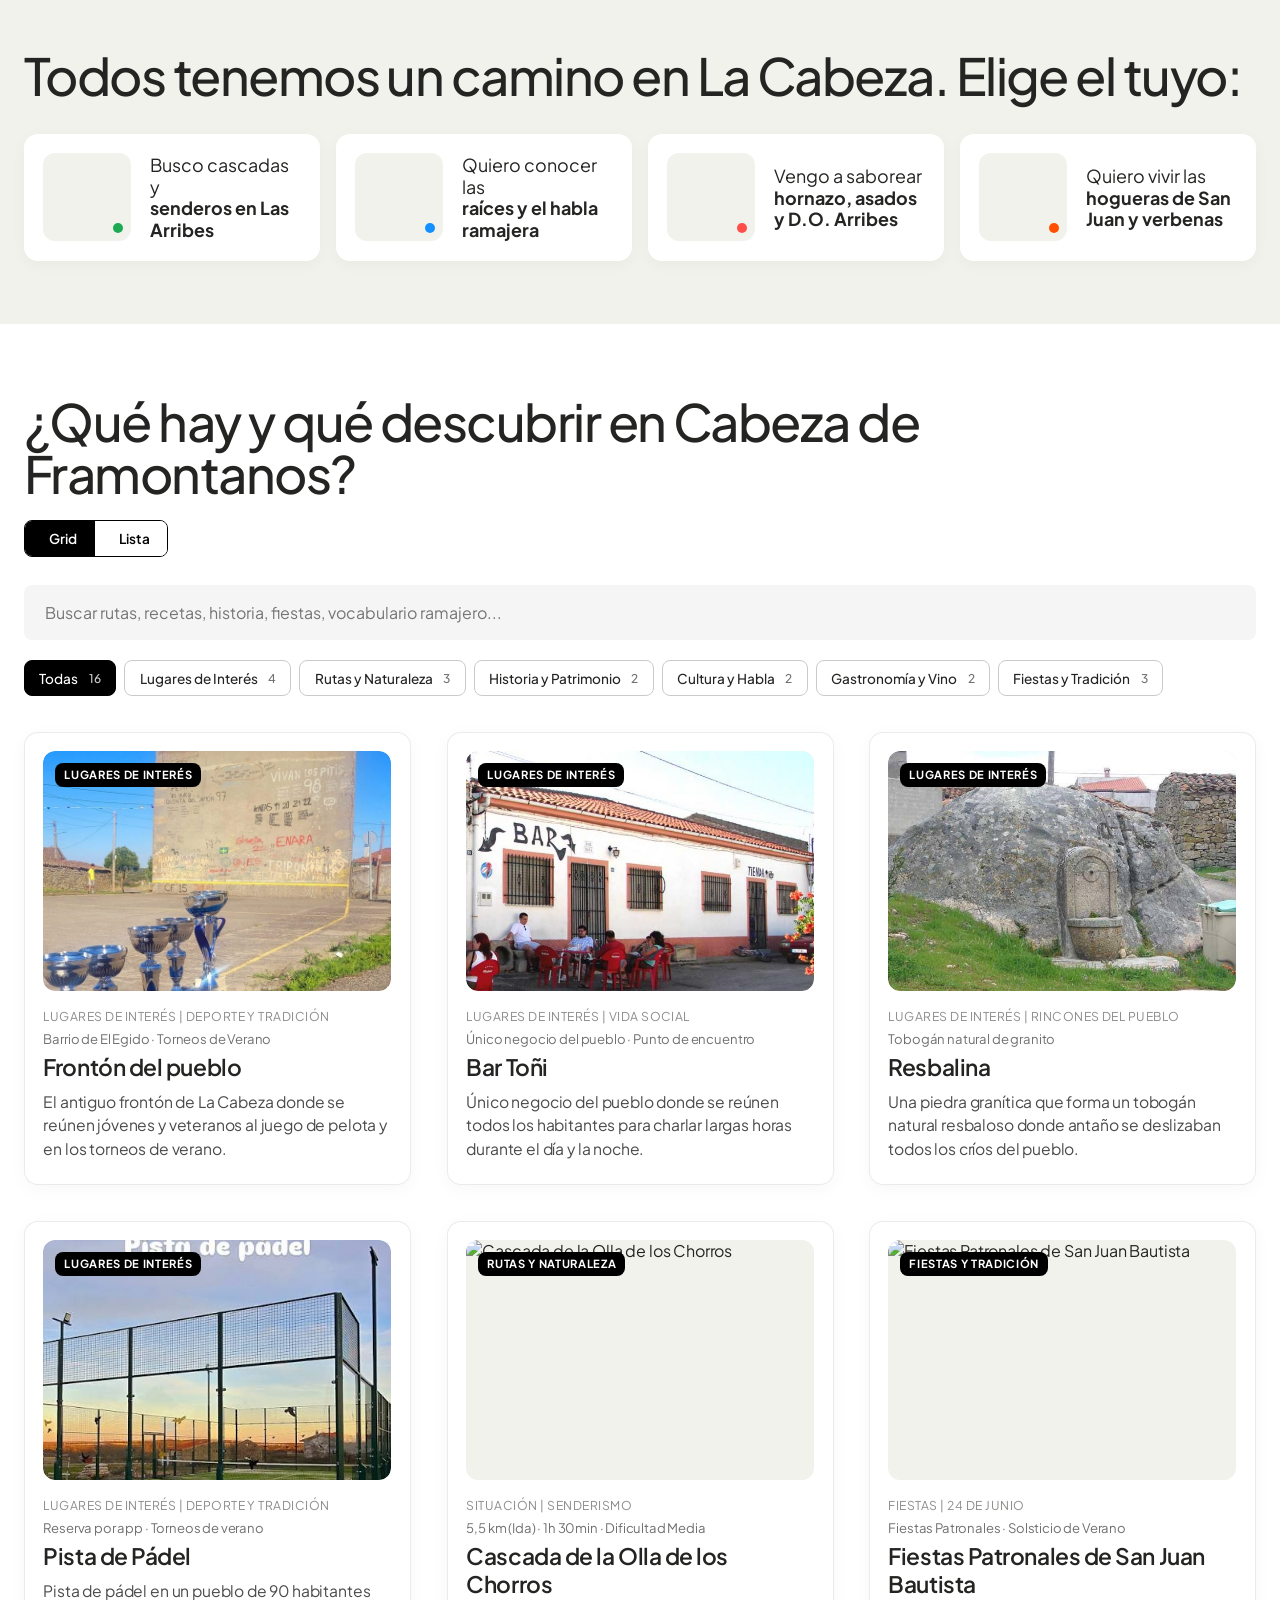
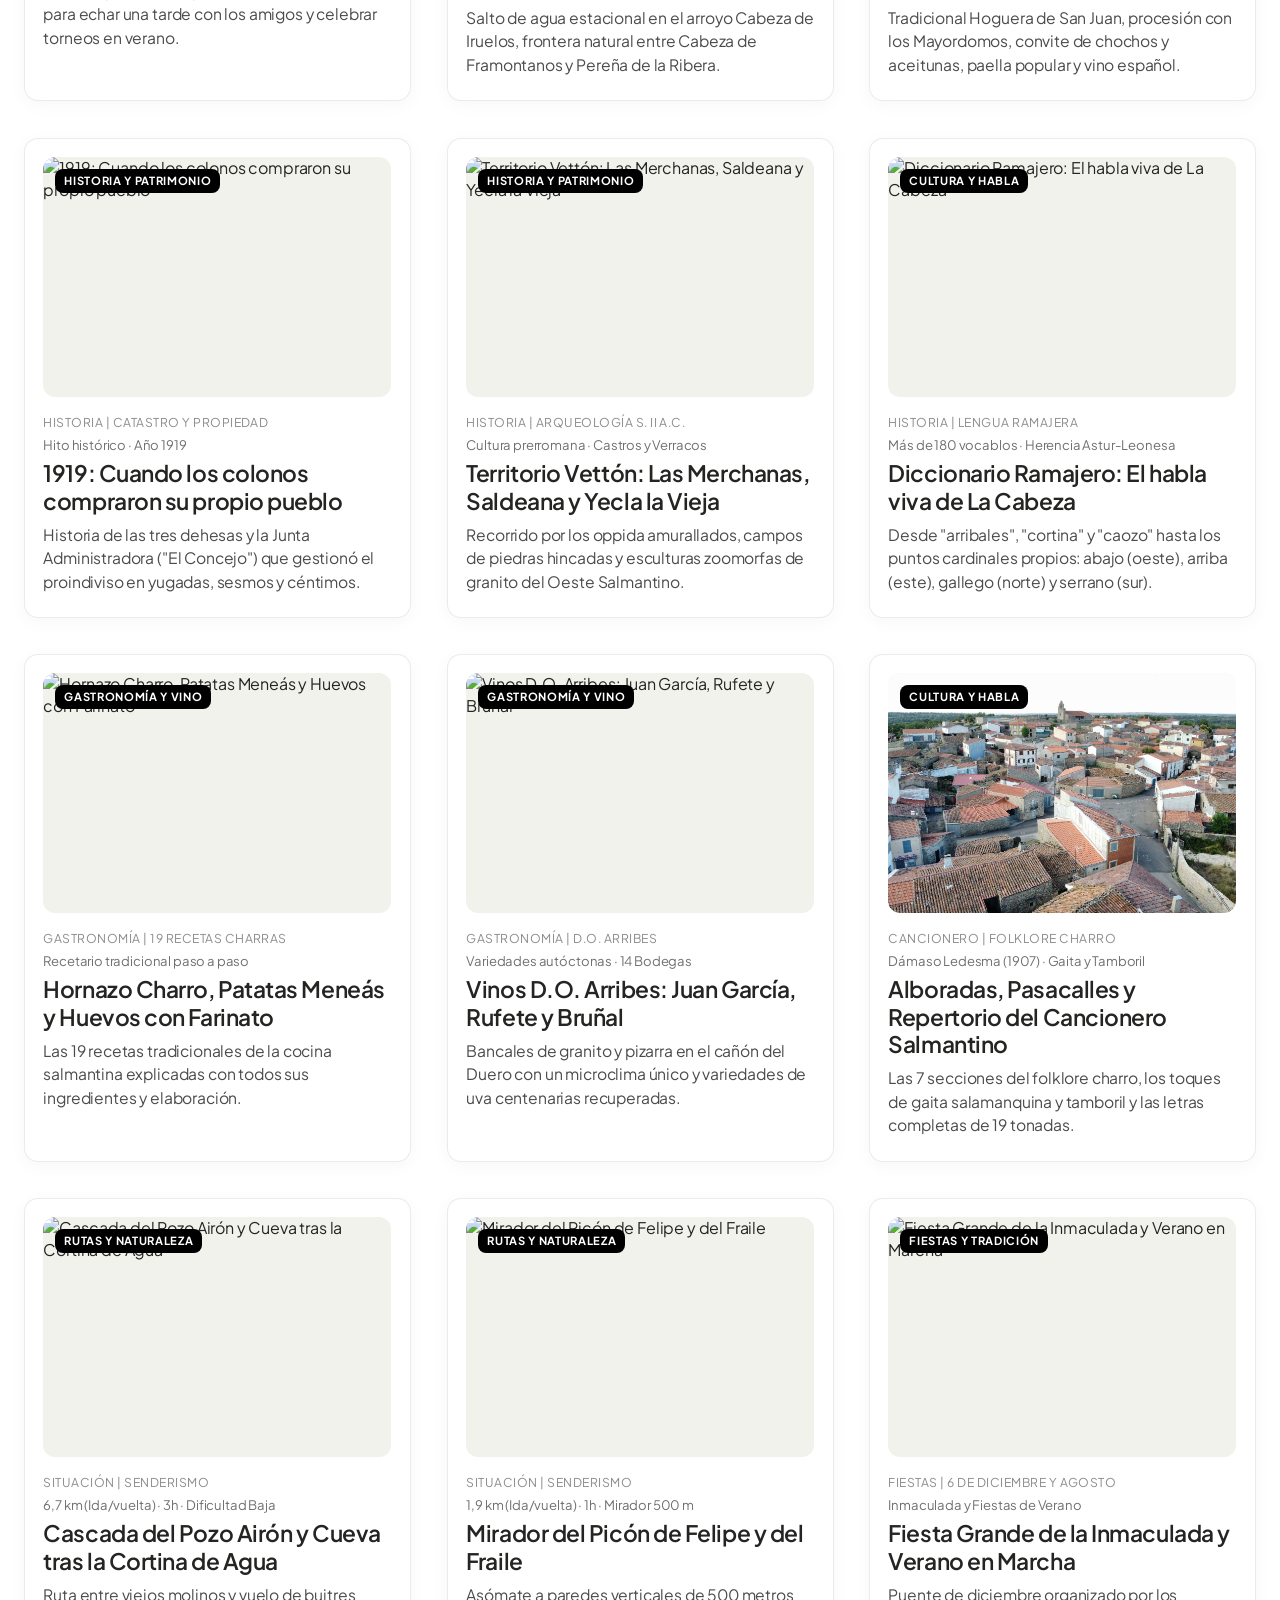
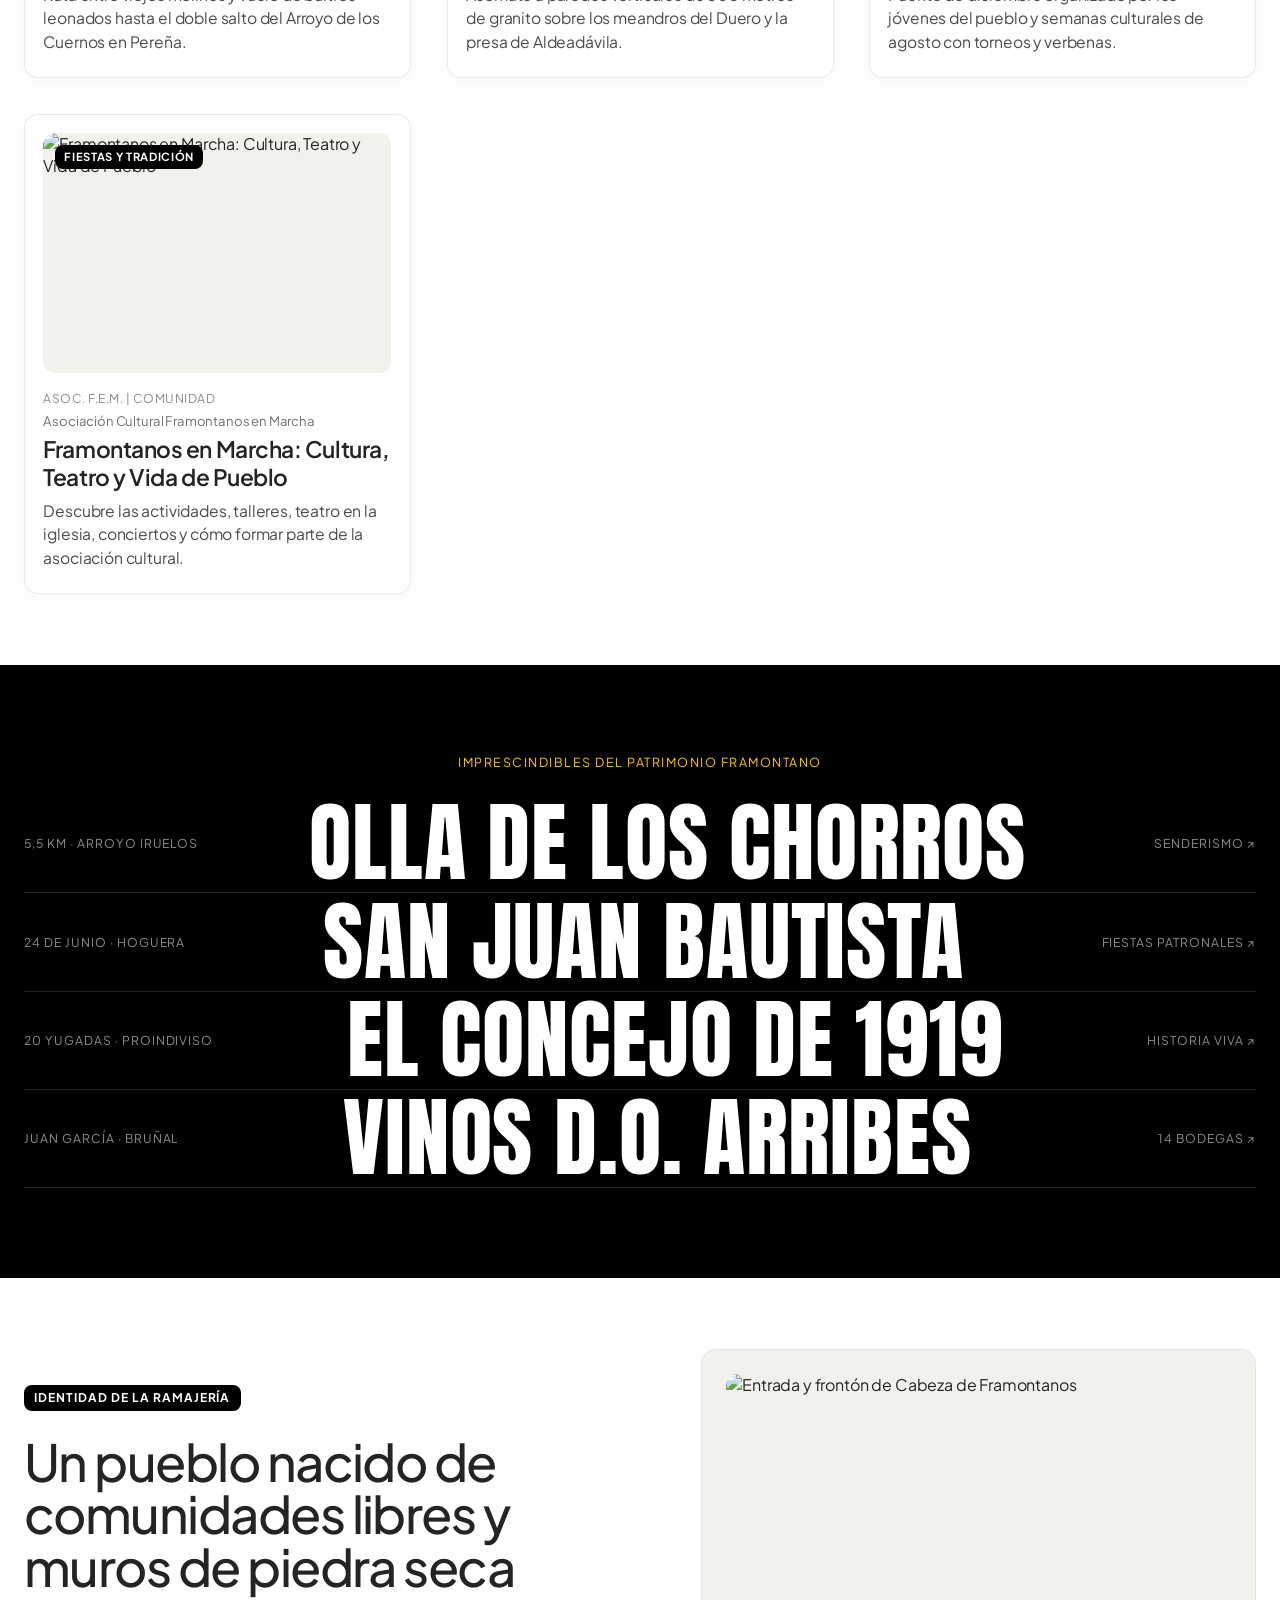
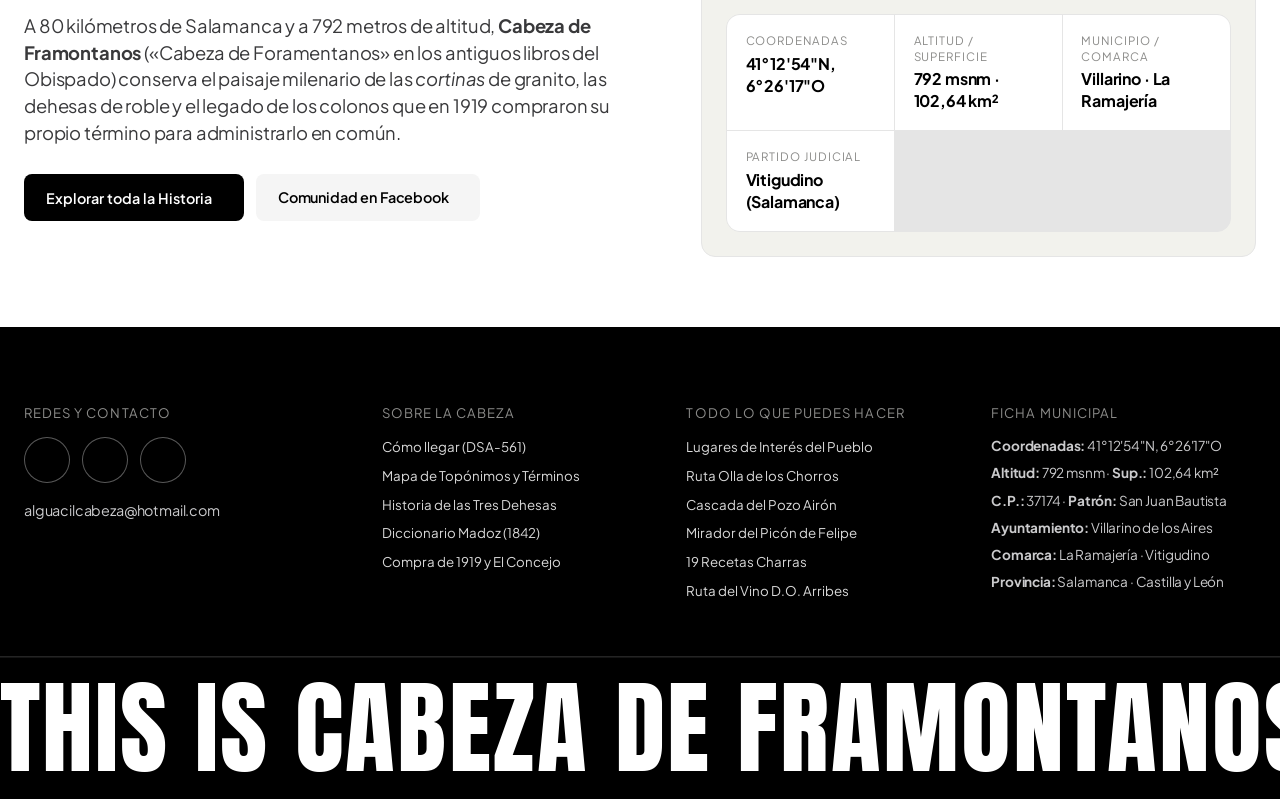
==== commit fb71c45b: "Add files via upload" ====
--- a/CabezaGIT/index.html
+++ b/CabezaGIT/index.html
@@ -14,7 +14,7 @@
   <!-- Phosphor Icons (misma librería de iconos usada en This is Barcelona) -->
   <script src="https://unpkg.com/@phosphor-icons/web"></script>
 
-  <link rel="stylesheet" href="styles.css?v=3">
+  <link rel="stylesheet" href="styles.css?v=6">
 </head>
 <body>
 
@@ -51,7 +51,7 @@
         </button>
         <button class="tib-tab-btn" data-tab="situacion" onclick="switchTab('situacion')">
           <span>Situación y Rutas</span>
-          <span class="tib-tab-btn__count">5</span>
+          <span class="tib-tab-btn__count">6</span>
         </button>
         <button class="tib-tab-btn" data-tab="lugares" onclick="switchTab('lugares')">
           <span>Lugares de Interés</span>
@@ -119,10 +119,11 @@
           <div class="tib-drawer__group-title">Situación y Entorno</div>
           <ul class="tib-drawer__sublist">
             <li><button class="tib-drawer__sublink" onclick="switchTab('situacion', 'sit-general')">Cómo llegar y Calles</button></li>
-            <li><button class="tib-drawer__sublink" onclick="switchTab('situacion', 'sit-terminos')">Términos de La Cabeza</button></li>
-            <li><button class="tib-drawer__sublink" onclick="switchTab('situacion', 'sit-oeste')">Oeste Salmantino y Fauna</button></li>
-            <li><button class="tib-drawer__sublink" onclick="switchTab('situacion', 'sit-ramajeria')">Comarca de La Ramajería</button></li>
-            <li><button class="tib-drawer__sublink" onclick="switchTab('situacion', 'sit-rutas')">Rutas: Olla de los Chorros</button></li>
+            <li><button class="tib-drawer__sublink" onclick="switchTab('situacion', 'sit-calles')">2.1. Caminar por las calles (Street View)</button></li>
+            <li><button class="tib-drawer__sublink" onclick="switchTab('situacion', 'sit-terminos')">2.2. Términos de La Cabeza</button></li>
+            <li><button class="tib-drawer__sublink" onclick="switchTab('situacion', 'sit-oeste')">2.3. Oeste Salmantino y Fauna</button></li>
+            <li><button class="tib-drawer__sublink" onclick="switchTab('situacion', 'sit-ramajeria')">2.4. Comarca de La Ramajería</button></li>
+            <li><button class="tib-drawer__sublink" onclick="switchTab('situacion', 'sit-rutas')">2.5. Rutas: Olla de los Chorros</button></li>
           </ul>
         </div>
         <div>
@@ -379,10 +380,11 @@
       <div class="tib-subnav">
         <div class="tib-subnav__inner">
           <button class="tib-subnav-btn is-active" data-sub="sit-general" onclick="switchSubTab('situacion', 'sit-general')">Cómo llegar y Calles</button>
-          <button class="tib-subnav-btn" data-sub="sit-terminos" onclick="switchSubTab('situacion', 'sit-terminos')">2.1. Términos de La Cabeza</button>
-          <button class="tib-subnav-btn" data-sub="sit-oeste" onclick="switchSubTab('situacion', 'sit-oeste')">2.2. Oeste Salmantino y Fauna</button>
-          <button class="tib-subnav-btn" data-sub="sit-ramajeria" onclick="switchSubTab('situacion', 'sit-ramajeria')">2.3. La Ramajería</button>
-          <button class="tib-subnav-btn" data-sub="sit-rutas" onclick="switchSubTab('situacion', 'sit-rutas')">2.4. Rutas de Senderismo (3)</button>
+          <button class="tib-subnav-btn" data-sub="sit-calles" onclick="switchSubTab('situacion', 'sit-calles')">2.1. Caminar por las calles</button>
+          <button class="tib-subnav-btn" data-sub="sit-terminos" onclick="switchSubTab('situacion', 'sit-terminos')">2.2. Términos de La Cabeza</button>
+          <button class="tib-subnav-btn" data-sub="sit-oeste" onclick="switchSubTab('situacion', 'sit-oeste')">2.3. Oeste Salmantino y Fauna</button>
+          <button class="tib-subnav-btn" data-sub="sit-ramajeria" onclick="switchSubTab('situacion', 'sit-ramajeria')">2.4. La Ramajería</button>
+          <button class="tib-subnav-btn" data-sub="sit-rutas" onclick="switchSubTab('situacion', 'sit-rutas')">2.5. Rutas de Senderismo (3)</button>
         </div>
       </div>
 
@@ -424,7 +426,39 @@
         </div>
       </div>
 
-      <!-- 2.1. Términos de La Cabeza -->
+      <!-- 2.1. Caminar por las calles (Google Street View) -->
+      <div id="sit-calles" class="tib-subpanel">
+        <div class="tib-container">
+          <div style="display: flex; flex-wrap: wrap; justify-content: space-between; align-items: flex-end; gap: 1rem; margin-bottom: 1.5rem;">
+            <div>
+              <span class="tib-hero__kicker" style="background: var(--brand-blue);"><i class="ph-bold ph-person-simple-walk"></i> Google Street View 360°</span>
+              <h2 class="tib-section-heading" style="margin-top: 0.4rem;">Ver calles del pueblo</h2>
+              <p class="tib-prose" style="max-width: 740px; margin-top: 0.5rem;">
+                Recorre virtualmente las calles de <strong>Cabeza de Framontanos</strong> a pie de calle. Selecciona un punto de inicio para moverte en 360° con Google Street View:
+              </p>
+            </div>
+            <a id="streetViewExternalBtn" class="tib-btn tib-btn--dark" href="https://www.google.com/maps/@?api=1&amp;map_action=pano&amp;viewpoint=41.2151,-6.4379" target="_blank" rel="noopener">
+              Abrir Street View a pantalla completa <i class="ph ph-arrow-up-right"></i>
+            </a>
+          </div>
+
+          <div id="streetViewPills" class="tib-filter-pills"></div>
+
+          <div style="background: var(--color-black); padding: 0.5rem; border-radius: 14px; overflow: hidden; box-shadow: 0 14px 36px rgba(0,0,0,0.14);">
+            <iframe
+              id="streetViewFrame"
+              title="Google Street View — Calles de Cabeza de Framontanos"
+              src="https://maps.google.com/maps?q=&amp;layer=c&amp;cbll=41.2151,-6.4379&amp;cbp=11,280,0,0,0&amp;output=svembed"
+              style="width: 100%; height: clamp(420px, 64vh, 680px); border: 0; border-radius: 10px; display: block;"
+              allowfullscreen
+              loading="lazy"
+              referrerpolicy="no-referrer-when-downgrade">
+            </iframe>
+          </div>
+        </div>
+      </div>
+
+      <!-- 2.2. Términos de La Cabeza -->
       <div id="sit-terminos" class="tib-subpanel">
         <div class="tib-container">
           <h2 class="tib-section-heading" style="margin-bottom: 1rem;">Topónimos — Términos de «La Cabeza»</h2>
@@ -1353,6 +1387,6 @@
     </div>
   </footer>
 
-  <script src="app.js?v=3"></script>
+  <script src="app.js?v=6"></script>
 </body>
 </html>
--- a/CabezaGIT/styles.css
+++ b/CabezaGIT/styles.css
@@ -239,12 +239,18 @@
 .tib-nav-strip__inner {
   max-width: var(--container-max);
   margin: 0 auto;
-  padding: 0 1.5rem;
-  display: flex;
-  align-items: center;
+  padding: 0 1.25rem;
+  display: flex;
+  align-items: center;
+  justify-content: flex-start;
   overflow-x: auto;
   scrollbar-width: none;
-  gap: 0.25rem;
+  gap: 0.15rem;
+}
+
+.tib-nav-strip__inner::after {
+  content: '';
+  flex: 0 0 1.25rem;
 }
 
 .tib-nav-strip__inner::-webkit-scrollbar {
@@ -253,12 +259,13 @@
 
 .tib-tab-btn {
   position: relative;
+  flex-shrink: 0;
   color: rgba(255, 255, 255, 0.72);
-  font-size: 0.82rem;
+  font-size: 0.77rem;
   font-weight: 600;
-  letter-spacing: 0.04em;
+  letter-spacing: 0.03em;
   text-transform: uppercase;
-  padding: 0.85rem 1rem;
+  padding: 0.8rem 0.72rem;
   white-space: nowrap;
   transition: color var(--transition-fast), background var(--transition-fast);
   display: inline-flex;
@@ -1706,3 +1713,265 @@
 .tib-view-toggle {
   overflow: hidden;
 }
+
+/* ==========================================================================
+   13. CARDS MÁS GRANDES + ANIMACIONES DE NAVEGACIÓN, MENÚS Y SCROLL REVEAL
+   ========================================================================== */
+
+/* Cards más grandes y con acabado editorial moderno */
+.tib-cards-grid {
+  grid-template-columns: repeat(auto-fill, minmax(min(100%, 360px), 1fr));
+  gap: 2.25rem;
+}
+
+.tib-card {
+  padding: 1.15rem 1.15rem 1.5rem;
+  border: 1px solid rgba(0, 0, 0, 0.08);
+  box-shadow: 0 4px 18px rgba(0, 0, 0, 0.035);
+  transition:
+    transform 0.35s cubic-bezier(0.22, 1, 0.36, 1),
+    box-shadow 0.35s cubic-bezier(0.22, 1, 0.36, 1),
+    border-color 0.25s ease;
+}
+
+.tib-card:hover {
+  transform: translate3d(0, -6px, 0);
+  box-shadow: 0 18px 40px rgba(0, 0, 0, 0.1);
+  border-color: rgba(0, 0, 0, 0.22);
+}
+
+.tib-card__media {
+  aspect-ratio: 16 / 11;
+  margin-bottom: 1.1rem;
+}
+
+.tib-card__title {
+  font-size: 1.42rem;
+  line-height: 1.2;
+  margin-bottom: 0.55rem;
+}
+
+.tib-card__desc {
+  font-size: 0.98rem;
+  line-height: 1.5;
+}
+
+.tib-cards-grid.is-list-view .tib-card {
+  padding: 1.25rem;
+  gap: 1.75rem;
+}
+
+.tib-cards-grid.is-list-view .tib-card__media {
+  width: 280px;
+}
+
+.tib-dict-grid {
+  grid-template-columns: repeat(auto-fill, minmax(min(100%, 340px), 1fr));
+  gap: 1.35rem;
+}
+
+.tib-dict-item {
+  padding: 1.45rem 1.5rem;
+  box-shadow: 0 3px 14px rgba(0, 0, 0, 0.03);
+  transition: transform 0.3s cubic-bezier(0.22, 1, 0.36, 1), box-shadow 0.3s ease;
+}
+
+.tib-dict-item:hover {
+  transform: translate3d(0, -3px, 0);
+  box-shadow: 0 12px 28px rgba(0, 0, 0, 0.07);
+}
+
+.tib-dict-item__term {
+  font-size: 1.2rem;
+  margin-bottom: 0.45rem;
+}
+
+.tib-dict-item__def {
+  font-size: 0.98rem;
+  line-height: 1.55;
+}
+
+.tib-interest-card {
+  padding: 1.15rem;
+  gap: 1.15rem;
+  box-shadow: 0 4px 16px rgba(0, 0, 0, 0.035);
+}
+
+.tib-interest-card__illus {
+  width: 88px;
+  height: 88px;
+  font-size: 2.25rem;
+}
+
+.tib-interest-card__text {
+  font-size: 1.12rem;
+}
+
+/* Animaciones de desplazamiento y desvanecido al cambiar de pestaña / subpestaña */
+.tib-tab-panel.is-active {
+  animation: tibPageSlideIn 0.48s cubic-bezier(0.22, 1, 0.36, 1) both;
+}
+
+.tib-tab-panel.is-leaving {
+  display: block;
+  animation: tibPageSlideOut 0.2s ease forwards;
+  pointer-events: none;
+}
+
+@keyframes tibPageSlideIn {
+  from {
+    opacity: 0;
+    transform: translate3d(0, 26px, 0);
+  }
+  to {
+    opacity: 1;
+    transform: translate3d(0, 0, 0);
+  }
+}
+
+@keyframes tibPageSlideOut {
+  from {
+    opacity: 1;
+    transform: translate3d(0, 0, 0);
+  }
+  to {
+    opacity: 0;
+    transform: translate3d(0, -14px, 0);
+  }
+}
+
+.tib-subpanel.is-active {
+  animation: tibSubSlideIn 0.42s cubic-bezier(0.22, 1, 0.36, 1) both;
+}
+
+@keyframes tibSubSlideIn {
+  from {
+    opacity: 0;
+    transform: translate3d(18px, 12px, 0);
+  }
+  to {
+    opacity: 1;
+    transform: translate3d(0, 0, 0);
+  }
+}
+
+/* Animación escalonada y desplazamiento suave del Menú Drawer */
+.tib-drawer {
+  transform: translate3d(0, -18px, 0);
+  transition: opacity 0.35s ease, transform 0.4s cubic-bezier(0.22, 1, 0.36, 1);
+}
+
+.tib-drawer.is-open {
+  transform: translate3d(0, 0, 0);
+}
+
+.tib-drawer__primary-list li,
+.tib-drawer__subgrid > div {
+  opacity: 0;
+  transform: translate3d(-22px, 0, 0);
+  transition:
+    opacity 0.4s ease,
+    transform 0.45s cubic-bezier(0.22, 1, 0.36, 1);
+}
+
+.tib-drawer.is-open .tib-drawer__primary-list li,
+.tib-drawer.is-open .tib-drawer__subgrid > div {
+  opacity: 1;
+  transform: translate3d(0, 0, 0);
+}
+
+.tib-drawer.is-open .tib-drawer__primary-list li:nth-child(1) { transition-delay: 0.04s; }
+.tib-drawer.is-open .tib-drawer__primary-list li:nth-child(2) { transition-delay: 0.07s; }
+.tib-drawer.is-open .tib-drawer__primary-list li:nth-child(3) { transition-delay: 0.10s; }
+.tib-drawer.is-open .tib-drawer__primary-list li:nth-child(4) { transition-delay: 0.13s; }
+.tib-drawer.is-open .tib-drawer__primary-list li:nth-child(5) { transition-delay: 0.16s; }
+.tib-drawer.is-open .tib-drawer__primary-list li:nth-child(6) { transition-delay: 0.19s; }
+.tib-drawer.is-open .tib-drawer__primary-list li:nth-child(7) { transition-delay: 0.22s; }
+.tib-drawer.is-open .tib-drawer__primary-list li:nth-child(8) { transition-delay: 0.25s; }
+.tib-drawer.is-open .tib-drawer__primary-list li:nth-child(9) { transition-delay: 0.28s; }
+.tib-drawer.is-open .tib-drawer__primary-list li:nth-child(10) { transition-delay: 0.31s; }
+
+.tib-drawer.is-open .tib-drawer__subgrid > div:nth-child(1) { transition-delay: 0.12s; }
+.tib-drawer.is-open .tib-drawer__subgrid > div:nth-child(2) { transition-delay: 0.18s; }
+.tib-drawer.is-open .tib-drawer__subgrid > div:nth-child(3) { transition-delay: 0.24s; }
+
+/* Animación suave de entrada y salida de Modales */
+.tib-modal {
+  transition: opacity 0.28s ease;
+}
+
+.tib-modal__dialog {
+  opacity: 0;
+  transform: translate3d(0, 32px, 0) scale(0.96);
+  transition:
+    opacity 0.32s ease,
+    transform 0.38s cubic-bezier(0.22, 1, 0.36, 1);
+}
+
+.tib-modal.is-open .tib-modal__dialog {
+  opacity: 1;
+  transform: translate3d(0, 0, 0) scale(1);
+}
+
+/* Scroll-Reveal: aparición y desplazamiento progresivo al hacer scroll */
+.tib-reveal {
+  opacity: 0;
+  transform: translate3d(0, 38px, 0) scale(0.985);
+  will-change: opacity, transform;
+  transition:
+    opacity 0.65s cubic-bezier(0.22, 1, 0.36, 1) var(--reveal-delay, 0ms),
+    transform 0.72s cubic-bezier(0.22, 1, 0.36, 1) var(--reveal-delay, 0ms);
+}
+
+.tib-reveal.is-revealed {
+  opacity: 1;
+  transform: translate3d(0, 0, 0) scale(1);
+}
+
+/* Micro-interacción suave en botones de navegación */
+.tib-tab-btn,
+.tib-subnav-btn,
+.tib-pill,
+.tib-btn,
+.tib-icon-btn {
+  transition:
+    transform 0.2s cubic-bezier(0.22, 1, 0.36, 1),
+    background-color 0.22s ease,
+    color 0.22s ease,
+    border-color 0.22s ease,
+    box-shadow 0.22s ease;
+}
+
+.tib-tab-btn:active,
+.tib-subnav-btn:active,
+.tib-pill:active,
+.tib-btn:active,
+.tib-icon-btn:active {
+  transform: scale(0.96);
+}
+
+@media (max-width: 768px) {
+  .tib-cards-grid {
+    grid-template-columns: 1fr;
+    gap: 1.5rem;
+  }
+
+  .tib-card {
+    padding: 0.95rem 0.95rem 1.25rem;
+  }
+
+  .tib-card__title {
+    font-size: 1.25rem;
+  }
+}
+
+@media (prefers-reduced-motion: reduce) {
+  .tib-reveal,
+  .tib-tab-panel.is-active,
+  .tib-subpanel.is-active {
+    opacity: 1 !important;
+    transform: none !important;
+    animation: none !important;
+    transition: none !important;
+  }
+}
